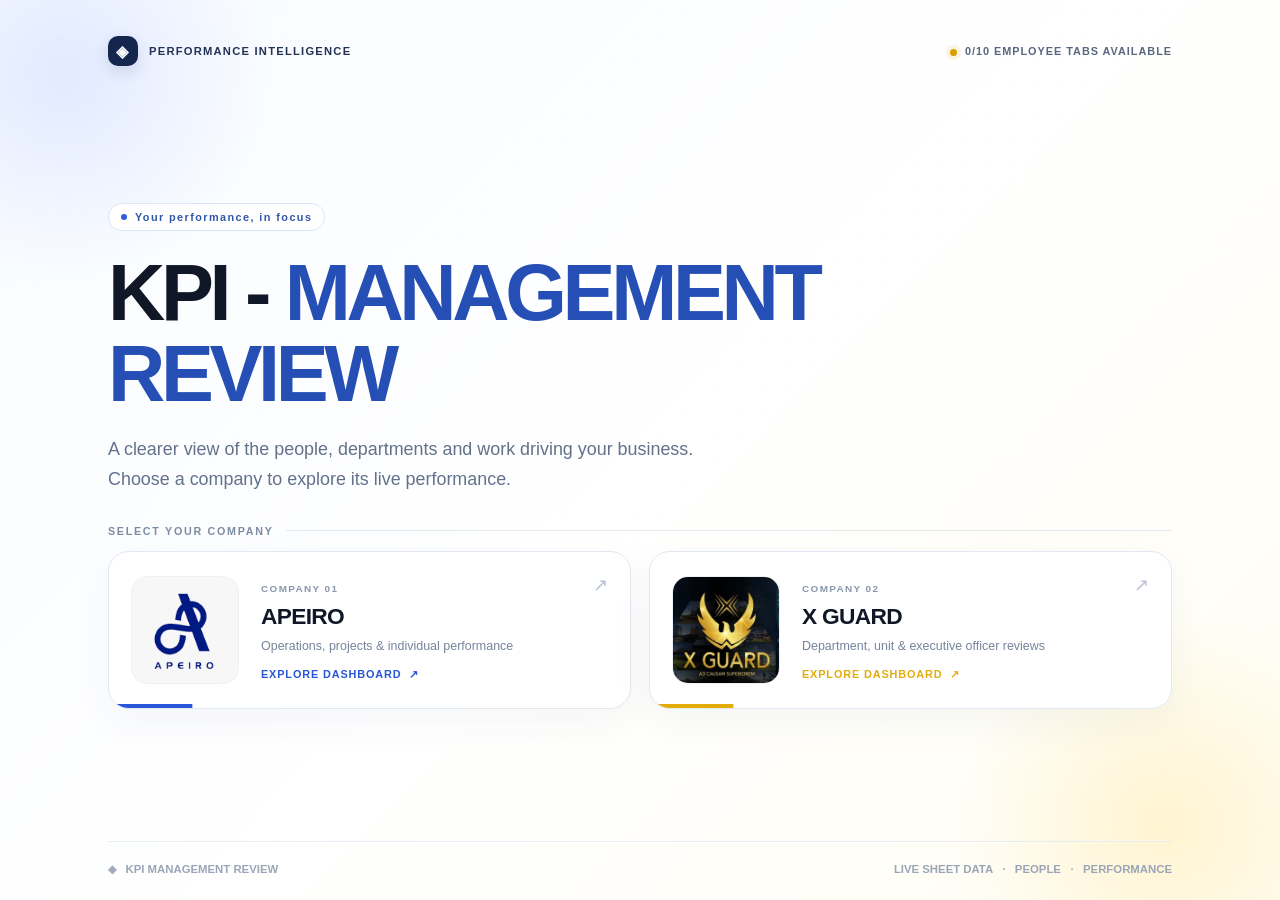
==== kpi-bi/index.html @ 3d6dc122 "Add files via upload" ====
<!DOCTYPE html>
<html lang="en">
<head>
<meta charset="utf-8">
<meta name="viewport" content="width=device-width, initial-scale=1">
<title>KPI - Management Review | Performance Intelligence</title>
<style>
:root{--ink:#111827;--muted:#667085;--soft:#f5f7fb;--line:#e7ebf2;--blue:#2155d6;--amber:#e2ad09;--red:#d74c4c;--green:#168765;--radius:18px;--shadow:0 12px 35px rgba(21,32,57,.045);--accent:#2357d8;--accent-soft:#eaf0ff;--accent-dark:#204ab4;--accent-rgb:35,87,216}
*{box-sizing:border-box}html{scroll-behavior:smooth}body{margin:0;background:#f6f8fc;color:var(--ink);font-family:Inter,-apple-system,BlinkMacSystemFont,"Segoe UI",Arial,sans-serif;-webkit-font-smoothing:antialiased}button,select,input{font:inherit}button{cursor:pointer}button:focus-visible,select:focus-visible,input:focus-visible{outline:3px solid #8bb0ff;outline-offset:3px}.page{display:none}.page.active{display:block}body[data-company=xguard]{--accent:#d6a000;--accent-dark:#8c6a00;--accent-soft:#fff6d5;--accent-rgb:214,160,0}h1,h2,h3,h4,p{margin:0}h1,h2,h3,h4{color:#101828}p{line-height:1.55}.eyebrow{font-size:.66rem;font-weight:800;letter-spacing:.16em;color:#7c8aa2;text-transform:uppercase}.muted{color:var(--muted)}.visually-hidden{position:absolute!important;clip:rect(0,0,0,0)!important;width:1px!important;height:1px!important;overflow:hidden!important;white-space:nowrap!important}
/* Landing */
.landing{position:relative;min-height:100vh;overflow:hidden;background:linear-gradient(135deg,#f8fbff 0%,#fff 51%,#fffdf2 100%);isolation:isolate}.landing:before{content:"";position:absolute;inset:0;background-image:radial-gradient(#bec9dd 0.8px,transparent .8px);background-size:25px 25px;opacity:.26;mask-image:linear-gradient(to bottom,#000,transparent 88%);pointer-events:none}.landing-orb{position:absolute;width:430px;height:430px;border-radius:50%;filter:blur(5px);opacity:.55;pointer-events:none;animation:floatOrb 11s ease-in-out infinite alternate}.orb-blue{top:-140px;left:-150px;background:radial-gradient(circle,#cfdbff 0,transparent 68%)}.orb-gold{bottom:-140px;right:-100px;background:radial-gradient(circle,#ffedb5 0,transparent 68%);animation-delay:-5s}@keyframes floatOrb{to{transform:translate(50px,38px) scale(1.08)}}
.landing-inner{position:relative;max-width:1120px;margin:auto;padding:36px 28px 24px;min-height:100vh;display:flex;flex-direction:column}.landing-top{display:flex;align-items:center;justify-content:space-between;gap:16px}.brand-line{display:flex;align-items:center;gap:11px;font-weight:900;letter-spacing:.11em;font-size:.7rem;color:#233354}.brand-glyph{width:30px;height:30px;border-radius:10px;background:#14264e;color:#fff;display:inline-grid;place-items:center;font-weight:900;font-size:1rem;box-shadow:0 6px 16px #1f3c6b24}.landing-status{font-size:.68rem;font-weight:800;letter-spacing:.09em;color:#58677f;text-transform:uppercase}.status-dot{display:inline-block;width:7px;height:7px;border-radius:50%;background:#27aa75;box-shadow:0 0 0 4px #27aa751c;margin-right:8px;vertical-align:middle;animation:pulse 2.5s infinite}@keyframes pulse{50%{box-shadow:0 0 0 7px #27aa750d}}
.landing-content{width:100%;margin:auto 0;padding:65px 0 60px}.landing-kicker{display:inline-flex;align-items:center;gap:8px;border:1px solid #dce6f9;background:#fff;border-radius:99px;padding:7px 12px;font-size:.68rem;letter-spacing:.13em;font-weight:900;color:#3157a9;margin-bottom:22px}.landing-kicker:before{content:"";width:6px;height:6px;background:#305ae0;border-radius:50%}.landing h1{font-size:clamp(2.5rem,6.2vw,5.4rem);letter-spacing:-.055em;line-height:1.02;max-width:970px;font-weight:850}.landing h1 span{color:#264fb5}.landing-copy{font-size:clamp(.98rem,1.5vw,1.12rem);max-width:620px;color:#63718a;margin:19px 0 30px;line-height:1.7}.choice-heading{display:flex;align-items:center;gap:12px;margin-bottom:14px;font-size:.67rem;font-weight:900;letter-spacing:.16em;color:#7e8ca3;text-transform:uppercase}.choice-heading:after{content:"";height:1px;background:#e4eaf3;flex:1}.choices{display:grid;grid-template-columns:repeat(2,minmax(0,1fr));gap:18px}.choice-card{position:relative;text-align:left;display:flex;align-items:center;gap:22px;min-height:158px;background:#fff;border:1px solid #e1e8f2;border-radius:21px;padding:22px;box-shadow:0 14px 40px #2238600c;transition:transform .25s,box-shadow .25s,border-color .25s;overflow:hidden}.choice-card:before{content:"";position:absolute;inset:auto 0 0;height:4px;transform:scaleX(.16);transform-origin:left;transition:transform .3s;background:var(--choice-color)}.choice-card:hover{transform:translateY(-6px);box-shadow:0 20px 48px #2238601a;border-color:var(--choice-color)}.choice-card:hover:before{transform:scaleX(1)}.choice-card.apeiro{--choice-color:#2756d8}.choice-card.xguard{--choice-color:#e3ac08}.choice-logo{width:108px;height:108px;flex:none;border-radius:16px;display:grid;place-items:center;overflow:hidden;background:#f7f8fb;border:1px solid #edf0f5}.choice-logo img{width:100%;height:100%;object-fit:contain}.choice-logo.dark{background:#091323}.choice-logo.dark img{object-fit:cover}.choice-body{flex:1;min-width:0}.choice-overline{font-size:.62rem;font-weight:900;letter-spacing:.14em;color:#8a97ac;text-transform:uppercase}.choice-body strong{display:block;font-size:1.42rem;letter-spacing:-.03em;margin:7px 0;color:#101828}.choice-body p{font-size:.78rem;color:#76849b;line-height:1.45}.choice-link{display:inline-flex;align-items:center;gap:8px;margin-top:13px;font-size:.68rem;font-weight:900;letter-spacing:.08em;color:var(--choice-color);text-transform:uppercase}.choice-arrow{align-self:flex-start;margin-left:auto;font-size:1.15rem;color:#b7c2d2}.landing-foot{display:flex;align-items:center;justify-content:space-between;gap:18px;flex-wrap:wrap;padding-top:20px;border-top:1px solid #e7edf5;font-size:.71rem;font-weight:700;color:#9aa6b8}.landing-foot span{display:flex;gap:10px;align-items:center}
/* Application shell */
.app-page{background:#f6f8fc;min-height:100vh}.topbar{background:#fff;border-bottom:1px solid #e6ebf3}.topbar-inner{max-width:1600px;margin:auto;padding:13px 28px;display:flex;align-items:center;gap:16px}.home-btn,.icon-btn,.ghost-btn,.primary-btn,.filter-reset,.small-action{border:1px solid #e0e6ef;background:#fff;color:#34445d;font-weight:800;border-radius:10px;transition:background .2s,border-color .2s,transform .2s}.home-btn{width:39px;height:39px;font-size:1rem;flex:none}.home-btn:hover,.icon-btn:hover,.ghost-btn:hover,.small-action:hover{background:#f5f8ff;border-color:#b7c7e1;transform:translateY(-1px)}.company-lockup{display:flex;gap:11px;align-items:center;min-width:0}.company-logo{width:44px;height:44px;object-fit:contain;border:1px solid #edf0f5;border-radius:10px;background:#f8f9fc;flex:none}.company-logo.xguard{object-fit:cover;background:#081222}.lockup-copy strong{font-size:.91rem;display:block;letter-spacing:.02em;white-space:nowrap}.lockup-copy small{color:#6b7b91;font-size:.59rem;letter-spacing:.12em;font-weight:800;text-transform:uppercase}.topbar-spacer{flex:1}.topbar-indicator{font-size:.7rem;color:#6d7b91;font-weight:750;white-space:nowrap}.icon-btn,.ghost-btn{padding:10px 13px;font-size:.72rem;white-space:nowrap}.icon-btn .rotate{display:inline-block;font-size:.95rem;margin-right:4px}.icon-btn:disabled{opacity:.55;cursor:wait}.icon-btn:disabled .rotate{animation:spin 1s linear infinite}@keyframes spin{to{transform:rotate(360deg)}}.app-shell{max-width:1600px;padding:29px 28px 55px;margin:auto}.title-row{display:flex;align-items:end;justify-content:space-between;gap:18px;margin-bottom:20px}.title-row h1{font-size:clamp(1.8rem,3.5vw,2.85rem);font-weight:850;letter-spacing:-.05em;line-height:1.06;margin:7px 0}.title-row h1 span{color:var(--accent-dark)}.title-row p{color:#78869b;font-size:.84rem}.title-meta{text-align:right;font-size:.72rem;color:#6b7b91;font-weight:750;line-height:1.7}.title-meta strong{color:#425269}.source-banner{display:flex;align-items:center;justify-content:space-between;gap:14px;padding:12px 15px;border-radius:12px;background:#edf9f5;border:1px solid #c6eade;margin-bottom:16px;font-size:.76rem;color:#17684d;font-weight:800}.source-banner.warning{background:#fff8e8;border-color:#f7dda0;color:#8a6300}.source-banner .source-copy{display:flex;align-items:center;gap:9px}.source-lamp{width:8px;height:8px;border-radius:50%;background:#1fad7a;box-shadow:0 0 0 4px #1fad7a19;flex:none}.source-banner.warning .source-lamp{background:#db9c00;box-shadow:0 0 0 4px #db9c0019}.source-banner button{color:inherit;background:transparent;border:0;font-size:.7rem;font-weight:900;text-decoration:underline;text-underline-offset:3px;white-space:nowrap}.filter-bar{background:#fff;border:1px solid var(--line);box-shadow:var(--shadow);padding:14px 16px;border-radius:15px;display:flex;align-items:end;gap:13px;flex-wrap:wrap}.filter-field{display:flex;flex-direction:column;gap:6px;flex:1;min-width:155px}.filter-field label,.table-field label{font-size:.61rem;letter-spacing:.12em;font-weight:900;color:#6b7b91;text-transform:uppercase}.filter-field select,.table-field select,.table-field input,.unit-select{height:39px;border:1px solid #e0e7f0;border-radius:9px;background:#fff;color:#344054;padding:0 12px;font-size:.76rem;font-weight:750;min-width:0}.filter-field select{width:100%}.filter-reset{height:39px;padding:0 14px;font-size:.7rem;color:#6c7b90}.filter-reset:hover{background:#f6f8fc}.filter-meta{font-size:.68rem;color:#9aa6b5;font-weight:650;margin:10px 2px 3px}.quality-strip{display:none;background:#fff9e9;color:#835e09;border:1px solid #f5e1ae;border-radius:10px;margin-top:12px;padding:11px 13px;font-size:.72rem;line-height:1.5;font-weight:700}.quality-strip button{background:none;border:0;color:#916800;text-decoration:underline;font-weight:900;font-size:inherit}.tabs{display:flex;gap:3px;overflow-x:auto;margin:22px 0 24px;border-bottom:1px solid #dfe6f0;scrollbar-width:thin}.tab{display:inline-flex;align-items:center;gap:7px;padding:12px 15px;background:transparent;border:0;border-bottom:2px solid transparent;color:#8491a5;font-size:.76rem;font-weight:850;white-space:nowrap;transition:color .2s,border-color .2s}.tab:hover{color:#344054}.tab.active{color:var(--accent-dark);border-bottom-color:var(--accent)}.tab[hidden]{display:none}.tab-icon{font-size:.88rem}.view{display:none}.view.active{display:block;animation:reveal .35s ease both}@keyframes reveal{from{opacity:0;transform:translateY(6px)}to{opacity:1;transform:translateY(0)}}.view-header{display:flex;align-items:end;justify-content:space-between;gap:16px;margin-bottom:17px}.view-header h2{font-size:1.12rem;letter-spacing:-.025em;margin:5px 0 4px}.view-header p{font-size:.74rem;color:#8a97aa}.view-tools{display:flex;gap:7px;flex-wrap:wrap}.small-action{font-size:.7rem;padding:9px 11px}.small-action:disabled{opacity:.45;cursor:not-allowed;transform:none}.section-gap{margin-top:24px}.section-head{display:flex;justify-content:space-between;align-items:end;gap:10px;margin:0 0 13px}.section-head h3{font-size:.92rem;letter-spacing:-.02em}.section-head p{font-size:.7rem;color:#9aa6b5}.section-meta{color:#9aa6b5;font-size:.67rem;font-weight:750;text-align:right}
/* KPI cards and charts */
.stats-grid{display:grid;grid-template-columns:repeat(5,minmax(0,1fr));gap:12px}.stat-card{background:#fff;border:1px solid var(--line);border-radius:var(--radius);padding:17px 17px 16px;min-width:0;box-shadow:var(--shadow);position:relative;overflow:hidden;transition:transform .2s,box-shadow .2s}.stat-card:hover{transform:translateY(-3px);box-shadow:0 16px 35px #1c315a0f}.stat-top{display:flex;justify-content:space-between;gap:7px;align-items:start}.stat-label{font-size:.64rem;font-weight:850;letter-spacing:.10em;text-transform:uppercase;color:#92a0b4;line-height:1.4}.stat-icon{width:27px;height:27px;border-radius:9px;background:var(--accent-soft);color:var(--accent-dark);display:grid;place-items:center;font-size:.88rem;font-weight:900;flex:none}.stat-value{font-size:clamp(1.6rem,2.6vw,2.15rem);letter-spacing:-.055em;font-weight:900;color:#0f172a;line-height:1.1;margin:13px 0 5px}.stat-sub{font-size:.68rem;color:#8b98aa;font-weight:650;line-height:1.45}.mini-pill{display:inline-block;padding:3px 7px;border-radius:99px;font-size:.62rem;font-weight:850;line-height:1.3}.pill-good{background:#e7f8f0;color:#157954}.pill-warn{background:#fff5d9;color:#946800}.pill-bad{background:#ffeded;color:#b92e33}.pill-neutral{background:#f0f3f8;color:#67778d}.analytics-grid{display:grid;grid-template-columns:repeat(12,minmax(0,1fr));gap:13px}.span-4{grid-column:span 4}.span-5{grid-column:span 5}.span-6{grid-column:span 6}.span-7{grid-column:span 7}.span-8{grid-column:span 8}.span-12{grid-column:span 12}.card{background:#fff;border:1px solid var(--line);border-radius:var(--radius);box-shadow:var(--shadow);padding:19px;min-width:0}.card-top{display:flex;align-items:start;justify-content:space-between;gap:12px;margin-bottom:15px}.card-top h3{font-size:.84rem;letter-spacing:-.01em;line-height:1.35}.card-top p{font-size:.68rem;color:#9aa6b5;margin-top:4px;line-height:1.45}.card-badge{background:#f3f6fa;color:#7a899e;border-radius:7px;padding:5px 8px;font-weight:850;font-size:.60rem;text-transform:uppercase;letter-spacing:.06em;white-space:nowrap}.chart-box{min-height:165px}.trend-svg{width:100%;height:220px;overflow:visible;display:block}.trend-axis{font-size:10px;fill:#6b7b91;font-weight:700}.trend-value{font-size:10px;fill:#48576d;font-weight:800}.trend-line{fill:none;stroke-width:2.8;stroke-linecap:round;stroke-linejoin:round;stroke-dasharray:1300;stroke-dashoffset:1300;animation:lineDraw 1.2s ease forwards}@keyframes lineDraw{to{stroke-dashoffset:0}}.chart-legend{display:flex;flex-wrap:wrap;gap:14px;margin-top:12px;font-size:.67rem;color:#8794a6;font-weight:750}.legend-dot{display:inline-block;width:8px;height:8px;border-radius:50%;vertical-align:middle;margin-right:6px}.chart-note,.fine-note{font-size:.68rem;color:#99a6b6;line-height:1.55;margin-top:11px;font-weight:650}.bars{display:flex;flex-direction:column;gap:12px}.bar-row{display:grid;grid-template-columns:minmax(80px,145px) minmax(30px,1fr) minmax(38px,58px);gap:11px;align-items:center}.bar-label{overflow:hidden;text-overflow:ellipsis;white-space:nowrap;color:#526176;font-size:.72rem;font-weight:800}.bar-track{height:8px;background:#edf1f6;border-radius:99px;overflow:hidden}.bar-fill{height:100%;background:var(--accent);border-radius:99px;transform-origin:left;animation:barGrow .75s cubic-bezier(.2,.7,.3,1) both}@keyframes barGrow{from{transform:scaleX(0)}to{transform:scaleX(1)}}.bar-value{font-size:.71rem;color:#26364d;font-weight:850;text-align:right;white-space:nowrap}.empty-chart{min-height:120px;display:grid;place-items:center;color:#6b7b91;font-size:.75rem;text-align:center;font-weight:700}.donut-wrap{display:flex;align-items:center;justify-content:center;gap:26px;flex-wrap:wrap;min-height:195px}.donut{width:150px;height:150px;border-radius:50%;display:grid;place-items:center;position:relative;flex:none;transition:background .5s}.donut:after{content:"";position:absolute;inset:18px;background:#fff;border-radius:50%}.donut-center{position:relative;z-index:1;text-align:center}.donut-center strong{display:block;font-size:1.6rem;letter-spacing:-.05em}.donut-center span{font-size:.62rem;color:#6b7b91;font-weight:800}.donut-legend{min-width:125px;display:flex;flex-direction:column;gap:11px}.legend-row{display:flex;justify-content:space-between;gap:12px;font-size:.69rem;color:#7e8ca0;font-weight:750}.legend-row strong{color:#23334a}.stack-list{display:flex;flex-direction:column;gap:12px}.stack-row .stack-head{display:flex;justify-content:space-between;gap:8px;font-size:.7rem;font-weight:800;color:#5b6b82;margin-bottom:5px}.stack-row .stack-head small{font-size:.62rem;color:#6b7b91;font-weight:750;white-space:nowrap}.stack-track{display:flex;width:100%;height:9px;background:#eef2f7;border-radius:99px;overflow:hidden}.stack-track span{height:100%;transition:width .6s ease}.seg-met{background:#28a77e}.seg-miss{background:#ee7c6f}.seg-unknown{background:#dce3ed}.insight-list{display:flex;flex-direction:column}.insight-item{border-top:1px solid #f0f3f7;display:flex;align-items:start;gap:10px;padding:11px 0}.insight-item:first-child{border-top:0;padding-top:1px}.insight-mark{width:26px;height:26px;border-radius:9px;display:grid;place-items:center;background:#fff1ef;color:#c64949;font-size:.8rem;flex:none;font-weight:900}.insight-main{min-width:0;flex:1}.insight-main strong{display:block;color:#35445b;font-size:.71rem;line-height:1.4}.insight-main span{display:block;color:#a0abbb;font-size:.65rem;margin-top:3px;line-height:1.4}.insight-val{font-size:.67rem;font-weight:900;color:#bf4d4d;white-space:nowrap}.insight-button{background:none;border:0;padding:0;text-align:left;cursor:pointer}.insight-button:hover strong{text-decoration:underline}.forecast-grid{display:grid;grid-template-columns:repeat(4,1fr);gap:12px}.forecast-cell{background:#f8fafd;border:1px solid #edf1f6;padding:14px;border-radius:12px}.forecast-cell span{display:block;font-size:.6rem;font-weight:850;letter-spacing:.09em;color:#6b7b91;text-transform:uppercase}.forecast-cell strong{display:block;font-size:1.15rem;letter-spacing:-.04em;margin-top:7px}.forecast-cell small{display:block;color:#a0aabb;font-size:.63rem;font-weight:700;margin-top:4px}
/* People, departments and units */
.people-grid,.review-grid{display:grid;grid-template-columns:repeat(auto-fit,minmax(210px,1fr));gap:12px}.person-card,.review-card{background:#fff;border:1px solid var(--line);border-radius:16px;padding:15px;text-align:left;transition:transform .2s,border-color .2s,box-shadow .2s;min-width:0}.person-card{cursor:pointer}.person-card:hover,.review-card:hover{transform:translateY(-3px);box-shadow:var(--shadow);border-color:rgba(var(--accent-rgb),.45)}.person-card.selected,.review-card.selected{border-color:var(--accent);box-shadow:0 0 0 2px rgba(var(--accent-rgb),.12)}.person-head{display:flex;gap:10px;align-items:center}.avatar{width:36px;height:36px;display:grid;place-items:center;border-radius:12px;background:var(--accent-soft);color:var(--accent-dark);font-size:.7rem;font-weight:950;flex:none}.person-name{font-size:.77rem;font-weight:900;color:#26364d;line-height:1.25}.person-role{font-size:.62rem;color:#6b7b91;line-height:1.35;margin-top:3px;font-weight:700}.person-metrics{display:flex;gap:14px;margin-top:15px}.person-metrics strong{display:block;color:#18263c;font-size:.95rem;letter-spacing:-.02em}.person-metrics small{font-size:.58rem;font-weight:800;color:#6b7b91;text-transform:uppercase;letter-spacing:.05em}.person-note{border-top:1px solid #f0f3f7;margin-top:12px;padding-top:9px;color:#6b7b91;font-size:.64rem;font-weight:650;line-height:1.4}.review-card{display:flex;flex-direction:column;gap:8px}.review-card.clickable{cursor:pointer}.review-card .review-kicker{color:var(--accent-dark);font-size:.6rem;letter-spacing:.11em;font-weight:900;text-transform:uppercase}.review-card h4{font-size:.86rem;letter-spacing:-.01em}.review-card .review-line{font-size:.68rem;color:#8997a9;line-height:1.5}.review-card .review-value{font-size:1.3rem;font-weight:900;letter-spacing:-.04em;color:#23334a}.review-card .review-foot{font-size:.63rem;font-weight:750;color:#6b7b91}.review-card .review-arrow{margin-left:auto;color:var(--accent-dark);font-size:.85rem}.callout{border-radius:12px;padding:13px 15px;background:#f3f7ff;border:1px solid #e3ebfc;color:#667b9d;font-size:.71rem;font-weight:700;line-height:1.55}.callout.gold{background:#fffaf0;border-color:#f8e8bd;color:#8b7336}.unit-toolbar{display:flex;align-items:center;gap:9px;flex-wrap:wrap}.unit-select{min-width:190px}.matrix-wrap,.table-wrap{overflow-x:auto;border:1px solid #edf1f6;border-radius:12px}table{width:100%;border-collapse:collapse;font-size:.7rem}th{text-align:left;padding:12px 11px;color:#6b7b91;background:#f8fafc;font-size:.59rem;font-weight:900;text-transform:uppercase;letter-spacing:.08em;white-space:nowrap;border-bottom:1px solid #eaf0f6}td{padding:11px;color:#526176;border-bottom:1px solid #f0f3f7;vertical-align:top;line-height:1.45;overflow-wrap:anywhere}tr:last-child td{border-bottom:0}tbody tr:hover td{background:#fbfcfe}td strong{color:#344054}td.kpi-text{min-width:230px;max-width:450px}td.target-cell{min-width:100px}td.notes-cell{min-width:90px;max-width:240px}.table-meta{font-size:.62rem;color:#6b7b91;margin-top:5px;line-height:1.45}.table-review{font-size:.62rem;color:#a87200;font-weight:800;margin-top:4px}.status-badge{display:inline-flex;border-radius:6px;padding:4px 7px;font-size:.62rem;font-weight:900;white-space:nowrap}.status-met{background:#e7f8ef;color:#177755}.status-miss{background:#fff0ee;color:#ba4642}.status-unknown{background:#f0f3f8;color:#8996a8}.status-review{background:#fff5dc;color:#a06c00}details summary{color:var(--accent-dark);cursor:pointer;font-weight:850;white-space:nowrap}details .note-content{white-space:pre-wrap;margin-top:7px;font-size:.66rem;color:#78879a}.table-controls{display:flex;align-items:end;gap:10px;flex-wrap:wrap;margin-bottom:14px}.table-field{display:flex;flex-direction:column;gap:6px;min-width:150px}.table-field.search{flex:1;min-width:230px}.table-field input{width:100%}.table-field select{min-width:150px}.table-count{margin-left:auto;color:#6b7b91;font-size:.65rem;font-weight:800;padding-bottom:11px}.matrix-table{text-align:center}.matrix-table th,.matrix-table td{text-align:center;min-width:95px}.matrix-table th:first-child,.matrix-table td:first-child{text-align:left;min-width:160px}.heat{display:inline-block;min-width:55px;padding:5px 7px;border-radius:7px;background:var(--accent-soft);color:var(--accent-dark);font-weight:900}.heat.empty{background:#f6f8fb;color:#c3cbd6}.compare-logo{width:42px;height:42px;object-fit:contain;border-radius:10px;background:#f7f8fb;border:1px solid #edf0f5}.compare-logo.xguard{object-fit:cover;background:#0b1420}.compare-card-head{display:flex;align-items:center;gap:11px}.compare-card-head strong{font-size:.84rem}.compare-card-head small{display:block;color:#6b7b91;font-size:.63rem;margin-top:3px}.compare-values{display:flex;flex-wrap:wrap;gap:22px;margin-top:18px}.compare-values strong{display:block;font-size:1.45rem;font-weight:900;letter-spacing:-.045em}.compare-values small{font-size:.6rem;color:#6b7b91;letter-spacing:.06em;font-weight:800;text-transform:uppercase}.source-grid{display:grid;grid-template-columns:repeat(auto-fit,minmax(220px,1fr));gap:9px}.source-item{display:flex;justify-content:space-between;align-items:center;gap:8px;padding:12px;background:#fafbfd;border:1px solid #edf1f5;border-radius:10px;font-size:.69rem;font-weight:800;color:#526176}.source-item small{display:block;color:#6b7b91;font-size:.61rem;font-weight:650;margin-top:3px}.footer{color:#6b7b91;font-weight:650;font-size:.66rem;line-height:1.6;padding-top:25px;margin-top:26px;border-top:1px solid #e6ebf3}.footer strong{color:#8d9aac}
@media(max-width:1050px){.stats-grid{grid-template-columns:repeat(3,minmax(0,1fr))}.span-4{grid-column:span 6}.span-5,.span-7{grid-column:span 6}.span-8{grid-column:span 12}.topbar-indicator{display:none}}
@media(max-width:680px){.landing-inner{padding:23px 18px}.landing-content{padding:48px 0}.landing-status{display:none}.landing h1{font-size:clamp(2.3rem,11vw,3.8rem)}.choices{grid-template-columns:1fr;gap:11px}.choice-card{min-height:120px;padding:15px;gap:15px}.choice-logo{width:78px;height:78px;border-radius:12px}.choice-body strong{font-size:1.1rem}.choice-body p{font-size:.7rem}.landing-foot{font-size:.62rem}.topbar-inner{padding:10px 14px;gap:9px}.topbar .ghost-btn{display:none}.app-shell{padding:24px 14px 40px}.title-meta{display:none}.source-banner{align-items:start}.source-banner button{white-space:normal;text-align:right}.filter-bar{padding:12px;gap:9px}.filter-field{min-width:calc(50% - 10px)}.filter-field:first-child{min-width:100%}.filter-reset{flex:1}.tabs{margin-top:18px}.tab{padding:11px 12px}.stats-grid{grid-template-columns:repeat(2,minmax(0,1fr));gap:9px}.stat-card{padding:14px}.stat-card:last-child{grid-column:span 2}.analytics-grid{gap:10px}.span-4,.span-5,.span-6,.span-7,.span-8{grid-column:span 12}.card{padding:15px}.view-header{align-items:start;flex-direction:column}.forecast-grid{grid-template-columns:repeat(2,1fr)}.bar-row{grid-template-columns:minmax(75px,115px) minmax(20px,1fr) 48px;gap:7px}.trend-svg{height:190px}.source-banner{font-size:.69rem}.people-grid,.review-grid{grid-template-columns:repeat(auto-fit,minmax(155px,1fr))}.table-count{margin-left:0}.title-row h1{font-size:1.8rem}}
@media(prefers-reduced-motion:reduce){*,*:before,*:after{animation-duration:.001ms!important;animation-iteration-count:1!important;transition-duration:.001ms!important;scroll-behavior:auto!important}}
@media print{body,.app-page{background:#fff!important}.topbar,.filter-bar,.filter-meta,.tabs,.source-banner,.quality-strip,.view-tools,.small-action,.footer,.landing{display:none!important}.app-shell{max-width:none;padding:0}.card,.stat-card{box-shadow:none;break-inside:avoid}.view:not(.active){display:none!important}.view.active{display:block!important}.stats-grid{grid-template-columns:repeat(5,1fr)}.analytics-grid{display:block}.analytics-grid>.card{margin:10px 0}.trend-svg{height:160px}.table-wrap,.matrix-wrap{overflow:visible}table{font-size:8px}}
.filter-field[hidden]{display:none!important}

.status-dot.warn{background:#d99d00;box-shadow:0 0 0 4px #d99d001c}.scroll-hint{display:none}@media(max-width:680px){.scroll-hint{display:block;margin:-15px 0 17px;text-align:right;color:#6b7b91;font-size:.6rem;font-weight:800}}
/* Reporting center */
.report-launch{display:inline-flex;align-items:center;gap:6px;border:1px solid rgba(var(--accent-rgb),.22);background:var(--accent-soft);color:var(--accent-dark);padding:10px 12px;font-size:.72rem;font-weight:900;white-space:nowrap;border-radius:10px;transition:transform .2s,filter .2s}.report-launch:hover{filter:brightness(.97);transform:translateY(-1px)}.report-overview-link{color:var(--accent-dark);background:var(--accent-soft);border-color:rgba(var(--accent-rgb),.2)}
.report-studio{background:linear-gradient(120deg,#12213f 0%,#233968 100%);border-radius:20px;padding:26px;color:#fff;box-shadow:0 16px 38px rgba(20,35,69,.12);overflow:hidden;position:relative}.report-studio:before{content:"";position:absolute;right:-80px;top:-220px;width:440px;height:440px;border:1px solid #ffffff18;border-radius:50%;box-shadow:0 0 0 54px #ffffff05,0 0 0 108px #ffffff04;pointer-events:none}.report-studio-top{position:relative;display:flex;align-items:center;justify-content:space-between;gap:28px}.report-studio-copy{max-width:610px}.report-live-tag{display:inline-flex;align-items:center;gap:7px;color:#b8ceff;font-size:.61rem;letter-spacing:.14em;font-weight:900}.report-live-tag i{height:7px;width:7px;border-radius:50%;background:#7ce5ae;box-shadow:0 0 0 4px #71e9ad18}.report-studio h3{color:white;font-size:clamp(1.4rem,2.7vw,2.05rem);line-height:1.12;letter-spacing:-.04em;margin:13px 0 9px}.report-studio h3 span{color:#b6caff}.report-studio-copy p{font-size:.76rem;color:#c7d2e8;max-width:540px;line-height:1.6}.report-downloads{width:240px;flex:none;display:flex;flex-direction:column;gap:8px}.report-primary,.report-secondary{border-radius:10px;padding:11px 12px;font-size:.73rem;font-weight:900;transition:transform .2s,filter .2s}.report-primary{background:#fff;color:#1b2c50;border:1px solid #fff;text-align:left}.report-primary span{font-size:1rem;margin-right:5px}.report-primary small{display:block;margin:3px 0 0 20px;font-size:.59rem;color:#7585a0;letter-spacing:.02em}.report-secondary{background:#ffffff0e;color:#fff;border:1px solid #ffffff55}.report-primary:hover,.report-secondary:hover{transform:translateY(-2px);filter:brightness(.97)}.report-primary:disabled,.report-secondary:disabled{opacity:.5;cursor:wait;transform:none}.report-download-note{color:#b0bfd8;font-size:.61rem;line-height:1.4}.report-controls{position:relative;display:grid;grid-template-columns:1fr 1fr 1.4fr;align-items:end;gap:12px;margin-top:25px;border-top:1px solid #ffffff22;padding-top:18px}.report-controls label{display:flex;flex-direction:column;gap:7px}.report-controls label>span,.report-scope-current>span{font-size:.58rem;letter-spacing:.13em;font-weight:900;color:#aebfe0;text-transform:uppercase}.report-controls select{width:100%;height:40px;padding:0 10px;background:#fff;border:1px solid #fff;border-radius:9px;color:#263752;font-size:.72rem;font-weight:800}.report-scope-current{min-width:0;padding:1px 0 0 7px}.report-scope-current strong{display:block;color:#fff;font-size:.72rem;line-height:1.4;margin-top:6px;overflow-wrap:anywhere}.report-scope-current small{display:block;color:#b3c1da;font-size:.61rem;line-height:1.4;margin-top:3px}.report-status{margin-top:13px;border:1px solid #d5e5dc;background:#f1fbf6;border-radius:11px;color:#28684d;padding:11px 13px;font-size:.7rem;font-weight:700;line-height:1.55}.report-status.warning{background:#fff9e9;border-color:#f1dea4;color:#896400}.report-metrics{display:grid;grid-template-columns:repeat(4,minmax(0,1fr));gap:10px;margin-top:13px}.report-metric{border:1px solid var(--line);border-radius:13px;background:#fff;padding:14px 15px}.report-metric small{display:block;color:#76859a;font-size:.59rem;font-weight:900;letter-spacing:.1em;text-transform:uppercase}.report-metric strong{display:block;color:#202f48;font-size:1.35rem;letter-spacing:-.04em;margin:4px 0}.report-metric span{display:block;color:#8290a2;font-size:.62rem;line-height:1.4}.report-section-head{display:flex;justify-content:space-between;align-items:end;gap:14px;margin:28px 0 13px}.report-section-head h3{font-size:1rem;letter-spacing:-.02em;margin:5px 0}.report-section-head p{font-size:.71rem;color:#718097}.report-count{font-size:.64rem;font-weight:900;color:#61728b;background:#eaf0f8;border-radius:8px;padding:6px 9px;white-space:nowrap}.report-grid{display:grid;grid-template-columns:repeat(4,minmax(0,1fr));gap:10px}.report-card{display:flex;flex-direction:column;gap:8px;position:relative;min-width:0;text-align:left;padding:16px;border-radius:14px;background:#fff;border:1px solid var(--line);transition:transform .2s,border-color .2s,box-shadow .2s;color:inherit}.report-card:hover{transform:translateY(-3px);border-color:rgba(var(--accent-rgb),.5);box-shadow:var(--shadow)}.report-card.selected{border-color:var(--accent);box-shadow:0 0 0 2px rgba(var(--accent-rgb),.12)}.report-card-top{display:flex;align-items:center;justify-content:space-between;gap:10px}.report-card-icon{display:grid;place-items:center;width:31px;height:31px;border-radius:9px;background:var(--accent-soft);color:var(--accent-dark);font-size:.85rem;font-weight:900}.report-card-count{font-size:.6rem;color:#6c7c91;font-weight:850}.report-card strong{font-size:.77rem;color:#26364e;line-height:1.25}.report-card p{font-size:.64rem;color:#728198;line-height:1.45;flex:1}.report-card-link{font-size:.62rem;font-weight:900;color:var(--accent-dark);margin-top:3px}.report-preview{scroll-margin-top:15px}.report-preview-top{align-items:start}.report-preview-top .eyebrow{margin-bottom:7px}.report-preview-top .view-tools{justify-content:flex-end}.report-preview-meta{font-size:.67rem;color:#64748c;line-height:1.5;margin:3px 0 12px}.report-table-wrap{max-height:600px;overflow:auto}.report-table-wrap th{position:sticky;top:0;z-index:1}.report-table-wrap td{min-width:100px;max-width:300px;white-space:pre-wrap;overflow-wrap:anywhere}.report-table-wrap td:first-child{min-width:120px}.report-print-sheet{display:none}
@media(max-width:1050px){.report-grid{grid-template-columns:repeat(3,minmax(0,1fr))}.report-controls{grid-template-columns:1fr 1fr}.report-scope-current{grid-column:1/-1;padding:0}}
@media(max-width:680px){.report-launch{font-size:.66rem;padding:9px}.report-studio{padding:18px}.report-studio-top{align-items:stretch;flex-direction:column;gap:17px}.report-studio h3{font-size:1.5rem}.report-downloads{width:100%}.report-controls{grid-template-columns:1fr;margin-top:18px}.report-scope-current{grid-column:auto}.report-metrics{grid-template-columns:repeat(2,minmax(0,1fr))}.report-grid{grid-template-columns:repeat(2,minmax(0,1fr));gap:8px}.report-card{padding:13px}.report-section-head{align-items:start}.report-preview-top{flex-direction:column;gap:11px}.report-preview-top .view-tools{justify-content:flex-start}.report-table-wrap{max-height:480px}}
@media(max-width:380px){.report-launch span{display:none}.report-launch{font-size:.86rem;min-width:37px;justify-content:center}.report-grid{grid-template-columns:1fr 1fr}}
@media print{body.report-printing .page{display:none!important}body.report-printing .report-print-sheet{display:block!important;font-family:Arial,sans-serif;color:#17233c}body.report-printing .report-print-sheet h1{font-size:19pt;margin:0 0 5pt}body.report-printing .report-print-sheet h2{font-size:14pt;margin:0 0 10pt}body.report-printing .report-print-meta{font-size:8pt;line-height:1.5;padding:8pt;background:#f2f4f8;margin-bottom:12pt}body.report-printing .report-print-caveat{font-size:8pt;line-height:1.4;margin:8pt 0}body.report-printing .report-print-record{break-inside:avoid;border:1px solid #d5dce6;padding:7pt;margin-bottom:7pt}body.report-printing .report-print-record h3{font-size:9pt;margin:0 0 5pt}body.report-printing .report-print-fields{display:grid;grid-template-columns:repeat(3,minmax(0,1fr));gap:5pt 10pt}body.report-printing .report-print-field{font-size:8pt;line-height:1.35;overflow-wrap:anywhere;white-space:pre-wrap}body.report-printing .report-print-field b{display:block;font-size:7pt;color:#506078;text-transform:uppercase;margin-bottom:2pt}}
@media(max-width:380px){.company-lockup{gap:7px}.lockup-copy small{display:none}.lockup-copy strong{font-size:.75rem;max-width:67px;overflow:hidden;text-overflow:ellipsis}}
@media(max-width:380px){.home-btn{width:36px;height:36px}.company-logo{width:38px;height:38px}.topbar .icon-btn{padding:9px 10px}}

</style>
</head>
<body>
<div class="page landing active" id="landing">
  <div class="landing-orb orb-blue"></div><div class="landing-orb orb-gold"></div>
  <div class="landing-inner">
    <div class="landing-top">
      <div class="brand-line"><span class="brand-glyph">◈</span> PERFORMANCE INTELLIGENCE</div>
      <div class="landing-status" id="landing-status"><span class="status-dot"></span>Connecting to Google Sheet</div>
    </div>
    <main class="landing-content">
      <div class="landing-kicker">Your performance, in focus</div>
      <h1>KPI - <span>MANAGEMENT REVIEW</span></h1>
      <p class="landing-copy">A clearer view of the people, departments and work driving your business. Choose a company to explore its live performance.</p>
      <div class="choice-heading">Select your company</div>
      <div class="choices">
        <button class="choice-card apeiro" aria-label="APEIRO" onclick="openCompany('apeiro')">
          <span class="choice-logo"><img data-logo="apeiro" alt="APEIRO logo"></span>
          <span class="choice-body"><span class="choice-overline">Company 01</span><strong>APEIRO</strong><p>Operations, projects &amp; individual performance</p><span class="choice-link">Explore dashboard <span aria-hidden="true">↗</span></span></span><span class="choice-arrow" aria-hidden="true">↗</span>
        </button>
        <button class="choice-card xguard" aria-label="X GUARD" onclick="openCompany('xguard')">
          <span class="choice-logo dark"><img data-logo="xguard" alt="X GUARD logo"></span>
          <span class="choice-body"><span class="choice-overline">Company 02</span><strong>X GUARD</strong><p>Department, unit &amp; executive officer reviews</p><span class="choice-link">Explore dashboard <span aria-hidden="true">↗</span></span></span><span class="choice-arrow" aria-hidden="true">↗</span>
        </button>
      </div>
    </main>
    <div class="landing-foot"><span>◈ &nbsp; KPI MANAGEMENT REVIEW</span><span>LIVE SHEET DATA &nbsp; · &nbsp; PEOPLE &nbsp; · &nbsp; PERFORMANCE</span></div>
  </div>
</div>

<div class="page app-page" id="company-page">
  <header class="topbar"><div class="topbar-inner">
    <button class="home-btn" onclick="goHome()" aria-label="Back to company selection">←</button>
    <div class="company-lockup"><img id="company-logo" class="company-logo" alt="Company logo"><div class="lockup-copy"><small>Management review</small><strong id="top-company">X GUARD</strong></div></div>
    <div class="topbar-spacer"></div><div class="topbar-indicator" id="topbar-status">Checking sheet…</div>
    <button class="ghost-btn" id="switch-company" onclick="switchCompany()">Switch company ↗</button>
    <button class="report-launch" onclick="showTab('reports')" aria-label="Open report center">▤ <span>Reports</span></button>
    <button class="icon-btn" id="refresh-btn" onclick="refreshSheet()"><span class="rotate">↻</span> Refresh</button>
  </div></header>
  <main class="app-shell">
    <div class="title-row"><div><div class="eyebrow">Company performance / management intelligence</div><h1><span id="heading-company">X GUARD</span> performance<span>.</span></h1><p id="company-subtitle">A live view of your teams, targets and trends.</p></div><div class="title-meta"><strong>MANAGEMENT REVIEW</strong><br><span id="title-period">Reporting period</span></div></div>
    <div class="source-banner" id="source-banner" role="status" aria-live="polite"><div class="source-copy"><span class="source-lamp"></span><span id="source-text">Connecting to Google Sheet…</span></div><button onclick="showTab('quality')">Data health ↗</button></div>
    <div class="filter-bar">
      <div class="filter-field"><label for="period-select">Reporting period</label><select id="period-select" onchange="changePeriod(this.value)"><option>Loading…</option></select></div>
      <div class="filter-field" id="dept-filter-field"><label for="dept-select">Department / ownership</label><select id="dept-select" onchange="changeDepartment(this.value)"></select></div>
      <div class="filter-field"><label for="person-select">Employee</label><select id="person-select" onchange="changePerson(this.value)"></select></div>
      <button class="filter-reset" onclick="resetFilters()">Clear filters</button>
    </div>
    <div class="filter-meta" id="scope-label">Showing all available records for the selected period.</div>
    <div class="quality-strip" id="quality-strip"></div>
    <nav class="tabs" aria-label="Dashboard sections">
      <button class="tab active" data-tab="overview" onclick="showTab('overview')"><span class="tab-icon">◫</span> Overview</button>
      <button class="tab" data-tab="people" onclick="showTab('people')"><span class="tab-icon">◉</span> People</button>
      <button class="tab" data-tab="departments" id="department-tab" onclick="showTab('departments')"><span class="tab-icon">▦</span> Departments</button>
      <button class="tab" data-tab="units" onclick="showTab('units')"><span class="tab-icon">⬡</span> Units &amp; workstreams</button>
      <button class="tab" data-tab="subsidiaries" onclick="showTab('subsidiaries')"><span class="tab-icon">◈</span> Subsidiaries</button>
      <button class="tab" data-tab="reports" onclick="showTab('reports')"><span class="tab-icon">▤</span> Reports</button>
      <button class="tab" data-tab="quality" onclick="showTab('quality')"><span class="tab-icon">◇</span> Data health</button>
    </nav>
    <div class="scroll-hint" aria-hidden="true">Swipe to explore more views →</div>

    <section class="view active" id="view-overview">
      <div class="view-header"><div><div class="eyebrow">01 / Executive overview</div><h2>Performance at a glance</h2><p>Live reporting for the current selection.</p></div><div class="view-tools"><button class="small-action" onclick="showTab('people')">Explore KPI records ↗</button><button class="small-action report-overview-link" onclick="showTab('reports')">▤ All reports &amp; downloads</button><button class="small-action" onclick="window.print()">Print / save PDF</button></div></div>
      <div class="stats-grid" id="executive-cards"></div>
      <div class="analytics-grid section-gap">
        <article class="card span-8"><div class="card-top"><div><h3>Performance over time</h3><p>Unweighted average of available reported percentages and calculated ratios.</p></div><span class="card-badge">Monthly trend</span></div><div class="chart-box" id="overview-trend"></div><p class="chart-note">The people and KPIs represented can change between months. Missing values are not plotted as zero.</p></article>
        <article class="card span-4"><div class="card-top"><div><h3>KPI assessment</h3><p>Met vs not met, among assessable records.</p></div><span class="card-badge">Status</span></div><div id="overview-donut"></div></article>
        <article class="card span-6"><div class="card-top"><div><h3>Recorded % by employee</h3><p>Available numeric results only; status-only records do not create a percentage.</p></div><span class="card-badge">People</span></div><div class="chart-box" id="overview-person-bars"></div></article>
        <article class="card span-6"><div class="card-top"><div><h3>Assessment coverage</h3><p>How many KPI records can be assessed for each person.</p></div><span class="card-badge">Coverage</span></div><div class="chart-box" id="overview-coverage"></div></article>
      </div>
      <div class="analytics-grid section-gap">
        <article class="card span-6"><div class="card-top"><div><h3>Attention required</h3><p>Not-met records reported or calculated from comparable values.</p></div><span class="card-badge">Action list</span></div><div id="overview-attention"></div></article>
        <article class="card span-6"><div class="card-top"><div><h3>Period movement</h3><p>Changes for the same employee and KPI only.</p></div><span class="card-badge">Matched KPIs</span></div><div id="overview-movement"></div></article>
        <article class="card span-12"><div class="card-top"><div><h3>Indicative next-period projection</h3><p>A simple extrapolation based only on matched KPI pairs.</p></div><span class="card-badge">Illustrative</span></div><div class="forecast-grid" id="overview-forecast"></div><p class="fine-note">This is not a prediction or confidence estimate. At least three comparable KPIs across consecutive months are required.</p></article>
      </div>
      <p class="fine-note">Recorded % combines available source percentages and comparable actual/target ratios. The underlying KPIs have different meanings, so company and group averages are indicative rather than like-for-like rankings.</p>
    </section>

    <section class="view" id="view-people">
      <div class="view-header"><div><div class="eyebrow">02 / Individual review</div><h2>People &amp; KPI detail</h2><p>Choose an employee to review their measures and history.</p></div><div class="view-tools"><button class="small-action" id="csv-button" onclick="exportCsv()">↓ Export shown records (CSV)</button><button class="small-action" onclick="window.print()">Print / save PDF</button></div></div>
      <div class="people-grid" id="people-cards"></div>
      <div class="analytics-grid section-gap">
        <article class="card span-7"><div class="card-top"><div><h3>Performance history</h3><p id="people-trend-subtitle">Use the employee filter to review one person.</p></div><span class="card-badge">Recorded %</span></div><div id="people-trend"></div></article>
        <article class="card span-5"><div class="card-top"><div><h3>Result mix</h3><p>Reported % values across this selection.</p></div><span class="card-badge">Distribution</span></div><div id="people-distribution"></div><p class="chart-note">Distribution is based on numeric values only, not on status-only records.</p></article>
      </div>
      <div class="card section-gap"><div class="card-top"><div><h3>Individual KPI records</h3><p>Target, result, source status and notes for the selected month.</p></div><span class="card-badge">Detailed review</span></div>
        <div class="table-controls"><div class="table-field search"><label for="kpi-search">Search records</label><input id="kpi-search" type="search" placeholder="Search KPI, person or notes" oninput="changeSearch(this.value)"></div><div class="table-field"><label for="status-select">KPI status</label><select id="status-select" onchange="changeTableStatus(this.value)"><option value="all">All statuses</option><option value="met">Met</option><option value="not-met">Not met</option><option value="unknown">Not assessed</option><option value="review">Needs review</option></select></div><div class="table-count" id="table-count"></div></div>
        <div class="table-wrap"><table><thead><tr><th>Employee / unit</th><th>KPI area</th><th>Target</th><th>Actual / result</th><th>Recorded %</th><th>Vs previous</th><th>Status</th><th>Notes</th></tr></thead><tbody id="kpi-table-body"></tbody></table></div>
        <p class="fine-note">“Calculated” status assumes higher numeric actual is better. A dash means there is not enough information. Duplicate month sections and conflicting results are marked for review.</p>
      </div>
    </section>

    <section class="view" id="view-departments">
      <div class="view-header"><div><div class="eyebrow">03 / Departmental review</div><h2>Departments</h2><p>Department performance, ownership, coverage and history.</p></div><div class="view-tools"><button class="small-action" onclick="window.print()">Print / save PDF</button></div></div>
      <div class="callout gold">The department KPI view uses single ownership to avoid double counting: Uthpala’s recruitment KPIs are assigned to HR &amp; Recruitment; Nimmi’s cross-department leadership KPIs are shown separately. Department rosters may overlap. A dash means no usable numeric percentage, not zero; status-only results still appear in the status chart.</div>
      <div class="review-grid section-gap" id="department-cards"></div>
      <div class="analytics-grid section-gap">
        <article class="card span-6"><div class="card-top"><div><h3>Department recorded %</h3><p>Average of available numeric KPI results.</p></div><span class="card-badge">Comparison</span></div><div id="department-bars"></div></article>
        <article class="card span-6"><div class="card-top"><div><h3>Department status mix</h3><p>Met, not met and unassessed KPI records.</p></div><span class="card-badge">Status</span></div><div id="department-status"></div></article>
        <article class="card span-12"><div class="card-top"><div><h3>Department performance by month</h3><p>Average recorded % by KPI ownership; “—” indicates no usable numeric results.</p></div><span class="card-badge">Heatmap</span></div><div class="matrix-wrap" id="department-heatmap"></div><p class="chart-note">Month labels may lack a year. The team and KPI mix can differ by month.</p></article>
      </div>
      <div class="card section-gap"><div class="card-top"><div><h3>Department review table</h3><p>Roster membership is separate from KPI ownership.</p></div><span class="card-badge">Summary</span></div><div class="table-wrap"><table><thead><tr><th>Department</th><th>Department head</th><th>Team members</th><th>KPI records</th><th>Recorded %</th><th>Met / assessed</th><th>Unassessed</th></tr></thead><tbody id="department-table"></tbody></table></div></div>
    </section>

    <section class="view" id="view-units">
      <div class="view-header"><div><div class="eyebrow">04 / Unit performance</div><h2>Units &amp; workstreams</h2><p>Explore role-based groups, trends and the themes in their KPIs.</p></div><div class="unit-toolbar"><label for="unit-select" class="eyebrow">Review group</label><select class="unit-select" id="unit-select" onchange="changeUnit(this.value)"></select></div></div>
      <div class="callout" id="unit-note">These review groups are based on the roles and department structure provided, not on a unit column in the Sheet. Work themes are inferred from KPI titles and should be verified. Selecting a group updates its history, assessment, themes and table; the comparison bars show all groups in the current filters.</div>
      <div class="review-grid section-gap" id="unit-cards"></div>
      <div class="analytics-grid section-gap">
        <article class="card span-7"><div class="card-top"><div><h3>Unit performance history</h3><p id="unit-trend-subtitle">Choose a group to explore its trend.</p></div><span class="card-badge">Trend</span></div><div id="unit-trend"></div></article>
        <article class="card span-5"><div class="card-top"><div><h3>Unit assessment</h3><p>Results for the selected review group.</p></div><span class="card-badge">Coverage</span></div><div id="unit-donut"></div></article>
        <article class="card span-6"><div class="card-top"><div><h3>Group recorded %</h3><p>Compare role-based review groups.</p></div><span class="card-badge">Groups</span></div><div id="unit-bars"></div></article>
        <article class="card span-6"><div class="card-top"><div><h3>Work themes</h3><p>Keyword groups inferred from KPI titles. Not official unit allocations.</p></div><span class="card-badge">KPI themes</span></div><div id="unit-themes"></div></article>
      </div>
      <div class="card section-gap"><div class="card-top"><div><h3>Unit review table</h3><p>Each KPI belongs to one role-based group.</p></div><span class="card-badge">Summary</span></div><div class="table-wrap"><table><thead><tr><th>Review group</th><th>Department</th><th>People</th><th>KPI records</th><th>Recorded %</th><th>Met / assessed</th><th>Unassessed</th></tr></thead><tbody id="unit-table"></tbody></table></div></div>
    </section>

    <section class="view" id="view-subsidiaries">
      <div class="view-header"><div><div class="eyebrow">05 / Group perspective</div><h2>Subsidiary comparison</h2><p>X GUARD → APEIRO · same selected period.</p></div><div class="view-tools"><button class="small-action" onclick="window.print()">Print / save PDF</button></div></div>
      <div class="callout">This view compares whole companies and ignores the department and employee filters. KPI definitions, coverage and sample sizes differ; the averages are not a like-for-like ranking.</div>
      <div class="analytics-grid section-gap"><article class="card span-6" id="compare-apeiro"></article><article class="card span-6" id="compare-xguard"></article>
        <article class="card span-8"><div class="card-top"><div><h3>Company trends</h3><p>Historical averages for available numeric results.</p></div><span class="card-badge">Monthly</span></div><div id="compare-trend"></div><p class="chart-note">If a period has no usable numeric values it is not plotted. People and KPIs represented may vary.</p></article>
        <article class="card span-4"><div class="card-top"><div><h3>Assessment rates</h3><p>Met among assessable KPI records.</p></div><span class="card-badge">Selected period</span></div><div id="compare-status"></div></article>
      </div>
      <div class="card section-gap"><div class="card-top"><div><h3>Company review table</h3><p>Coverage is shown alongside the metrics.</p></div><span class="card-badge">Group summary</span></div><div class="table-wrap"><table><thead><tr><th>Company</th><th>Employees with records</th><th>KPI records</th><th>Numeric results</th><th>Recorded %</th><th>Met / assessed</th><th>Unassessed</th></tr></thead><tbody id="compare-table"></tbody></table></div></div>
    </section>

    <section class="view" id="view-reports">
      <div class="view-header"><div><div class="eyebrow">06 / Reporting center</div><h2>Reports &amp; downloads</h2><p>Turn the available Sheet data into useful reviews, ready to share.</p></div><div class="view-tools"><button class="small-action" onclick="showTab('quality')">Review data health ↗</button></div></div>
      <div class="report-studio">
        <div class="report-studio-top">
          <div class="report-studio-copy"><span class="report-live-tag"><i></i> SHEET-POWERED REPORTS</span><h3>Every perspective.<br><span>One report pack.</span></h3><p>Choose your scope and period, preview any report, or download the complete collection with an Excel workbook and individual CSVs.</p></div>
          <div class="report-downloads"><button class="report-primary" id="report-zip-button" onclick="downloadReportPack()"><span aria-hidden="true">↓</span> Download all reports <small>ZIP · Excel + CSV</small></button><button class="report-secondary" id="report-xlsx-button" onclick="downloadReportWorkbook()">Download Excel workbook</button><span class="report-download-note">Generated in your browser from the latest available data.</span></div>
        </div>
        <div class="report-controls">
          <label for="report-scope"><span>01 &nbsp; Report coverage</span><select id="report-scope" onchange="setReportScope(this.value)"><option value="current">Current company &amp; filters</option><option value="group">Both companies · whole group</option></select></label>
          <label for="report-range"><span>02 &nbsp; Reporting period</span><select id="report-range" onchange="setReportRange(this.value)"><option value="selected">Selected reporting period</option><option value="all">All available months</option></select></label>
          <div class="report-scope-current"><span>YOUR REPORT SELECTION</span><strong id="report-scope-line">—</strong><small id="report-scope-detail">—</small></div>
        </div>
      </div>
      <div class="report-status" id="report-status" role="status" aria-live="polite"></div>
      <div class="report-metrics" id="report-metrics"></div>
      <div class="report-section-head"><div><div class="eyebrow">REPORT LIBRARY</div><h3>Select a report to preview</h3><p>Every report is included in the ZIP and Excel workbook. Single-report CSVs are available below.</p></div><span class="report-count" id="report-count">—</span></div>
      <div class="report-grid" id="report-grid"></div>
      <div class="card section-gap report-preview" id="report-preview">
        <div class="card-top report-preview-top"><div><div class="eyebrow">SELECTED REPORT</div><h3 id="report-preview-title">Executive summary</h3><p id="report-preview-description"></p></div><div class="view-tools"><button class="small-action" id="report-csv-button" onclick="downloadSelectedReport()">↓ Download CSV</button><button class="small-action" id="report-print-button" onclick="printSelectedReport()">Print full report / PDF</button></div></div>
        <div class="report-preview-meta" id="report-preview-meta"></div>
        <div class="table-wrap report-table-wrap"><table id="report-preview-table"><thead id="report-table-head"></thead><tbody id="report-table-body"></tbody></table></div>
        <p class="fine-note" id="report-preview-note"></p>
      </div>
    </section>

    <section class="view" id="view-quality">
      <div class="view-header"><div><div class="eyebrow">07 / Source &amp; quality</div><h2>Data health</h2><p>Connection status and important checks before interpreting the charts.</p></div><div class="view-tools"><button class="small-action" onclick="refreshSheet()">↻ Refresh Google Sheet</button></div></div>
      <div class="analytics-grid"><article class="card span-12"><div class="card-top"><div><h3>Employee tab connections</h3><p>Each tab is checked on open, on refresh and every five minutes while the page is visible.</p></div><span class="card-badge" id="health-time">Not checked yet</span></div><div class="source-grid" id="health-sources"></div></article>
        <article class="card span-6"><div class="card-top"><div><h3>Review flags</h3><p>Problems found in the currently selected period and filters.</p></div><span class="card-badge">Quality</span></div><div id="health-issues"></div></article>
        <article class="card span-6"><div class="card-top"><div><h3>How to read this dashboard</h3><p>Definitions and limits for your management review.</p></div><span class="card-badge">Methodology</span></div><div id="health-method"></div></article>
      </div>
    </section>
    <footer class="footer"><strong>Source:</strong> publicly published Google Sheet. No password or access token is stored in this app. The Sheet and any public hosting can expose employee and financial data; use authenticated hosting and a private data source for confidential reporting.</footer>
  </main>
</div>

<div class="report-print-sheet" id="report-print-sheet" aria-hidden="true"></div>

<script>
/* Single-file BI dashboard: public Google Sheet data is fetched at runtime.
   No passwords, access tokens, or personnel records are embedded in this file. */
const SHEET_BASE='https://docs.google.com/spreadsheets/d/e/2PACX-1vRM1HUPM1oAFn8z4omtD_OSPqYIAThpZypwjh32h1t0eqIdaX_XgsUmUEGj-wTcbWvaRsujAWBjXuyS/pub';
const LOGOS={apeiro:'[data-uri]',xguard:'[data-uri]'};
const MONTHS=['January','February','March','April','May','June','July','August','September','October','November','December'];
const EMPLOYEES=[
 {id:'sumudu',name:'Sumudu',avatar:'SU',company:'apeiro',dept:'Operations',role:'Operations',gid:'2075064548',layout:'sumudu'},
 {id:'heshani',name:'Heshani',avatar:'HE',company:'apeiro',dept:'Operations',role:'Operations',gid:'524146754',layout:'heshani'},
 {id:'steve',name:'Steve',avatar:'ST',company:'apeiro',dept:'Operations',role:'Operations',gid:'0',layout:'steve'},
 {id:'dewapriya',name:'Dewapriya',avatar:'DW',company:'xguard',dept:'Operations',role:'Executive Officer',gid:'2041234844',layout:'operations',kpiDept:'Operations'},
 {id:'malintha',name:'Malintha',avatar:'ML',company:'xguard',dept:'Operations',role:'Executive Officer',gid:'1698747401',layout:'operations',kpiDept:'Operations'},
 {id:'geeth',name:'Geeth',avatar:'GE',company:'xguard',dept:'Admin',role:'Admin',gid:'1700505898',layout:'admin',kpiDept:'Admin'},
 {id:'uthpala',name:'Uthpala Chandrasekara',avatar:'UC',company:'xguard',dept:'Admin / HR & Recruitment',role:'Admin / HR & Recruitment',gid:'1364928466',layout:'recruitment',kpiDept:'HR & Recruitment'},
 {id:'ramal',name:'Ramal',avatar:'RA',company:'xguard',dept:'HR & Recruitment',role:'HR & Recruitment',gid:'1523144763',layout:'ramal',kpiDept:'HR & Recruitment'},
 {id:'ravira',name:'Ravira',avatar:'RV',company:'xguard',dept:'Finance',role:'Finance',gid:'446762719',layout:'finance',kpiDept:'Finance'},
 {id:'nimmi',name:'Nimmi',avatar:'NI',company:'xguard',dept:'Leadership / cross-department',role:'Head of Admin, HR & Recruitment and Finance',gid:'441945496',layout:'head',kpiDept:null}
];
const COMPANIES={
 apeiro:{name:'APEIRO',color:'#2758dc',subtitle:'Operations, project workstreams and individual performance.'},
 xguard:{name:'X GUARD',color:'#d7a30a',subtitle:'Operations, Admin, HR & Recruitment, Finance and leadership.'}
};
const DEPARTMENTS=[
 {name:'Operations',head:'—',memberIds:['dewapriya','malintha']},
 {name:'Admin',head:'Nimmi',memberIds:['geeth','uthpala']},
 {name:'HR & Recruitment',head:'Nimmi',memberIds:['uthpala','ramal']},
 {name:'Finance',head:'Nimmi',memberIds:['ravira']},
 {name:'Leadership & shared',head:'Nimmi',memberIds:['nimmi'],shared:true}
];
// Review groups use the role structure supplied by the user. They are not
// claims about a separate "unit" field in the source spreadsheet.
const UNITS={
 apeiro:[{id:'apeiro-ops',name:'Operations team',dept:'Operations',members:['sumudu','heshani','steve']}],
 xguard:[
  {id:'executive-officers',name:'Executive officers',dept:'Operations',members:['dewapriya','malintha']},
  {id:'admin-team',name:'Administration',dept:'Admin',members:['geeth']},
  {id:'recruitment-team',name:'Recruitment',dept:'HR & Recruitment',members:['uthpala','ramal']},
  {id:'finance-team',name:'Finance',dept:'Finance',members:['ravira']},
  {id:'leadership-team',name:'Cross-department leadership',dept:'Leadership & shared',members:['nimmi']}
 ]
};
const state={currentCompany:null,periodByCompany:{apeiro:null,xguard:null},selectedDepartment:'all',selectedEmployee:'all',selectedUnit:'all',tableSearch:'',tableStatus:'all',activeTab:'overview',records:Object.fromEntries(EMPLOYEES.map(e=>[e.id,[]])),source:Object.fromEntries(EMPLOYEES.map(e=>[e.id,{status:'loading',lastSuccess:null}])),refreshing:false,lastChecked:null};
const $=id=>document.getElementById(id);
const esc=value=>String(value??'').replace(/[&<>"']/g,ch=>({'&':'&amp;','<':'&lt;','>':'&gt;','"':'&quot;',"'":'&#39;'}[ch]));
const text=value=>String(value??'').trim();
const byId=id=>EMPLOYEES.find(e=>e.id===id);
const peopleFor=company=>EMPLOYEES.filter(e=>e.company===company);
const mean=values=>values.length?values.reduce((a,b)=>a+b,0)/values.length:null;
function numberText(value,digits=1){return Number.isFinite(value)?Number(value.toFixed(digits)).toLocaleString(): '—';}
function pctText(value,digits=1){return Number.isFinite(value)?`${numberText(value,digits)}%`:'—';}

// RFC 4180-style CSV parser: quoted commas, doubled quotes, and multiline cells.
function parseCsv(input) {
    const s=String(input).replace(/^\uFEFF/, '');
    const rows=[]; let row=[], cell='', quoted=false;
    for(let i=0;i<s.length;i++){
        const ch=s[i];
        if(quoted){
            if(ch==='"'){
                if(s[i+1]==='"'){cell+='"';i++;} else quoted=false;
            } else cell+=ch;
        } else if(ch==='"' && cell==='') quoted=true;
        else if(ch===','){row.push(cell);cell='';}
        else if(ch==='\n' || ch==='\r'){
            row.push(cell); rows.push(row); row=[]; cell='';
            if(ch==='\r' && s[i+1]==='\n')i++;
        } else cell+=ch;
    }
    if(quoted)throw new Error('The CSV contains an unfinished quoted cell.');
    if(cell!=='' || row.length){row.push(cell);rows.push(row);}
    return rows;
}
function periodFrom(raw){
    const original=text(raw); if(!original)return null;
    const iso=original.match(/^(20\d{2})[-/](0?[1-9]|1[0-2])$/);
    if(iso){const year=Number(iso[1]),month=Number(iso[2]);return {year,month,key:`${year}-${String(month).padStart(2,'0')}`};}
    const normalized=original.toLowerCase().replace(/[’']/g,'').trim();
    const first=(normalized.match(/^[a-z]+/)||[])[0]; if(!first)return null;
    const index=['jan','feb','mar','apr','may','jun','jul','aug','sep','oct','nov','dec'].findIndex(m=>first.startsWith(m));
    if(index<0)return null;
    const foundYear=normalized.match(/\b(20\d{2})\b/);
    const year=foundYear?Number(foundYear[1]):null,month=index+1;
    return {year,month,key:`${year===null?'unknown':year}-${String(month).padStart(2,'0')}`};
}
function periodByKey(key){
    if(!key)return null;
    const [y,m]=key.split('-'),month=Number(m); if(!month || month>12)return null;
    return {key,month,year:y==='unknown'?null:Number(y)};
}
function periodLabel(key,short=false){
    const p=periodByKey(key); if(!p)return 'No month available';
    const month=short?MONTHS[p.month-1].slice(0,3):MONTHS[p.month-1];
    return p.year===null ? `${month} · year not specified` : `${month} ${p.year}`;
}
function periodOrder(key){const p=periodByKey(key);return p ? (p.year||0)*12+p.month : -1;}
function previousKey(key){
    const p=periodByKey(key); if(!p)return null;
    // An unlabelled January/December boundary cannot be assigned to a year safely.
    if(p.month===1 && p.year===null)return null;
    const month=p.month===1?12:p.month-1,year=p.month===1?p.year-1:p.year;
    return `${year===null?'unknown':year}-${String(month).padStart(2,'0')}`;
}
function numeric(raw){
    const s=text(raw).replace(/,/g,'');
    const m=s.match(/^([+-]?(?:\d+(?:\.\d*)?|\.\d+))\s*(%+)?$/);
    return m?{value:Number(m[1]),unit:m[2]?'percent':'number'}:null;
}
function percent(raw){const n=numeric(raw);return n&&n.unit==='percent'?n.value:null;}
function comparison(target,actual){
    const t=numeric(target),a=numeric(actual);
    if(!t||!a||t.unit!==a.unit||t.value<=0)return null;
    return {ratio:(a.value/t.value)*100,met:a.value>=t.value};
}
function statusFrom(raw,allowYesNo=false){
    const s=text(raw).toLowerCase().replace(/\s+/g,' ');
    if(s==='not met'||s==='not achieved'||(allowYesNo&&s==='no'))return 'not-met';
    if(s==='met'||s==='achieved'||(allowYesNo&&s==='yes'))return 'met';
    return null;
}
function noteText(parts){
    return parts.map(([label,value])=>[label,text(value)])
        .filter(([,v])=>v && !/^(?:-|n\/?a|none)$/i.test(v))
        .map(([label,v])=>label?`${label}: ${v}`:v).join('\n');
}
function makeRecord(employee,period,section,r){
    const c=i=>text(r[i]);
    let kpi=c(1),description='',target='',actual='',reported=null,explicitStatus=null,notes='',reportedIsRatio=false;
    switch(employee.layout){
      case 'heshani':
        target=c(2); actual=c(3); reported=percent(c(4)); reportedIsRatio=reported!==null;
        notes=noteText([['',reported===null?c(4):''],['Reason',c(5)],['Notes',c(6)]]); break;
      case 'steve':
        target=c(2); actual=c(3); reported=percent(c(4)); reportedIsRatio=reported!==null;
        notes=noteText([['Reason',c(5)],['Notes',c(6)]]); break;
      case 'sumudu':
        target=c(3); actual=c(4); reported=percent(c(2)); reportedIsRatio=reported!==null;
        explicitStatus=statusFrom(c(2),true);
        notes=noteText([['Reason',c(5)],['Notes',c(6)]]); break;
      case 'recruitment':
        description=c(2); target=c(3); actual=c(4); reported=percent(c(5)); reportedIsRatio=reported!==null;
        explicitStatus=statusFrom(c(5)); break;
      case 'ramal':
        description=c(2); target=c(4); if(c(3))target+=target?` (${c(3)})`:c(3); actual=c(5);
        notes=noteText([['Reason',c(6)]]); break;
      case 'head':
        description=c(2); target=c(3); actual=c(4); explicitStatus=statusFrom(actual);
        notes=noteText([['Reason',c(5)],['Strategy',c(6)]]); break;
      case 'finance':
        target=c(2); actual=c(3); explicitStatus=statusFrom(actual);
        notes=noteText([['Reason',c(4)],['Strategy',c(5)]]); break;
      case 'admin':
        description=c(2); target=c(3); actual=c(4);
        notes=noteText([['',c(5)]]); break;
      case 'operations':
        description=c(2); target=c(3); actual=c(5);
        notes=noteText([['',c(6)]]); break;
      default: throw new Error('Unknown sheet layout.');
    }
    const cmp=comparison(target,actual);
    // Percentages in a named status/result column are taken as reported. If none
    // is provided, comparable target/actual values yield a ratio; otherwise an
    // explicitly %-labelled actual is displayed as the source's metric value.
    let score=reported,scoreKind=reported!==null?'reported':null;
    if(score===null && cmp){score=cmp.ratio;scoreKind='ratio';}
    if(score===null && !['head','finance'].includes(employee.layout)){
        const p=percent(actual); if(p!==null){score=p;scoreKind='reported-value';}
    }
    const scoreConflict=reportedIsRatio && reported!==null && cmp && Math.abs(reported-cmp.ratio)>1.1;
    let status=explicitStatus,statusBasis=explicitStatus?'reported':null,statusConflict=false;
    if(cmp){
        const calculated=cmp.met?'met':'not-met';
        if(explicitStatus && explicitStatus!==calculated)statusConflict=true;
        if(!status){status=calculated;statusBasis='calculated';}
    }
    return {employeeId:employee.id,period:period.key,section,kpi,description,target,actual,notes,
            score,scoreKind,scoreConflict:Boolean(scoreConflict),status,statusBasis,statusConflict,duplicate:false,sectionCount:1};
}
// The source uses several layouts. Reject changed column headings rather than
// silently reading a target, status, or remark from the wrong column.
function validateHeader(employee,row){
    const h=i=>text(row[i]).toLowerCase();
    const tests={
      heshani:[[1,/^kpi\b/],[2,/^target/],[3,/achievement|achieved/]],
      steve:[[1,/^kpi\b/],[2,/^target/],[3,/achievement|achieved/],[4,/remarks|%/]],
      sumudu:[[1,/^kpi\b/],[2,/^target/],[3,/achievement|achieved/],[4,/remarks|%/]],
      recruitment:[[1,/^kpi\b/],[2,/description/],[3,/^target/],[4,/achieved/],[5,/achievement|status/]],
      ramal:[[0,/^month/],[1,/^kpi\b/],[2,/description/],[3,/^target/],[4,/^target/],[5,/achieved/]],
      head:[[1,/^kpi\b/],[2,/description/],[3,/^target/],[4,/achievement.*status/],[5,/reason/],[6,/strategy/]],
      finance:[[1,/^kpi\b/],[2,/^target/],[3,/achievement.*status/],[4,/reason/],[5,/strategy/]],
      admin:[[1,/^kpi\b/],[2,/description/],[3,/^target/],[4,/achieved/],[5,/remarks/]],
      operations:[[1,/^kpi\b/],[2,/description/],[3,/^target/],[4,/frequency/],[5,/achievement|achieved/],[6,/remarks/]]
    };
    if(!(tests[employee.layout]||[]).every(([i,re])=>re.test(h(i))))throw new Error('Column headings changed; review this employee tab before using its results.');
}
function parseEmployeeCsv(raw,employee){
    const csv=parseCsv(raw);
    if(!csv.some(row=>row.some(cell=>/^kpi(?:\s|$)/i.test(text(cell)))))throw new Error('Expected KPI headings were not found.');
    const found=[],counts={}; let current=null,section=0,headers=0;
    if(employee.layout==='ramal'){
        validateHeader(employee,csv[0]||[]);
        for(const r of csv){
            const p=periodFrom(r[0]);
            if(p && text(r[1]) && !/^kpi\b/i.test(text(r[1])))found.push(makeRecord(employee,p,1,r));
        }
        // Ramal's layout is one month per row rather than separate header blocks.
        return found;
    }
    for(const r of csv){
        const p=periodFrom(r[0]);
        if(p && /^kpi(?:\s*area)?$/i.test(text(r[1]))){
            validateHeader(employee,r);
            current=p;counts[p.key]=(counts[p.key]||0)+1;section=counts[p.key];headers++;continue;
        }
        if(!current || !/^\d+[.)]?$/.test(text(r[0])) || !text(r[1]))continue;
        found.push(makeRecord(employee,current,section,r));
    }
    if(headers===0)throw new Error('The sheet has no recognisable month headers.');
    for(const rec of found){rec.sectionCount=counts[rec.period]||1;rec.duplicate=rec.sectionCount>1;}
    return found;
}

function allRecords(company){return peopleFor(company).flatMap(e=>state.records[e.id]||[]);}
function recordsFor(company,period){return allRecords(company).filter(r=>r.period===period);}
function availablePeriods(company){return [...new Set(allRecords(company).map(r=>r.period))].sort((a,b)=>periodOrder(b)-periodOrder(a));}
function ownership(employee){return employee.company==='apeiro'?'Operations':employee.kpiDept||'Leadership & shared';}
function periodShort(key){const p=periodByKey(key);return p?`${MONTHS[p.month-1].slice(0,3)}${p.year?` '${String(p.year).slice(-2)}`:''}`:'—';}
function monthList(company){return availablePeriods(company).slice(0,6).reverse();}
function selectedPeriod(){return state.currentCompany?state.periodByCompany[state.currentCompany]:null;}
function eligiblePeople(company,includePerson=true){return peopleFor(company).filter(e=>(state.selectedDepartment==='all'||ownership(e)===state.selectedDepartment)&&(!includePerson||state.selectedEmployee==='all'||e.id===state.selectedEmployee));}
function scopedRows(company,period){
 const ids=new Set(eligiblePeople(company,true).map(e=>e.id));
 return recordsFor(company,period).filter(r=>ids.has(r.employeeId));
}
function validRows(rows){return rows.filter(r=>!r.duplicate);}
function summarize(rows){
 const valid=validRows(rows),scored=valid.filter(r=>Number.isFinite(r.score)&&!r.scoreConflict),assessed=valid.filter(r=>r.status&&!r.statusConflict),met=assessed.filter(r=>r.status==='met').length;
 return {rows:valid.length,scored:scored.length,avg:mean(scored.map(r=>r.score)),assessed:assessed.length,met,miss:assessed.length-met,metRate:assessed.length?100*met/assessed.length:null,unassessed:valid.length-assessed.length,duplicates:rows.filter(r=>r.duplicate).length,conflicts:rows.filter(r=>r.scoreConflict||r.statusConflict).length};
}
function matchName(r){return `${r.employeeId}|${r.kpi.toLocaleLowerCase().replace(/\s+/g,' ').trim()}`;}
function uniqueScoreMap(rows){
 const groups=new Map();for(const r of rows.filter(x=>!x.duplicate&&!x.scoreConflict&&Number.isFinite(x.score))){const k=matchName(r);if(!groups.has(k))groups.set(k,[]);groups.get(k).push(r);}
 return new Map([...groups].filter(([,v])=>v.length===1).map(([k,v])=>[k,v[0]]));
}
function matchedPairs(company,period,scoped=true){
 const previous=previousKey(period);if(!previous)return [];
 const curr=uniqueScoreMap(scoped?scopedRows(company,period):recordsFor(company,period));
 const prev=uniqueScoreMap(scoped?scopedRows(company,previous):recordsFor(company,previous));
 const result=[];for(const [key,current] of curr){const old=prev.get(key);if(old&&old.scoreKind===current.scoreKind)result.push({current,old,delta:current.score-old.score});}
 return result;
}
function forecastFor(company,period){
 const pairs=matchedPairs(company,period,true);if(pairs.length<3)return null;
 const oldAvg=mean(pairs.map(p=>p.old.score)),newAvg=mean(pairs.map(p=>p.current.score));
 return {count:pairs.length,oldAvg,newAvg,forecast:Math.max(0,2*newAvg-oldAvg),previous:previousKey(period)};
}
function priorDelta(r){
 if(r.duplicate||r.scoreConflict||!Number.isFinite(r.score))return null;
 const prev=previousKey(r.period);if(!prev)return null;
 const matches=recordsFor(byId(r.employeeId).company,prev).filter(x=>matchName(x)===matchName(r)&&!x.duplicate&&!x.scoreConflict&&x.scoreKind===r.scoreKind&&Number.isFinite(x.score));
 return matches.length===1?r.score-matches[0].score:null;
}
function unitOf(employeeId){const e=byId(employeeId);return e?(UNITS[e.company]||[]).find(u=>u.members.includes(employeeId)):null;}
function unitRows(unit,rows){return rows.filter(r=>unit.members.includes(r.employeeId));}
function workTheme(r){
 const e=byId(r.employeeId),s=(r.kpi+' '+r.description).toLowerCase();
 if(e.company==='apeiro'){
  const tags=[['Cargoserv',/cargoserv/],['Mr Mathu',/mr\s+mathu/],['Ventura',/ventura|\briv\b/],['Vending Machine',/vending machine/],['Informatics',/informatics/],['Packpop',/packpop/],['Elsevier',/elsevier/]];
  return (tags.find(([,re])=>re.test(s))||['Other / unspecified'])[0];
 }
 const rules=[['Recruitment & staffing',/vacanc|candidate|recruit|manpower|staffing|joining|pipeline/],['Sites & operations',/\bsite\b|inspection|housekeeping|\b5s\b|maintenance|inventory|vendor|stock/],['Compliance & records',/compliance|statutory|legal|documentation|documents|employee files|payroll|\bpolicy\b/],['Finance & reporting',/invoice|bank|budgets|budgeting|forecasts|payments|balances|financial|reconciliation/],['Client & communication',/client|relationship|communicat|complain/],['People & development',/training|welfare|engagement|attendance|disciplin|participation/]];
 return (rules.find(([,re])=>re.test(s))||['Other / unspecified'])[0];
}
function displayEmpty(msg){return `<div class="empty-chart">${esc(msg)}</div>`;}
function renderBars(items,opts={}){
 if(!items.length)return displayEmpty('No data for this selection.');
 const percentMode=opts.percent!==false,values=items.map(x=>x.value).filter(Number.isFinite),max=Math.max(percentMode?100:1,...values),color=opts.color||'var(--accent)';
 return `<div class="bars">${items.map((item,i)=>{
  const ok=Number.isFinite(item.value),width=ok?Math.max(0,Math.min(100,item.value/max*100)):0,val=ok?(percentMode?pctText(item.value):numberText(item.value,0)):'—';
  return `<div class="bar-row"><span class="bar-label" title="${esc(item.label)}">${esc(item.label)}</span><div class="bar-track"><div class="bar-fill" style="width:${width}%;background:${esc(item.color||color)};animation-delay:${Math.min(i*.04,.3)}s"></div></div><span class="bar-value">${esc(val)}</span></div>`;
 }).join('')}</div>`;
}
function renderStacks(items){
 if(!items.length)return displayEmpty('No data for this selection.');
 return `<div class="stack-list">${items.map(({label,s})=>{
  const total=s.rows,met=total?s.met/total*100:0,miss=total?s.miss/total*100:0,unknown=total?s.unassessed/total*100:0;
  const summary=total?`${s.met} met · ${s.miss} not met · ${s.unassessed} unassessed`:'No records';
  return `<div class="stack-row"><div class="stack-head"><span>${esc(label)}</span><small>${esc(summary)}</small></div><div class="stack-track" role="img" aria-label="${esc(label+': '+summary)}"><span class="seg-met" style="width:${met}%"></span><span class="seg-miss" style="width:${miss}%"></span><span class="seg-unknown" style="width:${unknown}%"></span></div></div>`;
 }).join('')}</div><div class="chart-legend"><span><i class="legend-dot" style="background:#28a77e"></i>Met</span><span><i class="legend-dot" style="background:#ee7c6f"></i>Not met</span><span><i class="legend-dot" style="background:#dce3ed"></i>Unassessed</span></div>`;
}
function renderDonut(s){
 const deg=Number.isFinite(s.metRate)?Math.max(0,Math.min(360,s.metRate*3.6)):0;
 const bg=s.assessed?`conic-gradient(#28a77e 0deg ${deg}deg,#ee7c6f ${deg}deg 360deg)`:'#e8edf4';
 return `<div class="donut-wrap"><div class="donut" style="background:${bg}" role="img" aria-label="${esc(`${pctText(s.metRate)} met of ${s.assessed} assessed KPIs`)}"><div class="donut-center"><strong>${pctText(s.metRate)}</strong><span>met of assessed</span></div></div><div class="donut-legend"><div class="legend-row"><span><i class="legend-dot" style="background:#28a77e"></i>Met</span><strong>${s.met}</strong></div><div class="legend-row"><span><i class="legend-dot" style="background:#ee7c6f"></i>Not met</span><strong>${s.miss}</strong></div><div class="legend-row"><span><i class="legend-dot" style="background:#dce3ed"></i>Unassessed</span><strong>${s.unassessed}</strong></div><div class="legend-row"><span>Records</span><strong>${s.rows}</strong></div></div></div>`;
}
// SVG trend charts use gaps for unavailable values; all numbers are derived
// from parsed rows and each point shows its sample count in a tooltip.
function renderTrend(periods,series){
 const values=series.flatMap(s=>s.points.map(p=>p.value)).filter(Number.isFinite);
 if(!periods.length||!values.length)return displayEmpty('No usable numeric history for this selection.');
 const W=600,H=225,L=48,R=19,T=19,B=38,plotW=W-L-R,plotH=H-T-B;
 const low=Math.min(0,Math.floor(Math.min(...values)/50)*50),high=Math.max(100,Math.ceil(Math.max(...values)/50)*50),range=Math.max(1,high-low);
 const x=i=>L+(periods.length===1?plotW/2:i*plotW/(periods.length-1));
 const y=v=>T+(high-v)/range*plotH;
 let svg=`<svg class="trend-svg" viewBox="0 0 ${W} ${H}" role="img" aria-label="Monthly trend chart">`;
 for(let k=0;k<=4;k++){const val=low+range*k/4,py=y(val);svg+=`<line x1="${L}" x2="${W-R}" y1="${py}" y2="${py}" stroke="#eaf0f6" stroke-dasharray="3 4"/><text class="trend-axis" x="${L-8}" y="${py+3}" text-anchor="end">${esc(numberText(val,0))}%</text>`;}
 periods.forEach((p,i)=>{svg+=`<text class="trend-axis" x="${x(i)}" y="${H-9}" text-anchor="middle">${esc(periodShort(p))}</text>`;});
 for(const s of series){
  let path='',drawing=false;
  s.points.forEach((p,i)=>{if(Number.isFinite(p.value)){path+=`${drawing?'L':'M'}${x(i).toFixed(1)},${y(p.value).toFixed(1)} `;drawing=true;}else drawing=false;});
  svg+=`<path class="trend-line" d="${path}" stroke="${esc(s.color)}"/>`;
  s.points.forEach((p,i)=>{if(!Number.isFinite(p.value))return;const tip=`${s.label} · ${periodLabel(periods[i])}: ${pctText(p.value)} (${p.count} numeric results)`;svg+=`<circle cx="${x(i)}" cy="${y(p.value)}" r="4.4" fill="${esc(s.color)}" stroke="white" stroke-width="2"><title>${esc(tip)}</title></circle>`;if(series.length===1)svg+=`<text class="trend-value" x="${x(i)}" y="${Math.max(12,y(p.value)-9)}" text-anchor="middle">${pctText(p.value)}</text>`;});
 }
 svg+='</svg>';const legend=`<div class="chart-legend">${series.map(s=>`<span><i class="legend-dot" style="background:${esc(s.color)}"></i>${esc(s.label)}</span>`).join('')}</div>`;
 return svg+legend;
}
function periodSeries(company,periods,rowsGetter,label,color){return {label,color,points:periods.map(p=>{const s=summarize(rowsGetter(p));return {value:s.avg,count:s.scored};})};}
function differenceText(value){return Number.isFinite(value)?`${value>0?'+':''}${numberText(value)} pp`:'—';}

function initializeLogos(){document.querySelectorAll('img[data-logo]').forEach(img=>{img.src=LOGOS[img.dataset.logo];});}
function goHome(){state.currentCompany=null;document.body.removeAttribute('data-company');$('company-page').classList.remove('active');$('landing').classList.add('active');window.scrollTo(0,0);renderLandingStatus();}
function openCompany(company){
 state.currentCompany=company;state.selectedDepartment='all';state.selectedEmployee='all';state.selectedUnit='all';state.tableSearch='';state.tableStatus='all';state.activeTab='overview';
 document.body.dataset.company=company;$('landing').classList.remove('active');$('company-page').classList.add('active');
 $('company-logo').src=LOGOS[company];$('company-logo').alt=COMPANIES[company].name+' logo';$('company-logo').classList.toggle('xguard',company==='xguard');
 $('top-company').textContent=COMPANIES[company].name;$('heading-company').textContent=COMPANIES[company].name;$('company-subtitle').textContent=COMPANIES[company].subtitle;
 $('switch-company').textContent=company==='apeiro'?'Switch to X GUARD ↗':'Switch to APEIRO ↗';$('department-tab').hidden=company==='apeiro';
 $('kpi-search').value='';$('status-select').value='all';renderAll();window.scrollTo(0,0);
}
function switchCompany(){openCompany(state.currentCompany==='apeiro'?'xguard':'apeiro');}
function showTab(tab){
 if(tab==='departments'&&state.currentCompany==='apeiro')tab='overview';state.activeTab=tab;
 document.querySelectorAll('.tab').forEach(el=>el.classList.toggle('active',el.dataset.tab===tab));
 document.querySelectorAll('.view').forEach(el=>el.classList.toggle('active',el.id==='view-'+tab));
 if(tab==='reports')renderReports();
}
function changePeriod(period){state.periodByCompany[state.currentCompany]=period;renderAll();}
function changeDepartment(department){state.selectedDepartment=department;state.selectedEmployee='all';state.selectedUnit='all';renderAll();}
function changePerson(person){state.selectedEmployee=person;state.selectedUnit='all';renderAll();}
function resetFilters(){state.selectedDepartment='all';state.selectedEmployee='all';state.selectedUnit='all';state.tableSearch='';state.tableStatus='all';$('kpi-search').value='';$('status-select').value='all';renderAll();}
function changeUnit(unit){state.selectedUnit=unit;renderUnits();}
function selectUnit(unit){state.selectedUnit=state.selectedUnit===unit?'all':unit;renderUnits();}
function focusPerson(id){state.selectedEmployee=id;state.tableSearch='';state.tableStatus='all';$('kpi-search').value='';$('status-select').value='all';renderAll();showTab('people');}
function focusDepartment(name){state.selectedDepartment=name;state.selectedEmployee='all';state.selectedUnit='all';renderAll();showTab('people');}
function changeSearch(value){state.tableSearch=value;renderKpiTable();}
function changeTableStatus(value){state.tableStatus=value;renderKpiTable();}
function renderLandingStatus(){
 const statuses=EMPLOYEES.map(e=>state.source[e.id]),live=statuses.filter(s=>s.status==='live').length;
 let label=state.refreshing?'Refreshing Google Sheet':live===EMPLOYEES.length?'Google Sheet connected':`${live}/${EMPLOYEES.length} employee tabs available`;
 $('landing-status').innerHTML=`<span class="status-dot ${!state.refreshing&&live!==EMPLOYEES.length?'warn':''}"></span>${esc(label)}`;
}
function updateControls(){
 const company=state.currentCompany,periods=availablePeriods(company),periodSelect=$('period-select');
 if(!periods.length){periodSelect.disabled=true;periodSelect.innerHTML=`<option value="">${state.refreshing?'Loading available months…':'No months loaded'}</option>`;state.periodByCompany[company]=null;}
 else{periodSelect.disabled=false;if(!periods.includes(state.periodByCompany[company]))state.periodByCompany[company]=periods[0];periodSelect.innerHTML=periods.map(p=>`<option value="${esc(p)}">${esc(periodLabel(p))}</option>`).join('');periodSelect.value=state.periodByCompany[company];}
 const deptField=$('dept-filter-field'),deptSelect=$('dept-select');deptField.hidden=company==='apeiro';
 if(company==='apeiro')state.selectedDepartment='all';
 const depts=company==='xguard'?DEPARTMENTS:[];
 if(state.selectedDepartment!=='all'&&!depts.some(d=>d.name===state.selectedDepartment))state.selectedDepartment='all';
 deptSelect.innerHTML='<option value="all">All departments</option>'+depts.map(d=>`<option value="${esc(d.name)}">${esc(d.name)}</option>`).join('');deptSelect.value=state.selectedDepartment;
 const people=eligiblePeople(company,false);if(state.selectedEmployee!=='all'&&!people.some(e=>e.id===state.selectedEmployee))state.selectedEmployee='all';
 $('person-select').innerHTML='<option value="all">All employees</option>'+people.map(e=>`<option value="${esc(e.id)}">${esc(e.name)}</option>`).join('');$('person-select').value=state.selectedEmployee;
 const parts=[periodSelect.value?periodLabel(periodSelect.value):'No reporting period'];if(state.selectedDepartment!=='all')parts.push(state.selectedDepartment+' KPI ownership');if(state.selectedEmployee!=='all')parts.push(byId(state.selectedEmployee)?.name||'');
 $('scope-label').textContent='Current selection: '+parts.join('  ·  ')+'.';$('title-period').textContent=periodSelect.value?periodLabel(periodSelect.value):'Waiting for sheet data';
 return periodSelect.value||null;
}
function renderSourceStatus(){
 const company=state.currentCompany,people=peopleFor(company),live=people.filter(e=>state.source[e.id].status==='live').length,failed=people.filter(e=>['unavailable','stale'].includes(state.source[e.id].status)),stale=people.some(e=>state.source[e.id].status==='stale');
 let message;
 if(state.refreshing)message='Checking the published Google Sheet…';
 else if(live===people.length)message=`Connected to Google Sheet · ${live}/${people.length} employee tabs loaded.`;
 else if(stale){const cached=people.filter(e=>state.source[e.id].status==='stale').map(e=>e.name),unavailable=people.filter(e=>state.source[e.id].status==='unavailable').map(e=>e.name);message=`${live}/${people.length} tabs loaded on the latest check. Last successful in-session data: ${cached.join(', ')}.${unavailable.length?' Unavailable: '+unavailable.join(', ')+'.':''}`;}
 else if(live===0)message='Could not reach the published Sheet. File previews and files opened directly may block connections; use the live preview or an HTTPS-hosted site, and check that the Sheet is published.';
 else message=`${live}/${people.length} employee tabs loaded. Could not load: ${failed.map(e=>e.name).join(', ')}.`;
 $('source-text').textContent=message;$('source-banner').classList.toggle('warning',!state.refreshing&&live!==people.length);
 $('topbar-status').textContent=state.lastChecked?`Checked ${state.lastChecked.toLocaleTimeString([],{hour:'2-digit',minute:'2-digit'})}`:'Checking sheet…';
 $('refresh-btn').disabled=state.refreshing;$('refresh-btn').innerHTML=`<span class="rotate">↻</span> ${state.refreshing?'Refreshing':'Refresh'}`;
}
function qualityMessages(rows,period){
 const msg=[];
 if(rows.some(r=>periodByKey(r.period)?.year===null))msg.push('The Sheet does not specify a year for these months; they are sorted by calendar month, not confirmed chronology.');
 const dup=[...new Set(rows.filter(r=>r.duplicate).map(r=>byId(r.employeeId)?.name).filter(Boolean))];
 if(dup.length)msg.push(`${dup.join(', ')}: more than one section has the same month. Those rows are visible in People but excluded from totals until the labels are corrected.`);
 const conflicts=rows.filter(r=>r.scoreConflict||r.statusConflict).length;if(conflicts)msg.push(`${conflicts} record(s) have reported results that conflict with target / actual values. Conflicting percentages are excluded from averages.`);
 if(!period&&!state.refreshing)msg.push('No reporting periods are loaded. Check the employee tab connections and published Sheet.');
 return msg;
}
function renderQualityStrip(period){
 const rows=scopedRows(state.currentCompany,period),messages=qualityMessages(rows,period),strip=$('quality-strip');strip.style.display=messages.length?'block':'none';
 strip.innerHTML=messages.length?`${esc(messages[0])}${messages.length>1?` <strong>+${messages.length-1} more check${messages.length>2?'s':''}.</strong>`:''} <button onclick="showTab('quality')">Review data health ↗</button>`:'';
}
function counter(value,percent=false){
 if(!Number.isFinite(value))return '—';const label=percent?pctText(value):numberText(value,0);
 return `<span class="count-up" data-value="${value}" data-percent="${percent?'1':'0'}" aria-label="${esc(label)}">${esc(label)}</span>`;
}
function animateCounters(){
 if(window.matchMedia&&window.matchMedia('(prefers-reduced-motion: reduce)').matches)return;
 document.querySelectorAll('.count-up').forEach(el=>{const target=Number(el.dataset.value),pct=el.dataset.percent==='1',start=performance.now(),duration=650;
  function frame(now){if(!el.isConnected)return;const t=Math.min(1,(now-start)/duration),ease=1-Math.pow(1-t,3),v=target*ease;el.textContent=pct?pctText(v):numberText(v,0);if(t<1)requestAnimationFrame(frame);}
  requestAnimationFrame(frame);
 });
}
function renderStats(period,rows){
 const company=state.currentCompany,people=eligiblePeople(company,true),summary=summarize(rows),reporting=people.filter(e=>rows.some(r=>r.employeeId===e.id)).length,forecast=forecastFor(company,period);
 const cards=[
  {label:'People in scope',icon:'◉',value:people.length,sub:period?`${reporting} with records this period`:'Waiting for a period'},
  {label:'KPI records',icon:'▦',value:period?summary.rows:null,sub:`${summary.duplicates} duplicate rows excluded`},
  {label:'Average recorded %',icon:'◔',value:summary.avg,percent:true,sub:`${summary.scored} usable numeric results`},
  {label:'KPIs met rate',icon:'✓',value:summary.metRate,percent:true,sub:`${summary.met} of ${summary.assessed} assessed`},
  {label:'Indicative next period',icon:'↗',value:forecast?forecast.forecast:null,percent:true,sub:forecast?`${forecast.count} matched KPIs · illustrative`:'Not enough comparable data'}
 ];
 $('executive-cards').innerHTML=cards.map(c=>`<div class="stat-card"><div class="stat-top"><span class="stat-label">${esc(c.label)}</span><span class="stat-icon" aria-hidden="true">${esc(c.icon)}</span></div><div class="stat-value">${counter(c.value,c.percent)}</div><div class="stat-sub">${esc(c.sub)}</div></div>`).join('');
}
function renderAttention(rows){
 const flagged=validRows(rows).filter(r=>r.status==='not-met'&&!r.statusConflict);
 if(!flagged.length)return displayEmpty('No assessed not-met records in this selection.');
 const sorted=flagged.slice().sort((a,b)=>(Number.isFinite(a.score)?a.score:1e9)-(Number.isFinite(b.score)?b.score:1e9)).slice(0,5);
 return `<div class="insight-list">${sorted.map(r=>`<div class="insight-item"><div class="insight-mark">!</div><button class="insight-main insight-button" onclick="focusPerson('${esc(r.employeeId)}')"><strong>${esc(r.kpi)}</strong><span>${esc(byId(r.employeeId).name)} · ${r.statusBasis==='reported'?'Source status':'Calculated status'}</span></button><span class="insight-val">${Number.isFinite(r.score)&&!r.scoreConflict?pctText(r.score):'Not met'}</span></div>`).join('')}</div><p class="chart-note">Showing ${sorted.length} of ${flagged.length} assessed not-met records. Select a person to investigate.</p>`;
}
function renderMovement(company,period){
 const pairs=matchedPairs(company,period,true),moved=pairs.filter(p=>Math.abs(p.delta)>.05).sort((a,b)=>Math.abs(b.delta)-Math.abs(a.delta)).slice(0,5);
 if(!moved.length)return displayEmpty(pairs.length?`No recorded percentage-point change among ${pairs.length} matched KPIs.`:'No comparable KPI pairs in the previous period.');
 return `<div class="insight-list">${moved.map(p=>`<div class="insight-item"><div class="insight-mark" style="background:${p.delta>=0?'#eaf8f0':'#fff1ef'};color:${p.delta>=0?'#168765':'#c64949'}">${p.delta>=0?'↑':'↓'}</div><button class="insight-main insight-button" onclick="focusPerson('${esc(p.current.employeeId)}')"><strong>${esc(p.current.kpi)}</strong><span>${esc(byId(p.current.employeeId).name)} · ${pctText(p.old.score)} → ${pctText(p.current.score)}</span></button><span class="insight-val" style="color:${p.delta>=0?'#168765':'#c64949'}">${differenceText(p.delta)}</span></div>`).join('')}</div><p class="chart-note">${pairs.length} comparable pairs across consecutive periods; differences are percentage points, not percent change.</p>`;
}
function renderForecast(company,period){
 const f=forecastFor(company,period),cells=f?[
  ['Matched KPIs',numberText(f.count,0),'Same person & KPI'],['Previous matched avg',pctText(f.oldAvg),periodShort(f.previous)],['Selected matched avg',pctText(f.newAvg),periodShort(period)],['Indicative next period',pctText(f.forecast),'Simple extrapolation']
 ]:[['Matched KPIs','—','At least three needed'],['Previous matched avg','—','Not enough data'],['Selected matched avg','—','Not enough data'],['Indicative next period','—','Not enough data']];
 $('overview-forecast').innerHTML=cells.map(([l,v,sub])=>`<div class="forecast-cell"><span>${esc(l)}</span><strong>${esc(v)}</strong><small>${esc(sub)}</small></div>`).join('');
}
function renderOverview(period){
 const company=state.currentCompany,rows=scopedRows(company,period),summary=summarize(rows),periods=monthList(company),people=eligiblePeople(company,true);
 renderStats(period,rows);
 $('overview-trend').innerHTML=renderTrend(periods,[periodSeries(company,periods,p=>scopedRows(company,p),COMPANIES[company].name,COMPANIES[company].color)]);
 $('overview-donut').innerHTML=renderDonut(summary);
 $('overview-person-bars').innerHTML=renderBars(people.map(e=>({label:e.name,value:summarize(rows.filter(r=>r.employeeId===e.id)).avg})));
 $('overview-coverage').innerHTML=renderStacks(people.map(e=>({label:e.name,s:summarize(rows.filter(r=>r.employeeId===e.id))})));
 $('overview-attention').innerHTML=renderAttention(rows);$('overview-movement').innerHTML=renderMovement(company,period);renderForecast(company,period);
}

function statusHtml(r){
 if(r.statusConflict)return '<span class="status-badge status-review">Review status</span><div class="table-review">Source conflicts</div>';
 if(!r.status)return '<span class="status-badge status-unknown">Not assessed</span>';
 const ok=r.status==='met';return `<span class="status-badge ${ok?'status-met':'status-miss'}">${ok?'Met':'Not met'}</span>${r.statusBasis==='calculated'?'<div class="table-meta">Calculated</div>':''}`;
}
function scoreHtml(r){
 if(!Number.isFinite(r.score))return '—';
 const title=r.scoreKind==='ratio'?'Calculated as actual divided by target.':r.scoreKind==='reported-value'?'Percentage value recorded in the Sheet; not necessarily a target-attainment ratio.':'Percentage reported in the Sheet.';
 return `<strong title="${esc(title)}">${pctText(r.score,2)}</strong>${r.scoreConflict?'<div class="table-review">Conflicts · excluded from avg</div>':r.scoreKind==='ratio'?'<div class="table-meta">Calculated</div>':''}`;
}
function renderPeople(period){
 const company=state.currentCompany,roster=eligiblePeople(company,false),allForPeriod=recordsFor(company,period);
 $('people-cards').innerHTML=roster.map(e=>{
  const own=allForPeriod.filter(r=>r.employeeId===e.id),s=summarize(own),has=own.length>0,selected=state.selectedEmployee===e.id,latest=[...new Set((state.records[e.id]||[]).map(r=>r.period))].sort((a,b)=>periodOrder(b)-periodOrder(a))[0];
  const note=state.source[e.id].status==='unavailable'?'Sheet tab could not be loaded':!period?(state.refreshing?'Loading employee tab…':'No data loaded'):own.some(r=>r.duplicate)?'Duplicate month sections require review':has?`${s.assessed} of ${s.rows} records assessed`:latest?`No rows this month · other section: ${periodShort(latest)}`:'No records for this month';
  return `<button class="person-card ${selected?'selected':''}" onclick="changePerson('${selected?'all':esc(e.id)}')" aria-pressed="${selected}"><div class="person-head"><span class="avatar">${esc(e.avatar)}</span><div><div class="person-name">${esc(e.name)}</div><div class="person-role">${esc(e.role)}</div></div></div><div class="person-metrics"><div><strong>${pctText(s.avg)}</strong><small>Recorded</small></div><div><strong>${s.assessed?`${s.met}/${s.assessed}`:'—'}</strong><small>Met / assessed</small></div><div><strong>${has?s.rows:'—'}</strong><small>Records</small></div></div><div class="person-note">${esc(note)}</div></button>`;
 }).join('')||displayEmpty('No employees in this selection.');
 const periods=monthList(company),label=state.selectedEmployee==='all'?'All people in current filters':byId(state.selectedEmployee).name;
 $('people-trend-subtitle').textContent=state.selectedEmployee==='all'?'Cards show people in the selected department; select one for individual history.':`Showing ${label} across available months.`;
 $('people-trend').innerHTML=renderTrend(periods,[periodSeries(company,periods,p=>scopedRows(company,p),label,COMPANIES[company].color)]);
 const scores=validRows(scopedRows(company,period)).filter(r=>Number.isFinite(r.score)&&!r.scoreConflict).map(r=>r.score);
 const buckets=[{label:'Below 70%',value:scores.filter(x=>x<70).length},{label:'70% to <100%',value:scores.filter(x=>x>=70&&x<100).length},{label:'100% or more',value:scores.filter(x=>x>=100).length}];
 $('people-distribution').innerHTML=scores.length?renderBars(buckets,{percent:false}):displayEmpty('No usable numeric results for this selection.');
 renderKpiTable();
}
function tableRows(){
 const q=state.tableSearch.toLocaleLowerCase().trim(),status=state.tableStatus;
 return scopedRows(state.currentCompany,selectedPeriod()).filter(r=>{
  const e=byId(r.employeeId),hay=[e.name,e.dept,r.kpi,r.description,r.target,r.actual,r.notes].join(' ').toLocaleLowerCase();
  if(q&&!hay.includes(q))return false;
  if(status==='review')return r.duplicate||r.scoreConflict||r.statusConflict;
  if(status==='unknown')return !r.status||r.statusConflict;
  if(status==='met'||status==='not-met')return r.status===status&&!r.statusConflict;
  return true;
 });
}
function renderKpiTable(){
 const rows=tableRows(),body=$('kpi-table-body');$('table-count').textContent=`${rows.length} shown`;$('csv-button').disabled=!rows.length;
 if(!rows.length){body.innerHTML=`<tr><td colspan="8" style="text-align:center;padding:28px;color:#9aa6b6;">${state.refreshing?'Loading KPI data…':'No records match this selection.'}</td></tr>`;return;}
 body.innerHTML=rows.map(r=>{
  const e=byId(r.employeeId),unit=unitOf(e.id),desc=r.description?`<div class="table-meta">${esc(r.description)}</div>`:'',duplicate=r.duplicate?`<div class="table-review">Duplicate month · source section ${r.section}/${r.sectionCount} · excluded from totals</div>`:'',notes=r.notes?`<details><summary>View notes</summary><div class="note-content">${esc(r.notes)}</div></details>`:'—';
  return `<tr><td><strong>${esc(e.name)}</strong><div class="table-meta">${esc(unit?unit.name:ownership(e))}</div></td><td class="kpi-text"><strong>${esc(r.kpi)}</strong>${desc}${duplicate}</td><td class="target-cell">${esc(r.target||'—')}</td><td>${esc(r.actual||'—')}</td><td>${scoreHtml(r)}</td><td>${esc(differenceText(priorDelta(r)))}</td><td>${statusHtml(r)}</td><td class="notes-cell">${notes}</td></tr>`;
 }).join('');
}
function csvCell(value){let s=String(value??'');if(/^[\s]*[=+\-@\t\r]/.test(s))s="'"+s;return '"'+s.replace(/"/g,'""')+'"';}
function exportCsv(){
 const rows=tableRows();if(!rows.length)return;
 const head=['Company','Period','Employee','KPI ownership','Role-based review group','KPI area','Description','Target','Actual / source result','Recorded %','Score basis','Status','Status basis','Notes','Data-quality flags'];
 const data=rows.map(r=>{const e=byId(r.employeeId),u=unitOf(e.id),flags=[r.duplicate?'Duplicate month section':'',r.scoreConflict?'Reported % conflicts with target / actual':'',r.statusConflict?'Status conflicts with target / actual':''].filter(Boolean).join('; ');
  return [COMPANIES[e.company].name,periodLabel(r.period),e.name,ownership(e),u?.name||'',r.kpi,r.description,r.target,r.actual,Number.isFinite(r.score)?pctText(r.score,2):'',r.scoreKind||'',r.status==='met'?'Met':r.status==='not-met'?'Not met':'Not assessed',r.statusBasis||'',r.notes,flags];});
 const output='\uFEFF'+[head,...data].map(row=>row.map(csvCell).join(',')).join('\r\n');
 const blob=new Blob([output],{type:'text/csv;charset=utf-8'}),url=URL.createObjectURL(blob),a=document.createElement('a');a.href=url;a.download=`${state.currentCompany}-kpi-${selectedPeriod()||'records'}.csv`;document.body.appendChild(a);a.click();a.remove();setTimeout(()=>URL.revokeObjectURL(url),1000);
}
function visibleDepartments(){
 if(state.currentCompany!=='xguard')return [];
 const person=state.selectedEmployee==='all'?null:byId(state.selectedEmployee);
 return DEPARTMENTS.filter(d=>(state.selectedDepartment==='all'||d.name===state.selectedDepartment)&&(!person||ownership(person)===d.name));
}
function departmentRows(name,period){return scopedRows('xguard',period).filter(r=>ownership(byId(r.employeeId))===name);}
function renderDepartments(period){
 if(state.currentCompany!=='xguard')return;
 const depts=visibleDepartments(),stats=depts.map(d=>({d,s:summarize(departmentRows(d.name,period))}));
 $('department-cards').innerHTML=stats.map(({d,s})=>`<button class="review-card clickable" onclick="focusDepartment('${esc(d.name)}')"><div class="review-kicker">${d.shared?'Cross-department':'Department'}</div><h4>${esc(d.name)}</h4><div class="review-line">Head: ${esc(d.head)}<br>Roster: ${esc(d.memberIds.map(id=>byId(id)?.name).filter(Boolean).join(', '))}</div><div class="review-value">${pctText(s.avg)}</div><div class="review-foot">${s.rows} records · ${s.met}/${s.assessed} assessed met</div><div class="review-arrow">View records ↗</div></button>`).join('')||displayEmpty('No department matches this selection.');
 $('department-bars').innerHTML=renderBars(stats.map(({d,s})=>({label:d.name,value:s.avg})));
 $('department-status').innerHTML=renderStacks(stats.map(({d,s})=>({label:d.name,s})));
 const periods=monthList('xguard');
 $('department-heatmap').innerHTML=periods.length&&depts.length?`<table class="matrix-table"><thead><tr><th>KPI ownership</th>${periods.map(p=>`<th>${esc(periodShort(p))}</th>`).join('')}</tr></thead><tbody>${depts.map(d=>`<tr><td><strong>${esc(d.name)}</strong></td>${periods.map(p=>{const s=summarize(departmentRows(d.name,p));return `<td><span class="heat ${s.avg===null?'empty':''}" title="${esc(`${periodLabel(p)} · ${s.scored} usable numeric results`)}">${pctText(s.avg)}</span></td>`;}).join('')}</tr>`).join('')}</tbody></table>`:displayEmpty('No history is available.');
 $('department-table').innerHTML=stats.length?stats.map(({d,s})=>`<tr><td><strong>${esc(d.name)}</strong>${d.shared?'<div class="table-meta">Cross-department leadership</div>':''}</td><td>${esc(d.head)}</td><td>${d.memberIds.length}<div class="table-meta">${esc(d.memberIds.map(id=>byId(id)?.name).filter(Boolean).join(', '))}</div></td><td>${s.rows}</td><td>${pctText(s.avg)}</td><td>${s.met} / ${s.assessed}</td><td>${s.unassessed}</td></tr>`).join(''):'<tr><td colspan="7">No departments in scope.</td></tr>';
}
function visibleUnits(){
 const ids=new Set(eligiblePeople(state.currentCompany,true).map(e=>e.id));return UNITS[state.currentCompany].filter(u=>u.members.some(id=>ids.has(id)));
}
function renderUnits(){
 const company=state.currentCompany,period=selectedPeriod(),units=visibleUnits(),rows=scopedRows(company,period);
 if(state.selectedUnit!=='all'&&!units.some(u=>u.id===state.selectedUnit))state.selectedUnit='all';
 $('unit-select').innerHTML='<option value="all">All review groups</option>'+units.map(u=>`<option value="${esc(u.id)}">${esc(u.name)}</option>`).join('');$('unit-select').value=state.selectedUnit;
 const selected=units.find(u=>u.id===state.selectedUnit)||null,selectedRows=selected?unitRows(selected,rows):rows;
 $('unit-cards').innerHTML=units.map(u=>{const s=summarize(unitRows(u,rows)),active=state.selectedUnit===u.id;return `<button class="review-card clickable ${active?'selected':''}" onclick="selectUnit('${esc(u.id)}')" aria-pressed="${active}"><div class="review-kicker">${esc(u.dept)}</div><h4>${esc(u.name)}</h4><div class="review-line">${esc(u.members.map(id=>byId(id)?.name).filter(Boolean).join(', '))}</div><div class="review-value">${pctText(s.avg)}</div><div class="review-foot">${s.rows} records · ${s.met}/${s.assessed} assessed met</div><div class="review-arrow">${active?'Selected ✓':'Review group ↗'}</div></button>`;}).join('')||displayEmpty('No review groups in this selection.');
 const periods=monthList(company),label=selected?selected.name:'All review groups';$('unit-trend-subtitle').textContent=`${label} · available numeric results across months.`;
 $('unit-trend').innerHTML=renderTrend(periods,[periodSeries(company,periods,p=>{const base=scopedRows(company,p);return selected?unitRows(selected,base):base;},label,COMPANIES[company].color)]);
 $('unit-donut').innerHTML=renderDonut(summarize(selectedRows));
 $('unit-bars').innerHTML=renderBars(units.map(u=>({label:u.name,value:summarize(unitRows(u,rows)).avg})));
 const counts=new Map();validRows(selectedRows).forEach(r=>{const key=workTheme(r);counts.set(key,(counts.get(key)||0)+1);});
 $('unit-themes').innerHTML=counts.size?renderBars([...counts].sort((a,b)=>b[1]-a[1]).slice(0,7).map(([label,value])=>({label,value})),{percent:false}):displayEmpty('No KPI themes for this selection.');
 const tableUnits=selected?[selected]:units;
 $('unit-table').innerHTML=tableUnits.length?tableUnits.map(u=>{const s=summarize(unitRows(u,rows));return `<tr><td><strong>${esc(u.name)}</strong></td><td>${esc(u.dept)}</td><td>${esc(u.members.map(id=>byId(id)?.name).filter(Boolean).join(', '))}</td><td>${s.rows}</td><td>${pctText(s.avg)}</td><td>${s.met} / ${s.assessed}</td><td>${s.unassessed}</td></tr>`;}).join(''):'<tr><td colspan="7">No review groups in scope.</td></tr>';
}
function renderSubsidiaries(period){
 const items=['apeiro','xguard'].map(key=>{const rows=recordsFor(key,period),s=summarize(rows),people=peopleFor(key),withRows=people.filter(e=>rows.some(r=>r.employeeId===e.id)).length;return {key,s,people,withRows};});
 for(const {key,s,people,withRows} of items){
  $(`compare-${key}`).innerHTML=`<div class="compare-card-head"><img class="compare-logo ${key==='xguard'?'xguard':''}" src="${LOGOS[key]}" alt="${esc(COMPANIES[key].name)} logo"><div><strong>${esc(COMPANIES[key].name)}</strong><small>${esc(period?periodLabel(period):'No reporting period')}</small></div></div><div class="compare-values"><div><strong>${pctText(s.avg)}</strong><small>Average recorded</small></div><div><strong>${pctText(s.metRate)}</strong><small>Met of assessed</small></div><div><strong>${withRows}/${people.length}</strong><small>People reporting</small></div></div><p class="chart-note">${s.rows} records · ${s.scored} numeric results · ${s.unassessed} unassessed</p>`;
 }
 const periods=[...new Set([...availablePeriods('apeiro'),...availablePeriods('xguard')])].sort((a,b)=>periodOrder(b)-periodOrder(a)).slice(0,6).reverse();
 $('compare-trend').innerHTML=renderTrend(periods,items.map(({key})=>periodSeries(key,periods,p=>recordsFor(key,p),COMPANIES[key].name,COMPANIES[key].color)));
 $('compare-status').innerHTML=renderBars(items.map(({key,s})=>({label:COMPANIES[key].name,value:s.metRate,color:COMPANIES[key].color})));
 $('compare-table').innerHTML=items.map(({key,s,people,withRows})=>`<tr><td><strong>${esc(COMPANIES[key].name)}</strong></td><td>${withRows} / ${people.length}</td><td>${s.rows}</td><td>${s.scored}</td><td>${pctText(s.avg)}</td><td>${s.met} / ${s.assessed}</td><td>${s.unassessed}</td></tr>`).join('');
}
function renderHealth(period){
 const company=state.currentCompany,rows=scopedRows(company,period),people=peopleFor(company),messages=qualityMessages(rows,period);
 const missing=eligiblePeople(company,true).filter(e=>state.source[e.id].status==='live'&&!rows.some(r=>r.employeeId===e.id));
 if(period&&missing.length)messages.push(`No ${periodShort(period)} rows found for: ${missing.map(e=>e.name).join(', ')}. A missing report is not counted as zero.`);
 $('health-time').textContent=state.lastChecked?'Checked '+state.lastChecked.toLocaleTimeString([],{hour:'2-digit',minute:'2-digit'}):'Not checked yet';
 $('health-sources').innerHTML=people.map(e=>{const s=state.source[e.id],map={live:['Connected','pill-good'],stale:['Earlier data','pill-warn'],unavailable:['Unavailable','pill-bad'],loading:['Loading','pill-neutral']},v=map[s.status]||map.loading;return `<div class="source-item"><span>${esc(e.name)}<small>${(state.records[e.id]||[]).length} rows across all periods</small></span><span class="mini-pill ${v[1]}">${v[0]}</span></div>`;}).join('');
 $('health-issues').innerHTML=messages.length?`<div class="insight-list">${messages.map(m=>`<div class="insight-item"><span class="insight-mark" style="background:#fff8e8;color:#a06c00">!</span><div class="insight-main"><strong>${esc(m)}</strong></div></div>`).join('')}</div>`:displayEmpty('No checks triggered for this selection.');
 const methods=[['Recorded percentage','An unweighted average of available source percentages and compatible actual/target ratios. KPI meanings differ, so averages are indicative.'],['Met / assessed','Uses a stated Met/Not met result or a calculation when target and actual are comparable numbers. Calculated status assumes higher is better.'],['Not assessed','A missing or non-comparable status stays unassessed, not zero or not met.'],['Duplicate & conflicting rows','Duplicate month sections are excluded from totals. A conflicting percentage is shown but excluded from the average.'],['Forecast','Simple linear extrapolation of at least three matched employee/KPI pairs; illustrative only, not a confidence estimate.'],['Units & themes','Units are role-based groups based on the supplied structure. Work themes use keyword matching against KPI titles and are not official unit designations.']];
 $('health-method').innerHTML=`<div class="insight-list">${methods.map(([title,description])=>`<div class="insight-item"><span class="insight-mark" style="background:var(--accent-soft);color:var(--accent-dark)">i</span><div class="insight-main"><strong>${esc(title)}</strong><span>${esc(description)}</span></div></div>`).join('')}</div>`;
}
function renderAll(){
 renderLandingStatus();if(!state.currentCompany)return;
 const period=updateControls();renderSourceStatus();renderQualityStrip(period);renderOverview(period);renderPeople(period);renderDepartments(period);renderUnits();renderSubsidiaries(period);renderHealth(period);showTab(state.activeTab);animateCounters();
}

/* The report center uses the same parser, exclusions and definitions as the
   dashboard. Reports are snapshots of the available in-memory Sheet data. */
const reportState={scope:'current',range:'selected',selected:'executive'};
const REPORTS=[
 {id:'executive',icon:'◫',name:'Executive summary',sheet:'Executive summary',file:'01_executive_summary.csv',description:'Company-level performance, status and source coverage for each month.'},
 {id:'people',icon:'◉',name:'People performance',sheet:'People performance',file:'02_people_performance.csv',description:'An individual review for every person and period, including missing reports.'},
 {id:'departments',icon:'▦',name:'Department performance',sheet:'Departments',file:'03_department_performance.csv',description:'X GUARD KPI ownership, department heads, coverage and results.'},
 {id:'units',icon:'⬡',name:'Units & review groups',sheet:'Units and groups',file:'04_units_and_groups.csv',description:'Role-based team reviews; these are not official Sheet unit fields.'},
 {id:'comparison',icon:'◈',name:'Subsidiary comparison',sheet:'Company comparison',file:'05_subsidiary_comparison.csv',description:'Side-by-side APEIRO and X GUARD monthly results. Select both companies.'},
 {id:'details',icon:'☷',name:'Complete KPI records',sheet:'KPI detail',file:'06_complete_kpi_records.csv',description:'All source-derived records, targets, results, notes and exclusion flags.'},
 {id:'followup',icon:'!',name:'Attention & follow-up',sheet:'Follow up',file:'07_attention_and_follow_up.csv',description:'Not-met, unassessed, duplicate and conflicting records with source notes.'},
 {id:'movement',icon:'↗',name:'KPI movement',sheet:'KPI movement',file:'08_kpi_movement.csv',description:'Previous-period changes for uniquely matched employee and KPI pairs.'},
 {id:'themes',icon:'◇',name:'Work themes',sheet:'Work themes',file:'09_work_themes.csv',description:'Keyword-inferred workstream categories and their available KPI results.'},
 {id:'coverage',icon:'◔',name:'Reporting coverage',sheet:'Reporting coverage',file:'10_reporting_coverage.csv',description:'People and periods with rows, missing rows, duplicates or unavailable tabs.'},
 {id:'issues',icon:'⚑',name:'Data-quality checks',sheet:'Data quality',file:'11_data_quality_checks.csv',description:'Year, duplicate, conflict, missing-row and connection issues.'},
 {id:'sources',icon:'⌁',name:'Source connections',sheet:'Source connections',file:'12_source_connections.csv',description:'Employee tab status, last successful load and period coverage.'},
 {id:'roster',icon:'♧',name:'Roster & ownership',sheet:'Roster and ownership',file:'13_roster_and_ownership.csv',description:'People, roles, roster departments and the single KPI ownership used in reports.'},
 {id:'projection',icon:'↗',name:'Illustrative projection',sheet:'Illustrative projection',file:'14_illustrative_projection.csv',description:'A simple next-period extrapolation using at least three matched KPIs.'}
];
const REPORT_METRIC_HEADERS=['Valid KPI records','Usable numeric results','Average recorded (%)','Assessed records','Met records','Not met records','Unassessed records','Met rate (%)','Duplicate rows excluded','Conflicting records'];
function reportNumber(n,digits=2){return Number.isFinite(n)?Number(n.toFixed(digits)):null;}
function reportSourceLabel(status){return {live:'Live',stale:'Stale - last successful in-session data',unavailable:'Unavailable',loading:'Loading'}[status]||'Unknown';}
function reportSourceTime(source){return source?.lastSuccess?source.lastSuccess.toISOString():'';}
function reportMetrics(summary,available=true){return available?[summary.rows,summary.scored,reportNumber(summary.avg),summary.assessed,summary.met,summary.miss,summary.unassessed,reportNumber(summary.metRate),summary.duplicates,summary.conflicts]:REPORT_METRIC_HEADERS.map(()=>null);}
function reportContext(){
 const group=reportState.scope==='group',companies=group?['apeiro','xguard']:[state.currentCompany];
 const people=group?EMPLOYEES.slice():eligiblePeople(state.currentCompany,true);
 const ids=new Set(people.map(e=>e.id)),allScoped=people.flatMap(e=>(state.records[e.id]||[]));
 const selected=selectedPeriod(),allPeriods=[...new Set(companies.flatMap(c=>availablePeriods(c)))].sort((a,b)=>periodOrder(a)-periodOrder(b));
 const periods=reportState.range==='all'?allPeriods:(selected?[selected]:[]),periodSet=new Set(periods);
 const rows=allScoped.filter(r=>periodSet.has(r.period));
 const source=Object.fromEntries(people.map(e=>[e.id,{...state.source[e.id]}]));
 const scopeText=group?'Both companies · whole group':`${COMPANIES[state.currentCompany].name}${state.selectedDepartment!=='all'?' · '+state.selectedDepartment+' ownership':''}${state.selectedEmployee!=='all'?' · '+(byId(state.selectedEmployee)?.name||''):''}`;
 const rangeText=reportState.range==='all'?'All available months (union of months in scope)':selected?periodLabel(selected):'No selected reporting period';
 const scopeDetail=group?'Includes all departments and employees; company, department and employee filters are ignored.':'Uses company, department ownership and employee filters. People-table search/status and unit selection are not applied.';
 const live=people.filter(e=>source[e.id].status==='live').length,stale=people.filter(e=>source[e.id].status==='stale').length,unavailable=people.filter(e=>source[e.id].status==='unavailable').length,loading=people.filter(e=>source[e.id].status==='loading').length;
 return {group,companies,people,ids,allScoped,periods,rows,source,scopeText,scopeDetail,rangeText,selected,live,stale,unavailable,loading,generated:new Date(),checked:state.lastChecked};
}
function reportRows(ctx,company,period){return ctx.allScoped.filter(r=>byId(r.employeeId)?.company===company&&r.period===period);}
function reportPeople(ctx,company){return ctx.people.filter(e=>e.company===company);}
function reportAvailability(ctx,employee,period,rows){
 const status=ctx.source[employee.id]?.status;
 if(status==='unavailable'||status==='loading')return 'Source unavailable - data unknown';
 const prefix=status==='stale'?'Stale source; ':'';
 if(!rows.length)return prefix+'No rows found for this month';
 if(rows.every(r=>r.duplicate))return prefix+'Duplicate month sections - excluded';
 if(rows.some(r=>r.duplicate))return prefix+'Contains duplicate sections';
 return prefix+'Rows available';
}
function reportFlags(r){
 return [r.duplicate?`Duplicate month section ${r.section}/${r.sectionCount}; excluded from totals`:'',r.scoreConflict?'Recorded percentage conflicts with target / actual; excluded from average':'',r.statusConflict?'Reported status conflicts with target / actual; excluded from assessment':''].filter(Boolean).join('; ');
}
function reportStatus(r){return r.statusConflict?'Needs review':r.status==='met'?'Met':r.status==='not-met'?'Not met':'Not assessed';}
function reportSourceCounts(ctx,people){
 const counts={live:0,stale:0,unavailable:0,loading:0};people.forEach(e=>{const s=ctx.source[e.id]?.status;if(s in counts)counts[s]++;});
 return `${counts.live} live; ${counts.stale} stale; ${counts.unavailable} unavailable; ${counts.loading} loading`;
}
function reportPairs(ctx,company,period){
 const previous=previousKey(period);if(!previous)return [];
 const current=uniqueScoreMap(reportRows(ctx,company,period)),prior=uniqueScoreMap(reportRows(ctx,company,previous)),out=[];
 for(const [key,r] of current){const old=prior.get(key);if(old&&old.scoreKind===r.scoreKind)out.push({current:r,old,delta:r.score-old.score,previous});}
 return out;
}
function buildReports(ctx){
 const result={};
 function add(id,headers,rows,note=''){result[id]={headers,rows,note};}
 const executive=[];
 for(const period of ctx.periods)for(const company of ctx.companies){
  const people=reportPeople(ctx,company),rows=reportRows(ctx,company,period),s=summarize(rows);
  executive.push([periodLabel(period),COMPANIES[company].name,people.length,people.filter(e=>rows.some(r=>r.employeeId===e.id)).length,reportSourceCounts(ctx,people),...reportMetrics(s)]);
 }
 add('executive',['Period','Company','People in scope','People with source rows','Source coverage',...REPORT_METRIC_HEADERS],executive,'Counts include only available live or marked-stale source data. An empty percentage is not zero performance.');
 const personRows=[],coverage=[];
 for(const period of ctx.periods)for(const company of ctx.companies)for(const e of reportPeople(ctx,company)){
  const rows=reportRows(ctx,company,period).filter(r=>r.employeeId===e.id),source=ctx.source[e.id],available=!['unavailable','loading'].includes(source.status),summary=summarize(rows),availability=reportAvailability(ctx,e,period,rows);
  personRows.push([periodLabel(period),COMPANIES[company].name,e.name,ownership(e),unitOf(e.id)?.name||'',availability,reportSourceLabel(source.status),available?rows.length:null,...reportMetrics(summary,available)]);
  coverage.push([periodLabel(period),COMPANIES[company].name,e.name,ownership(e),availability,reportSourceLabel(source.status),reportSourceTime(source),available?rows.length:null,available?summary.rows:null,available?summary.duplicates:null,available?summary.assessed:null,available?summary.unassessed:null]);
 }
 add('people',['Period','Company','Employee','KPI ownership','Role-based review group','Reporting availability','Source state','Source rows including duplicates',...REPORT_METRIC_HEADERS],personRows,'Unavailable tabs are unknown, not zero; rows found in duplicate sections are excluded from totals.');
 const departmentRowsOut=[];
 if(ctx.companies.includes('xguard'))for(const period of ctx.periods)for(const d of DEPARTMENTS){
  const members=reportPeople(ctx,'xguard').filter(e=>ownership(e)===d.name);if(!members.length)continue;
  const ids=new Set(members.map(e=>e.id)),rows=reportRows(ctx,'xguard',period).filter(r=>ids.has(r.employeeId));
  departmentRowsOut.push([periodLabel(period),'X GUARD',d.name,d.head,members.map(e=>e.name).join(', '),members.filter(e=>rows.some(r=>r.employeeId===e.id)).length,reportSourceCounts(ctx,members),...reportMetrics(summarize(rows))]);
 }
 add('departments',['Period','Company','KPI ownership','Department head','Employees in scope (KPI ownership)','People with source rows','Source coverage',...REPORT_METRIC_HEADERS],departmentRowsOut,'X GUARD only. Uthpala’s recruitment KPIs belong to HR & Recruitment; Nimmi’s leadership KPIs are separate. Roster membership can overlap.');
 const unitOutput=[];
 for(const period of ctx.periods)for(const company of ctx.companies)for(const u of UNITS[company]){
  const members=reportPeople(ctx,company).filter(e=>u.members.includes(e.id));if(!members.length)continue;
  const ids=new Set(members.map(e=>e.id)),rows=reportRows(ctx,company,period).filter(r=>ids.has(r.employeeId));
  unitOutput.push([periodLabel(period),COMPANIES[company].name,u.name,u.dept,members.map(e=>e.name).join(', '),members.filter(e=>rows.some(r=>r.employeeId===e.id)).length,reportSourceCounts(ctx,members),...reportMetrics(summarize(rows))]);
 }
 add('units',['Period','Company','Role-based review group','KPI ownership','Employees in scope','People with source rows','Source coverage',...REPORT_METRIC_HEADERS],unitOutput,'Role-based review groups are derived from the supplied structure, not an official unit column in the Sheet.');
 const comparison=[];
 if(ctx.group)for(const period of ctx.periods){
  const a=summarize(reportRows(ctx,'apeiro',period)),x=summarize(reportRows(ctx,'xguard',period));
  comparison.push([periodLabel(period),a.rows,a.scored,reportNumber(a.avg),a.assessed,a.met,reportNumber(a.metRate),reportSourceCounts(ctx,reportPeople(ctx,'apeiro')),x.rows,x.scored,reportNumber(x.avg),x.assessed,x.met,reportNumber(x.metRate),reportSourceCounts(ctx,reportPeople(ctx,'xguard'))]);
 }
 add('comparison',['Period','APEIRO valid KPI records','APEIRO usable numeric results','APEIRO average recorded (%)','APEIRO assessed','APEIRO met','APEIRO met rate (%)','APEIRO source coverage','X GUARD valid KPI records','X GUARD usable numeric results','X GUARD average recorded (%)','X GUARD assessed','X GUARD met','X GUARD met rate (%)','X GUARD source coverage'],comparison,ctx.group?'Company KPI definitions and sample sizes differ, so this is not a like-for-like ranking.':'Select “Both companies · whole group” above to enable this report.');
 const detail=[],followup=[];
 for(const period of ctx.periods)for(const company of ctx.companies)for(const r of reportRows(ctx,company,period)){
  const e=byId(r.employeeId),flags=reportFlags(r),src=reportSourceLabel(ctx.source[e.id].status);
  const scoreIn=!r.duplicate&&!r.scoreConflict&&Number.isFinite(r.score),statusIn=!r.duplicate&&!r.statusConflict&&!!r.status;
  detail.push([periodLabel(period),COMPANIES[company].name,e.name,ownership(e),unitOf(e.id)?.name||'',workTheme(r),r.kpi,r.description,r.target,r.actual,reportNumber(r.score),r.scoreKind||'',scoreIn?'Yes':'No',reportStatus(r),r.statusBasis||'',statusIn?'Yes':'No',r.notes,flags,src]);
  if(r.duplicate||r.scoreConflict||r.statusConflict||r.status==='not-met'||!r.status){
   const category=r.duplicate?'Duplicate - review':r.scoreConflict||r.statusConflict?'Conflict - review':r.status==='not-met'?'Not met':'Not assessed';
   followup.push([periodLabel(period),COMPANIES[company].name,e.name,ownership(e),r.kpi,category,r.target,r.actual,reportStatus(r),r.statusBasis||'',r.notes,flags,src]);
  }
 }
 add('details',['Period','Company','Employee','KPI ownership','Role-based review group','Inferred work theme','KPI area','Description','Target','Actual / source result','Recorded value (%)','Score basis','Included in average?','Status for review','Status basis','Included in assessment?','Source notes','Data-quality flags','Source state'],detail,'Includes duplicate and conflicting records for audit. See the two inclusion columns before using a record in aggregates.');
 add('followup',['Period','Company','Employee','KPI ownership','KPI area','Attention category','Target','Actual / source result','Status for review','Status basis','Source notes / reasons / strategy','Data-quality flags','Source state'],followup,'A follow-up item is not an assigned task. No due dates, owners or corrective actions are invented.');
 const movement=[];
 for(const period of ctx.periods)for(const company of ctx.companies)for(const pair of reportPairs(ctx,company,period)){
  const r=pair.current,e=byId(r.employeeId);movement.push([periodLabel(period),periodLabel(pair.previous),COMPANIES[company].name,e.name,ownership(e),r.kpi,r.scoreKind,reportNumber(pair.old.score),reportNumber(r.score),reportNumber(pair.delta),reportStatus(r),reportSourceLabel(ctx.source[e.id].status)]);
 }
 add('movement',['Selected period','Previous period','Company','Employee','KPI ownership','KPI area','Score basis (matched)','Previous recorded (%)','Current recorded (%)','Change (percentage points)','Current status','Source state'],movement,'Only one-to-one employee/KPI matches with the same score basis are compared. The previous period can lie outside the selected export range.');
 const projection=[];
 for(const period of ctx.periods)for(const company of ctx.companies){
  const pairs=reportPairs(ctx,company,period),enough=pairs.length>=3,previous=previousKey(period),oldAvg=enough?mean(pairs.map(pair=>pair.old.score)):null,newAvg=enough?mean(pairs.map(pair=>pair.current.score)):null;
  projection.push([periodLabel(period),COMPANIES[company].name,previous?periodLabel(previous):'',pairs.length,reportNumber(oldAvg),reportNumber(newAvg),enough?reportNumber(Math.max(0,2*newAvg-oldAvg)):null,enough?'Illustrative only':'Not enough matched KPIs (minimum 3)',reportSourceCounts(ctx,reportPeople(ctx,company))]);
 }
 add('projection',['Selected period','Company','Previous period','Matched KPI pairs','Previous matched average (%)','Current matched average (%)','Indicative next-period value (%)','Interpretation','Source coverage'],projection,'A simple extrapolation from at least three matched employee/KPI pairs, clipped at zero. It is illustrative, not a prediction or confidence estimate.');
 const themes=[];
 for(const period of ctx.periods)for(const company of ctx.companies){
  const groups=new Map();validRows(reportRows(ctx,company,period)).forEach(r=>{const key=workTheme(r);if(!groups.has(key))groups.set(key,[]);groups.get(key).push(r);});
  for(const [theme,rows] of [...groups].sort((a,b)=>a[0].localeCompare(b[0])))themes.push([periodLabel(period),COMPANIES[company].name,theme,...reportMetrics(summarize(rows))]);
 }
 add('themes',['Period','Company','Keyword-inferred work theme',...REPORT_METRIC_HEADERS],themes,'Themes are inferred by keywords and are not official business-unit allocations. Duplicates are excluded.');
 add('coverage',['Period','Company','Employee','KPI ownership','Reporting availability','Source state','Last successful load (UTC)','Source rows including duplicates','Valid KPI records','Duplicate rows excluded','Assessed records','Unassessed records'],coverage,'A missing row is shown explicitly. An unavailable tab is unknown; stale data is identified and may be incomplete.');
 const issues=[];
 for(const e of ctx.people){const source=ctx.source[e.id];if(source.status!=='live')issues.push(['',COMPANIES[e.company].name,e.name,'Source connection',reportSourceLabel(source.status),'','Results may be incomplete or based on an earlier in-session copy.',reportSourceTime(source)]);}
 for(const period of ctx.periods)for(const company of ctx.companies){
  const rows=reportRows(ctx,company,period);
  if(rows.length&&periodByKey(period)?.year===null)issues.push([periodLabel(period),COMPANIES[company].name,'','Year unspecified','The Sheet month header does not specify a year.','','Calendar order is not confirmed chronology.','']);
  for(const e of reportPeople(ctx,company)){
   const source=ctx.source[e.id],own=rows.filter(r=>r.employeeId===e.id);
   if(!own.length&&!['unavailable','loading'].includes(source.status))issues.push([periodLabel(period),COMPANIES[company].name,e.name,'No rows found',source.status==='stale'?'No rows in last successful in-session data.':'No source rows found for this month.','','Missing is not zero performance.',reportSourceTime(source)]);
  }
  for(const r of rows){const flags=reportFlags(r);if(flags)issues.push([periodLabel(period),COMPANIES[company].name,byId(r.employeeId).name,'Record requires review',flags,r.kpi,'See exclusion flags in the detailed KPI report.',reportSourceTime(ctx.source[r.employeeId])]);}
 }
 if(!ctx.periods.length)issues.push(['','','','No reporting period','No reporting period is available in this scope.','','Check the Sheet connection and report range.','']);
 add('issues',['Period','Company','Employee','Issue category','Issue details','KPI area','Interpretation / effect','Last successful load (UTC)'],issues,'Issues are based on the selected scope and period. A connection issue is listed once per affected person.');
 const sources=ctx.people.map(e=>{
  const source=ctx.source[e.id],loaded=state.records[e.id]||[],periods=[...new Set(loaded.map(r=>r.period))].sort((a,b)=>periodOrder(a)-periodOrder(b)),available=!['unavailable','loading'].includes(source.status);
  return [COMPANIES[e.company].name,e.name,ownership(e),e.gid,reportSourceLabel(source.status),reportSourceTime(source),available?loaded.length:null,available?ctx.rows.filter(r=>r.employeeId===e.id).length:null,periods.map(p=>periodLabel(p)).join(' | ')];
 });
 add('sources',['Company','Employee','KPI ownership','Published tab GID','Source state','Last successful load (UTC)','Loaded source rows (all periods)','Source rows in selected report range','Loaded period labels'],sources,'Connection and loaded-row totals describe the browser session. Last successful data may be stale, not live.');
 const roster=ctx.people.map(e=>[COMPANIES[e.company].name,e.name,e.role,e.dept,ownership(e),unitOf(e.id)?.name||'',e.id==='nimmi'?'Admin; HR & Recruitment; Finance':'',reportSourceLabel(ctx.source[e.id].status)]);
 add('roster',['Company','Employee','Role supplied','Roster department(s)','Single KPI ownership','Role-based review group','Departments headed','Source state'],roster,'The roster and role structure are based on supplied information. Roster department membership can overlap; KPI ownership is single-counted.');
 return result;
}
function setReportScope(value){reportState.scope=value==='group'?'group':'current';renderReports();}
function setReportRange(value){reportState.range=value==='all'?'all':'selected';renderReports();}
function selectReport(id){if(!REPORTS.some(r=>r.id===id))return;reportState.selected=id;renderReports();$('report-preview').scrollIntoView({behavior:'smooth',block:'start'});}
function reportValue(value){return value===null||value===undefined||value===''?'—':typeof value==='number'?numberText(value,2):String(value);}
function renderReports(){
 if(!state.currentCompany)return;
 const ctx=reportContext(),reports=buildReports(ctx),selected=REPORTS.find(r=>r.id===reportState.selected)||REPORTS[0],data=reports[selected.id];
 $('report-scope').value=reportState.scope;$('report-range').value=reportState.range;
 $('report-scope-line').textContent=ctx.scopeText+' · '+ctx.rangeText;$('report-scope-detail').textContent=ctx.scopeDetail;
 const status=state.refreshing?'Refreshing the Sheet. Downloads are available after the check completes.':`${ctx.live}/${ctx.people.length} tabs live${ctx.stale?` · ${ctx.stale} stale`:''}${ctx.unavailable?` · ${ctx.unavailable} unavailable`:''}${ctx.loading?` · ${ctx.loading} loading`:''}. Reports are point-in-time snapshots and may contain sensitive personnel or finance information. Keep downloads private.`;
 $('report-status').textContent=status;$('report-status').classList.toggle('warning',state.refreshing||ctx.live!==ctx.people.length);
 const metrics=[['Reports',REPORTS.length,'Included in the full pack'],['Available periods',ctx.periods.length,reportState.range==='all'?'Across selected company or group':'Selected period only'],['Valid KPI records',summarize(ctx.rows).rows,'Duplicates excluded'],['Live source tabs',`${ctx.live}/${ctx.people.length}`,'Stale and unavailable tabs flagged']];
 $('report-metrics').innerHTML=metrics.map(([label,value,sub])=>`<div class="report-metric"><small>${esc(label)}</small><strong>${esc(value)}</strong><span>${esc(sub)}</span></div>`).join('');
 $('report-count').textContent=`${REPORTS.length} REPORTS`;
 $('report-grid').innerHTML=REPORTS.map(r=>`<button type="button" class="report-card ${r.id===selected.id?'selected':''}" aria-pressed="${r.id===selected.id}" onclick="selectReport('${r.id}')"><span class="report-card-top"><span class="report-card-icon">${esc(r.icon)}</span><span class="report-card-count">${reports[r.id].rows.length} rows</span></span><strong>${esc(r.name)}</strong><p>${esc(r.description)}</p><span class="report-card-link">${r.id===selected.id?'Viewing report ✓':'Preview report ↗'}</span></button>`).join('');
 $('report-preview-title').textContent=selected.name;$('report-preview-description').textContent=selected.description;
 $('report-preview-meta').textContent=`${ctx.scopeText} · ${ctx.rangeText} · ${data.rows.length} ${data.rows.length===1?'row':'rows'}${data.rows.length>40?' · Preview shows the first 40; downloads and print include all rows.':''}`;
 $('report-table-head').innerHTML='<tr>'+data.headers.map(h=>`<th scope="col">${esc(h)}</th>`).join('')+'</tr>';
 $('report-table-body').innerHTML=data.rows.length?data.rows.slice(0,40).map(row=>'<tr>'+row.map(v=>`<td>${esc(reportValue(v))}</td>`).join('')+'</tr>').join(''):`<tr><td colspan="${data.headers.length}" style="text-align:center;padding:25px;color:#718097;">${esc(state.refreshing?'Refreshing report data…':'No rows available for this report and selection.')}</td></tr>`;
 $('report-preview-note').textContent=data.note+' Blank values mean unavailable or not applicable, not zero.';
 for(const id of ['report-zip-button','report-xlsx-button','report-csv-button','report-print-button'])$(id).disabled=state.refreshing;
}

/* Standards-based local ZIP and Excel export; no CDN, token or upload is used.
   XLSX strings are written as inline text, never as spreadsheet formulas. */
const REPORT_ENCODER=new TextEncoder();
const REPORT_CRC_TABLE=(()=>{const t=new Uint32Array(256);for(let n=0;n<256;n++){let c=n;for(let k=0;k<8;k++)c=(c&1)?0xEDB88320^(c>>>1):c>>>1;t[n]=c>>>0;}return t;})();
function reportCrc32(bytes){let c=0xFFFFFFFF;for(const b of bytes)c=REPORT_CRC_TABLE[(c^b)&255]^(c>>>8);return (c^0xFFFFFFFF)>>>0;}
function reportBytes(data){return typeof data==='string'?REPORT_ENCODER.encode(data):data instanceof Uint8Array?data:new Uint8Array(data);}
function reportZip(entries){
 const parts=[],central=[];let offset=0,centralSize=0;
 const now=new Date(),year=Math.max(1980,Math.min(2107,now.getFullYear()));
 const dosTime=(now.getHours()<<11)|(now.getMinutes()<<5)|Math.floor(now.getSeconds()/2),dosDate=((year-1980)<<9)|((now.getMonth()+1)<<5)|now.getDate();
 for(const entry of entries){
  const name=REPORT_ENCODER.encode(entry.name),data=reportBytes(entry.data),crc=reportCrc32(data);
  if(name.length>65535||data.length>0xFFFFFFFF||offset>0xFFFFFFFF)throw new Error('Report pack exceeds the ZIP size limit.');
  const local=new Uint8Array(30+name.length),l=new DataView(local.buffer);
  l.setUint32(0,0x04034b50,true);l.setUint16(4,20,true);l.setUint16(6,0x0800,true);l.setUint16(8,0,true);l.setUint16(10,dosTime,true);l.setUint16(12,dosDate,true);l.setUint32(14,crc,true);l.setUint32(18,data.length,true);l.setUint32(22,data.length,true);l.setUint16(26,name.length,true);l.setUint16(28,0,true);local.set(name,30);
  const cen=new Uint8Array(46+name.length),v=new DataView(cen.buffer);
  v.setUint32(0,0x02014b50,true);v.setUint16(4,20,true);v.setUint16(6,20,true);v.setUint16(8,0x0800,true);v.setUint16(10,0,true);v.setUint16(12,dosTime,true);v.setUint16(14,dosDate,true);v.setUint32(16,crc,true);v.setUint32(20,data.length,true);v.setUint32(24,data.length,true);v.setUint16(28,name.length,true);v.setUint16(30,0,true);v.setUint16(32,0,true);v.setUint16(34,0,true);v.setUint16(36,0,true);v.setUint32(38,0,true);v.setUint32(42,offset,true);cen.set(name,46);
  parts.push(local,data);central.push(cen);centralSize+=cen.length;offset+=local.length+data.length;
 }
 if(entries.length>65535||centralSize>0xFFFFFFFF||offset+centralSize>0xFFFFFFFF)throw new Error('Report pack exceeds the ZIP size limit.');
 const end=new Uint8Array(22),e=new DataView(end.buffer);e.setUint32(0,0x06054b50,true);e.setUint16(4,0,true);e.setUint16(6,0,true);e.setUint16(8,entries.length,true);e.setUint16(10,entries.length,true);e.setUint32(12,centralSize,true);e.setUint32(16,offset,true);e.setUint16(20,0,true);
 const out=new Uint8Array(offset+centralSize+end.length);let pos=0;for(const part of [...parts,...central,end]){out.set(part,pos);pos+=part.length;}return out;
}
function reportCsvCell(value){
 if(typeof value==='number'&&Number.isFinite(value))return String(value);
 let s=String(value??'');
 // Neutralize untrusted cells that spreadsheet programs could interpret as formulas.
 if(/^[\s]*[=+\-@\t\r]/.test(s))s="'"+s;
 return '"'+s.replace(/"/g,'""')+'"';
}
function reportCsv(report){return '\uFEFF'+[report.headers,...report.rows].map(row=>row.map(reportCsvCell).join(',')).join('\r\n')+'\r\n';}
function reportXml(value){
 // XML 1.0 disallows certain controls. Excel cells are capped at 32,767 characters.
 const safe=Array.from(String(value??'')).filter(ch=>{const c=ch.codePointAt(0);return c===9||c===10||c===13||(c>=32&&c<=0xD7FF)||(c>=0xE000&&c<=0xFFFD)||(c>=0x10000&&c<=0x10FFFF);}).slice(0,32767).join('');
 return safe.replace(/[&<>"']/g,ch=>({'&':'&amp;','<':'&lt;','>':'&gt;','"':'&quot;',"'":'&apos;'}[ch]));
}
function reportColumn(n){let s='';for(n++;n;n=Math.floor((n-1)/26))s=String.fromCharCode(65+(n-1)%26)+s;return s;}
function reportSheetXml(report){
 const rows=[report.headers,...report.rows],lastCol=reportColumn(report.headers.length-1),lastRow=Math.max(1,rows.length);
 const cols=report.headers.map((h,i)=>`<col min="${i+1}" max="${i+1}" width="${Math.max(14,Math.min(/notes|description|details|coverage/i.test(h)?42:30,h.length+5))}" customWidth="1"/>`).join('');
 const body=rows.map((row,ri)=>{
  const cells=row.map((value,ci)=>{
   if(value===null||value===undefined||value==='')return '';
   const ref=reportColumn(ci)+(ri+1),style=ri===0?' s="1"':'';
   if(typeof value==='number'&&Number.isFinite(value))return `<c r="${ref}"${style}><v>${value}</v></c>`;
   return `<c r="${ref}"${style} t="inlineStr"><is><t xml:space="preserve">${reportXml(value)}</t></is></c>`;
  }).join('');
  return `<row r="${ri+1}"${ri===0?' ht="28" customHeight="1"':''}>${cells}</row>`;
 }).join('');
 return `<?xml version="1.0" encoding="UTF-8" standalone="yes"?><worksheet xmlns="http://schemas.openxmlformats.org/spreadsheetml/2006/main"><dimension ref="A1:${lastCol}${lastRow}"/><sheetViews><sheetView workbookViewId="0"><pane ySplit="1" topLeftCell="A2" activePane="bottomLeft" state="frozen"/><selection pane="bottomLeft" activeCell="A2" sqref="A2"/></sheetView></sheetViews><sheetFormatPr defaultRowHeight="15"/><cols>${cols}</cols><sheetData>${body}</sheetData><autoFilter ref="A1:${lastCol}${lastRow}"/></worksheet>`;
}
function reportReadmeRows(ctx,reports){
 const items=[
  ['Generated at (UTC)',ctx.generated.toISOString()],['Last Sheet check (UTC)',ctx.checked?ctx.checked.toISOString():'Not checked'],['Scope',ctx.scopeText],['Period',ctx.rangeText],['Scope rules',ctx.scopeDetail],['Source status',reportSourceCounts(ctx,ctx.people)],
  ['Privacy','This file may contain employee and financial information. Keep it private. Do not upload report packs, workbooks or CSV files to a public GitHub repository.'],
  ['Snapshot','These reports are generated in the browser from the latest available in-session data. They do not update after download. Refresh the dashboard and export again for new data.'],
  ['Missing and unavailable','A missing row or unavailable tab is not zero performance. Source connection status and last successful load are included. A stale tab contains an earlier in-session copy.'],
  ['Year','Month headings without a year remain unspecified. Calendar order is not confirmed chronology.'],
  ['Performance','Recorded percentages are unweighted averages of usable reported percentages and compatible actual/target ratios. Different KPIs have different meanings; comparisons are indicative, not like-for-like rankings. Percent values are expressed as 85.1 for 85.1%.'],
  ['Assessment','Met rate is met divided by assessed records; unassessed rows are not counted as failures. Calculated status assumes higher numeric actual is better.'],
  ['Duplicate and conflict','Duplicate month sections are visible in detail but excluded from all totals. Conflicting percentages are excluded from averages; conflicting statuses are excluded from assessed totals.'],
  ['Movement','Movement requires unique matching employee/KPI names, consecutive month labels and the same score basis. The preceding month can be outside the report range; changes are in percentage points.'],
  ['Projection','A simple linear extrapolation of at least three matched KPI pairs, clipped at zero. It is illustrative only and is not a prediction or confidence estimate.'],
  ['Department ownership','X GUARD departments use single KPI ownership to prevent double counting. Uthpala is on both Admin and HR rosters but recruitment KPIs belong to HR & Recruitment; Nimmi heads Admin, HR and Finance and leadership KPIs are kept separate.'],
  ['Units and work themes','Review groups are based on supplied roles. Work themes are keyword inferred and should be confirmed; neither is an official unit field from the Sheet.'],
  ['Report coverage','All reports are based on data in the currently published employee tabs. Categories not present in the Sheet are not fabricated. Empty reports contain headers only.'],
  ['Excel cell limit','Excel supports a maximum of 32,767 characters per cell. Longer text is truncated in the workbook; individual CSVs retain full text.'],
  ['CSV safety','Text beginning with common spreadsheet formula prefixes is prefixed with an apostrophe for safety. Numeric values remain numeric.']
 ];
 for(const r of REPORTS)items.push([`Report: ${r.name}`,`${reports[r.id].rows.length} rows. ${reports[r.id].note}`]);
 for(const e of ctx.people){const source=ctx.source[e.id];items.push([`Tab: ${COMPANIES[e.company].name} / ${e.name}`,`${reportSourceLabel(source.status)}; last successful load (UTC): ${reportSourceTime(source)||'none'}`]);}
 return items;
}
function reportReadme(ctx,reports){return 'KPI MANAGEMENT REVIEW - REPORT PACK\r\n'+'='.repeat(45)+'\r\n\r\n'+reportReadmeRows(ctx,reports).map(([k,v])=>`${k}: ${v}`).join('\r\n\r\n')+'\r\n';}
function buildReportWorkbook(ctx,reports){
 const sheets=[{name:'Read me',data:{headers:['Topic','Information'],rows:reportReadmeRows(ctx,reports)}},...REPORTS.map(r=>({name:r.sheet,data:reports[r.id]}))];
 const types='<?xml version="1.0" encoding="UTF-8" standalone="yes"?><Types xmlns="http://schemas.openxmlformats.org/package/2006/content-types"><Default Extension="rels" ContentType="application/vnd.openxmlformats-package.relationships+xml"/><Default Extension="xml" ContentType="application/xml"/><Override PartName="/xl/workbook.xml" ContentType="application/vnd.openxmlformats-officedocument.spreadsheetml.sheet.main+xml"/><Override PartName="/xl/styles.xml" ContentType="application/vnd.openxmlformats-officedocument.spreadsheetml.styles+xml"/>'+sheets.map((_,i)=>`<Override PartName="/xl/worksheets/sheet${i+1}.xml" ContentType="application/vnd.openxmlformats-officedocument.spreadsheetml.worksheet+xml"/>`).join('')+'<Override PartName="/docProps/core.xml" ContentType="application/vnd.openxmlformats-package.core-properties+xml"/><Override PartName="/docProps/app.xml" ContentType="application/vnd.openxmlformats-officedocument.extended-properties+xml"/></Types>';
 const rels='<?xml version="1.0" encoding="UTF-8" standalone="yes"?><Relationships xmlns="http://schemas.openxmlformats.org/package/2006/relationships"><Relationship Id="rId1" Type="http://schemas.openxmlformats.org/officeDocument/2006/relationships/officeDocument" Target="xl/workbook.xml"/><Relationship Id="rId2" Type="http://schemas.openxmlformats.org/package/2006/relationships/metadata/core-properties" Target="docProps/core.xml"/><Relationship Id="rId3" Type="http://schemas.openxmlformats.org/officeDocument/2006/relationships/extended-properties" Target="docProps/app.xml"/></Relationships>';
 const workbook='<?xml version="1.0" encoding="UTF-8" standalone="yes"?><workbook xmlns="http://schemas.openxmlformats.org/spreadsheetml/2006/main" xmlns:r="http://schemas.openxmlformats.org/officeDocument/2006/relationships"><bookViews><workbookView/></bookViews><sheets>'+sheets.map((s,i)=>`<sheet name="${reportXml(s.name)}" sheetId="${i+1}" r:id="rId${i+1}"/>`).join('')+'</sheets></workbook>';
 const wbRels='<?xml version="1.0" encoding="UTF-8" standalone="yes"?><Relationships xmlns="http://schemas.openxmlformats.org/package/2006/relationships">'+sheets.map((_,i)=>`<Relationship Id="rId${i+1}" Type="http://schemas.openxmlformats.org/officeDocument/2006/relationships/worksheet" Target="worksheets/sheet${i+1}.xml"/>`).join('')+`<Relationship Id="rId${sheets.length+1}" Type="http://schemas.openxmlformats.org/officeDocument/2006/relationships/styles" Target="styles.xml"/></Relationships>`;
 const styles='<?xml version="1.0" encoding="UTF-8" standalone="yes"?><styleSheet xmlns="http://schemas.openxmlformats.org/spreadsheetml/2006/main"><fonts count="2"><font><sz val="11"/><name val="Calibri"/><family val="2"/></font><font><b/><sz val="11"/><color rgb="FFFFFFFF"/><name val="Calibri"/><family val="2"/></font></fonts><fills count="3"><fill><patternFill patternType="none"/></fill><fill><patternFill patternType="gray125"/></fill><fill><patternFill patternType="solid"><fgColor rgb="FF263F76"/><bgColor indexed="64"/></patternFill></fill></fills><borders count="1"><border><left/><right/><top/><bottom/><diagonal/></border></borders><cellStyleXfs count="1"><xf numFmtId="0" fontId="0" fillId="0" borderId="0"/></cellStyleXfs><cellXfs count="2"><xf numFmtId="0" fontId="0" fillId="0" borderId="0" xfId="0"/><xf numFmtId="0" fontId="1" fillId="2" borderId="0" xfId="0" applyFont="1" applyFill="1" applyAlignment="1"><alignment vertical="center" wrapText="1"/></xf></cellXfs><cellStyles count="1"><cellStyle name="Normal" xfId="0" builtinId="0"/></cellStyles></styleSheet>';
 const core=`<?xml version="1.0" encoding="UTF-8" standalone="yes"?><cp:coreProperties xmlns:cp="http://schemas.openxmlformats.org/package/2006/metadata/core-properties" xmlns:dc="http://purl.org/dc/elements/1.1/" xmlns:dcterms="http://purl.org/dc/terms/" xmlns:xsi="http://www.w3.org/2001/XMLSchema-instance"><dc:title>KPI Management Review Reports</dc:title><dc:creator>KPI Management Review</dc:creator><dcterms:created xsi:type="dcterms:W3CDTF">${ctx.generated.toISOString()}</dcterms:created></cp:coreProperties>`;
 const app='<?xml version="1.0" encoding="UTF-8" standalone="yes"?><Properties xmlns="http://schemas.openxmlformats.org/officeDocument/2006/extended-properties" xmlns:vt="http://schemas.openxmlformats.org/officeDocument/2006/docPropsVTypes"><Application>KPI Management Review</Application></Properties>';
 const files=[{name:'[Content_Types].xml',data:types},{name:'_rels/.rels',data:rels},{name:'docProps/core.xml',data:core},{name:'docProps/app.xml',data:app},{name:'xl/workbook.xml',data:workbook},{name:'xl/_rels/workbook.xml.rels',data:wbRels},{name:'xl/styles.xml',data:styles},...sheets.map((s,i)=>({name:`xl/worksheets/sheet${i+1}.xml`,data:reportSheetXml(s.data)}))];
 return reportZip(files);
}
function reportFilePrefix(ctx){return `kpi-${ctx.group?'both-companies':state.currentCompany}-${reportState.range==='all'?'all-months':ctx.selected||'no-period'}-${ctx.generated.toISOString().slice(0,10)}`;}
function reportDownload(bytes,name,type){const blob=new Blob([bytes],{type}),url=URL.createObjectURL(blob),a=document.createElement('a');a.href=url;a.download=name;document.body.appendChild(a);a.click();a.remove();setTimeout(()=>URL.revokeObjectURL(url),3000);}
function reportExportError(error){console.error(error);alert('Could not create the report file. Please retry, or export a single CSV. '+(error?.message||''));}
function downloadSelectedReport(){
 if(state.refreshing)return;
 try{const ctx=reportContext(),reports=buildReports(ctx),definition=REPORTS.find(r=>r.id===reportState.selected)||REPORTS[0];reportDownload(reportCsv(reports[definition.id]),`${reportFilePrefix(ctx)}-${definition.file}`,'text/csv;charset=utf-8');}catch(error){reportExportError(error);}
}
function downloadReportWorkbook(){
 if(state.refreshing)return;
 try{const ctx=reportContext(),reports=buildReports(ctx),xlsx=buildReportWorkbook(ctx,reports);reportDownload(xlsx,`${reportFilePrefix(ctx)}-reports.xlsx`,'application/vnd.openxmlformats-officedocument.spreadsheetml.sheet');}catch(error){reportExportError(error);}
}
function downloadReportPack(){
 if(state.refreshing)return;
 try{
  const ctx=reportContext(),reports=buildReports(ctx),xlsx=buildReportWorkbook(ctx,reports);
  const manifest={generatedAtUtc:ctx.generated.toISOString(),lastSheetCheckUtc:ctx.checked?ctx.checked.toISOString():null,scope:ctx.scopeText,scopeRules:ctx.scopeDetail,period:ctx.rangeText,reports:REPORTS.map(r=>({name:r.name,file:'CSV/'+r.file,rows:reports[r.id].rows.length,note:reports[r.id].note})),sources:ctx.people.map(e=>({company:COMPANIES[e.company].name,employee:e.name,status:reportSourceLabel(ctx.source[e.id].status),lastSuccessUtc:reportSourceTime(ctx.source[e.id])||null}))};
  const entries=[{name:'READ_ME.txt',data:reportReadme(ctx,reports)},{name:'REPORT_MANIFEST.json',data:JSON.stringify(manifest,null,2)},{name:'KPI_Management_Reports.xlsx',data:xlsx},...REPORTS.map(r=>({name:'CSV/'+r.file,data:reportCsv(reports[r.id])}))];
  reportDownload(reportZip(entries),`${reportFilePrefix(ctx)}-all-reports.zip`,'application/zip');
 }catch(error){reportExportError(error);}
}
function printSelectedReport(){
 if(state.refreshing)return;
 const ctx=reportContext(),reports=buildReports(ctx),definition=REPORTS.find(r=>r.id===reportState.selected)||REPORTS[0],data=reports[definition.id],sheet=$('report-print-sheet');
 const records=data.rows.length?data.rows.map((row,i)=>`<article class="report-print-record"><h3>Record ${i+1} of ${data.rows.length}</h3><div class="report-print-fields">${data.headers.map((h,j)=>`<div class="report-print-field"><b>${esc(h)}</b>${esc(reportValue(row[j]))}</div>`).join('')}</div></article>`).join(''):'<p>No rows are available for this report and selection.</p>';
 sheet.innerHTML=`<h1>KPI - MANAGEMENT REVIEW</h1><h2>${esc(definition.name)}</h2><div class="report-print-meta"><strong>Scope:</strong> ${esc(ctx.scopeText)}<br><strong>Period:</strong> ${esc(ctx.rangeText)}<br><strong>Source:</strong> ${esc(reportSourceCounts(ctx,ctx.people))}<br><strong>Generated (UTC):</strong> ${esc(ctx.generated.toISOString())}<br><strong>Filter rules:</strong> ${esc(ctx.scopeDetail)}</div><p class="report-print-caveat">${esc(data.note)} Blank values are not zero. This report is a snapshot and may contain sensitive information.</p>${records}`;
 document.body.classList.add('report-printing');window.print();
}
window.addEventListener('afterprint',()=>{document.body.classList.remove('report-printing');const sheet=$('report-print-sheet');if(sheet)sheet.innerHTML='';});

async function fetchEmployee(employee){
 const controller=new AbortController(),timer=setTimeout(()=>controller.abort(),18000);
 try{
  const url=`${SHEET_BASE}?gid=${encodeURIComponent(employee.gid)}&single=true&output=csv&v=${Date.now()}`;
  const response=await fetch(url,{mode:'cors',credentials:'omit',signal:controller.signal});
  if(!response.ok)throw new Error(`HTTP ${response.status}`);
  const raw=await response.text();if(raw.length>5_000_000)throw new Error('Sheet exceeds the 5 MB safety limit.');
  return parseEmployeeCsv(raw,employee);
 }finally{clearTimeout(timer);}
}
async function refreshSheet(){
 if(state.refreshing)return;state.refreshing=true;renderAll();
 const results=await Promise.allSettled(EMPLOYEES.map(e=>fetchEmployee(e)));
 results.forEach((result,i)=>{
  const e=EMPLOYEES[i],old=state.source[e.id];
  if(result.status==='fulfilled'){state.records[e.id]=result.value;state.source[e.id]={status:'live',lastSuccess:new Date()};}
  else{state.source[e.id]={status:old.lastSuccess?'stale':'unavailable',lastSuccess:old.lastSuccess||null};console.warn(`Could not load the published tab for ${e.name}.`,result.reason);}
 });
 state.refreshing=false;state.lastChecked=new Date();renderAll();
}
initializeLogos();
refreshSheet();
setInterval(()=>{if(!document.hidden)refreshSheet();},5*60*1000);

</script>
</body>
</html>
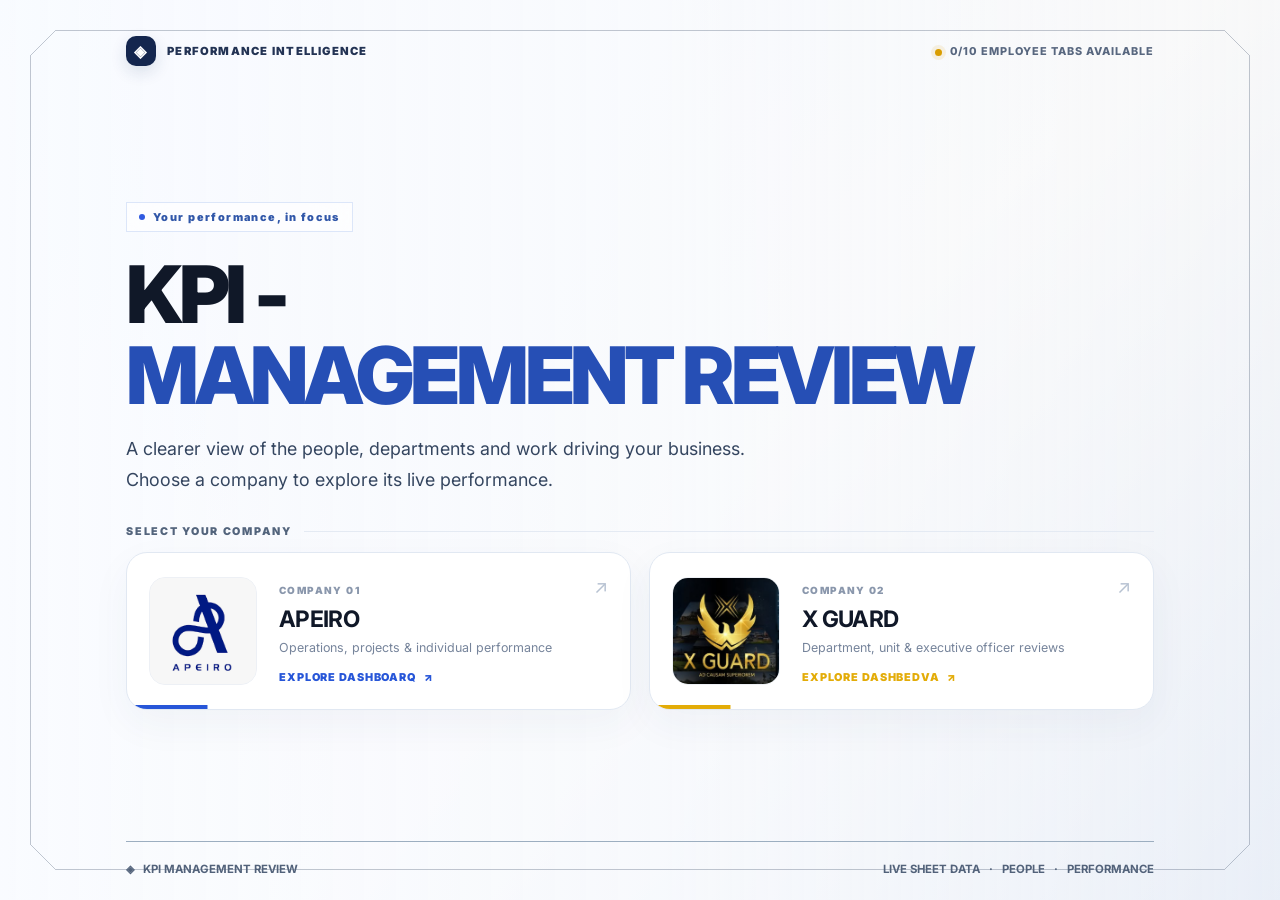
==== commit fe4f832d: "Enhance dashboard charts and landing animations Co-authored-by: arena-agent <297053741+arena-agent@u" ====
--- a/kpi-bi/index.html
+++ b/kpi-bi/index.html
@@ -4,6 +4,9 @@
 <meta charset="utf-8">
 <meta name="viewport" content="width=device-width, initial-scale=1">
 <title>KPI - Management Review | Performance Intelligence</title>
+<link rel="preconnect" href="https://fonts.googleapis.com">
+<link rel="preconnect" href="https://fonts.gstatic.com" crossorigin>
+<link href="https://fonts.googleapis.com/css2?family=Inter:wght@300;400;500;600;700&display=swap" rel="stylesheet">
 <style>
 :root{--ink:#111827;--muted:#667085;--soft:#f5f7fb;--line:#e7ebf2;--blue:#2155d6;--amber:#e2ad09;--red:#d74c4c;--green:#168765;--radius:18px;--shadow:0 12px 35px rgba(21,32,57,.045);--accent:#2357d8;--accent-soft:#eaf0ff;--accent-dark:#204ab4;--accent-rgb:35,87,216}
 *{box-sizing:border-box}html{scroll-behavior:smooth}body{margin:0;background:#f6f8fc;color:var(--ink);font-family:Inter,-apple-system,BlinkMacSystemFont,"Segoe UI",Arial,sans-serif;-webkit-font-smoothing:antialiased}button,select,input{font:inherit}button{cursor:pointer}button:focus-visible,select:focus-visible,input:focus-visible{outline:3px solid #8bb0ff;outline-offset:3px}.page{display:none}.page.active{display:block}body[data-company=xguard]{--accent:#d6a000;--accent-dark:#8c6a00;--accent-soft:#fff6d5;--accent-rgb:214,160,0}h1,h2,h3,h4,p{margin:0}h1,h2,h3,h4{color:#101828}p{line-height:1.55}.eyebrow{font-size:.66rem;font-weight:800;letter-spacing:.16em;color:#7c8aa2;text-transform:uppercase}.muted{color:var(--muted)}.visually-hidden{position:absolute!important;clip:rect(0,0,0,0)!important;width:1px!important;height:1px!important;overflow:hidden!important;white-space:nowrap!important}
@@ -34,11 +37,102 @@
 @media(max-width:380px){.company-lockup{gap:7px}.lockup-copy small{display:none}.lockup-copy strong{font-size:.75rem;max-width:67px;overflow:hidden;text-overflow:ellipsis}}
 @media(max-width:380px){.home-btn{width:36px;height:36px}.company-logo{width:38px;height:38px}.topbar .icon-btn{padding:9px 10px}}
 
+/* Department assessment colours supplement text labels, never replace them. */
+.department-legend{display:flex;flex-wrap:wrap;gap:8px 18px;margin-top:16px;color:#46566c;font-size:.7rem;font-weight:800}
+#department-cards .review-card{border-left:5px solid #718096}
+#department-cards .dept-card-met{border-left-color:#17805b;background:#f3fbf6}
+#department-cards .dept-card-miss{border-left-color:#bd3b37;background:#fff6f5}
+#department-cards .dept-card-review{border-left-color:#a86c00;background:#fffaee}
+.department-assessment{font-size:.65rem;font-weight:850;color:#536479}
+.dept-card-met .department-assessment{color:#126746}.dept-card-miss .department-assessment{color:#9e302d}.dept-card-review .department-assessment{color:#845300}
+#department-kpi-table tr td:first-child{border-left:4px solid #718096}
+#department-kpi-table tr.dept-row-met td:first-child{border-left-color:#17805b;background:#f3fbf6}
+#department-kpi-table tr.dept-row-miss td:first-child{border-left-color:#bd3b37;background:#fff6f5}
+#department-kpi-table tr.dept-row-review td:first-child{border-left-color:#a86c00;background:#fffaee}
+
+/* Cinematic landing motion: content and company actions remain unchanged. */
+.landing{background:#f5f8fc}
+.landing-motion{position:absolute;inset:0;z-index:-2;overflow:hidden;pointer-events:none;background:linear-gradient(135deg,#e8edf6,#f8f4ec 55%,#c8d4e7)}
+.landing-video{width:100%;height:100%;object-fit:cover;position:absolute;inset:0}
+.landing:before{z-index:-1;background:linear-gradient(90deg,rgba(249,251,255,.96) 0%,rgba(249,251,255,.88) 52%,rgba(249,251,255,.68) 100%);opacity:1;mask-image:none}
+.landing-kicker{border-radius:0;background:rgba(255,255,255,.65);backdrop-filter:blur(18px);animation:landing-wipe .7s cubic-bezier(.16,1,.3,1) .18s backwards}
+.landing h1 .landing-title-first{display:inline-block;color:inherit;animation:landing-rise .85s cubic-bezier(.16,1,.3,1) .26s backwards}
+.landing h1 .landing-title-accent{display:inline-block;position:relative;color:#6b7378;animation:landing-rise .85s cubic-bezier(.16,1,.3,1) .4s backwards}
+.landing-title-accent:before,.landing-title-accent:after{content:attr(data-text);position:absolute;inset:0;pointer-events:none;mask-image:linear-gradient(90deg,#000 0%,#000 calc(100% - 72px),transparent 100%);mask-size:0% 100%;mask-repeat:no-repeat;animation:landing-paint 1.05s cubic-bezier(.4,0,.2,1) forwards}
+.landing-title-accent:before{color:#7eb6ee;animation-delay:.7s}.landing-title-accent:after{color:#264fb5;animation-delay:1.08s}
+.landing-copy{color:#354660;animation:landing-rise .9s cubic-bezier(.16,1,.3,1) .48s backwards}
+.landing-top{animation:landing-slide .55s cubic-bezier(.16,1,.3,1) .02s backwards}
+.choice-heading{color:#53647c;animation:landing-wipe .7s cubic-bezier(.16,1,.3,1) .54s backwards}
+.choice-card{animation:landing-wipe .7s cubic-bezier(.16,1,.3,1) .62s backwards}
+.choice-card:nth-child(2){animation-delay:.74s}
+.landing-foot{color:#52627a;border-color:#9caec0;animation:landing-rise .9s cubic-bezier(.16,1,.3,1) .78s backwards}
+@keyframes landing-wipe{from{clip-path:inset(0 100% 0 0)}to{clip-path:inset(0)}}
+@keyframes landing-rise{from{opacity:0;transform:translate3d(0,25px,0)}to{opacity:1;transform:translate3d(0,0,0)}}
+@keyframes landing-slide{from{opacity:0;transform:translate3d(-16px,0,0)}to{opacity:1;transform:translate3d(0,0,0)}}
+@keyframes landing-paint{to{mask-size:calc(100% + 72px) 100%}}
+/* Chart movement is decorative; values, scales and status colours are unchanged. */
+.bar-fill{background-image:linear-gradient(90deg,transparent,rgba(255,255,255,.24));box-shadow:0 2px 7px #263a5b1c}
+.bar-track{height:10px}.stack-track{height:11px}.stack-track span{transform-origin:left;animation:chart-grow .8s cubic-bezier(.16,1,.3,1) both}
+.stack-track .seg-miss{animation-delay:.08s}.stack-track .seg-unknown{animation-delay:.16s}
+.trend-svg circle{transform-box:fill-box;transform-origin:center;animation:chart-point .55s cubic-bezier(.16,1,.3,1) .4s both}
+.donut{animation:chart-arrive .75s cubic-bezier(.16,1,.3,1) both;box-shadow:0 12px 24px #1f385b13}
+.analytics-grid>.card,.stats-grid>.stat-card{animation:chart-arrive .65s cubic-bezier(.16,1,.3,1) both}
+.analytics-grid>.card:nth-child(2),.stats-grid>.stat-card:nth-child(2){animation-delay:.06s}
+.analytics-grid>.card:nth-child(3),.stats-grid>.stat-card:nth-child(3){animation-delay:.12s}
+.analytics-grid>.card:nth-child(4),.stats-grid>.stat-card:nth-child(4){animation-delay:.18s}
+.stats-grid>.stat-card:nth-child(5){animation-delay:.24s}
+@keyframes chart-grow{from{transform:scaleX(0)}to{transform:scaleX(1)}}
+@keyframes chart-point{from{opacity:0;transform:scale(.2)}to{opacity:1;transform:scale(1)}}
+@keyframes chart-arrive{from{opacity:0;transform:translateY(9px)}to{opacity:1;transform:translateY(0)}}
+@media(prefers-reduced-motion:reduce){.landing-video{display:none}.landing h1 .landing-title-accent{color:#264fb5}.landing-title-accent:before,.landing-title-accent:after{content:none}.landing h1 .landing-title-first,.landing h1 .landing-title-accent,.landing-kicker,.landing-copy,.landing-top,.choice-heading,.choice-card,.landing-foot{animation:none;transform:none;clip-path:none;opacity:1}}
+@media print{.landing-motion{display:none}.analytics-grid>.card,.stats-grid>.stat-card,.trend-svg circle,.stack-track span,.donut{animation:none!important;opacity:1!important;transform:none!important}}
+
+/* Stratum-inspired landing sequence, applied only to the existing dashboard landing. */
+.landing-frame{position:absolute;inset:clamp(14px,2.35vw,30px);z-index:0;pointer-events:none;--frame-line:rgba(40,60,88,.28)}
+.landing-frame-line,.landing-frame-corner{position:absolute;background:var(--frame-line)}
+.landing-frame-line.top,.landing-frame-line.bottom{height:1px;left:26px;right:26px}
+.landing-frame-line.left,.landing-frame-line.right{width:1px;top:26px;bottom:26px}
+.landing-frame-line.top{top:0;transform-origin:left}.landing-frame-line.bottom{bottom:0;transform-origin:right}
+.landing-frame-line.left{left:0;transform-origin:top}.landing-frame-line.right{right:0;transform-origin:bottom}
+.landing-frame-corner{width:26px;height:26px;background:none}
+.landing-frame-corner.tl,.landing-frame-corner.br{background:linear-gradient(to bottom right,transparent calc(50% - .65px),var(--frame-line) calc(50% - .65px),var(--frame-line) calc(50% + .65px),transparent calc(50% + .65px))}
+.landing-frame-corner.tr,.landing-frame-corner.bl{background:linear-gradient(to bottom left,transparent calc(50% - .65px),var(--frame-line) calc(50% - .65px),var(--frame-line) calc(50% + .65px),transparent calc(50% + .65px))}
+.landing-frame-corner.tl{left:0;top:0}.landing-frame-corner.tr{right:0;top:0}.landing-frame-corner.bl{left:0;bottom:0}.landing-frame-corner.br{right:0;bottom:0}
+.landing-inner{z-index:1;padding-left:max(45px,3.6vw);padding-right:max(45px,3.6vw)}
+.landing-motion{will-change:transform;transform-origin:center;backface-visibility:hidden}
+/* Reset the prior paint/wipe sequence; the new animation runs once only. */
+.landing-kicker,.landing h1 .landing-title-first,.landing h1 .landing-title-accent,.landing-copy,.landing-top,.choice-heading,.choice-card,.landing-foot{animation:none}
+.landing h1 .landing-title-accent{color:#264fb5}.landing-title-accent:before,.landing-title-accent:after{content:none}
+.landing.anim .landing-frame-line.top{animation:frame-x .5s cubic-bezier(.65,0,.35,1) .04s both}
+.landing.anim .landing-frame-line.left{animation:frame-y .5s cubic-bezier(.65,0,.35,1) .04s both}
+.landing.anim .landing-frame-line.bottom{animation:frame-x .5s cubic-bezier(.65,0,.35,1) .2s both}
+.landing.anim .landing-frame-line.right{animation:frame-y .5s cubic-bezier(.65,0,.35,1) .2s both}
+.landing.anim .landing-frame-corner{animation:frame-fade .3s linear .55s both}
+.landing.anim .landing-top{animation:frame-settle .56s cubic-bezier(.22,.61,.36,1) .16s both}
+.landing.anim .landing-kicker{animation:frame-settle .56s cubic-bezier(.22,.61,.36,1) .3s both}
+.landing.anim .landing-title-first{animation:frame-mask .9s cubic-bezier(.16,1,.3,1) .42s both}
+.landing.anim .landing-title-accent{animation:frame-mask .9s cubic-bezier(.16,1,.3,1) .52s both}
+.landing.anim .landing-copy{animation:frame-settle .72s cubic-bezier(.22,.61,.36,1) .7s both}
+.landing.anim .choice-heading{animation:frame-fade .45s linear .6s both}
+.landing.anim .choice-card{animation:frame-settle .62s cubic-bezier(.22,.61,.36,1) .86s both}
+.landing.anim .choice-card:nth-child(2){animation-delay:.96s}
+.landing.anim .landing-foot{animation:frame-settle .52s cubic-bezier(.22,.61,.36,1) 1.08s both}
+.landing-decode{display:inline-block;white-space:pre}
+@keyframes frame-x{from{transform:scaleX(0)}to{transform:scaleX(1)}}
+@keyframes frame-y{from{transform:scaleY(0)}to{transform:scaleY(1)}}
+@keyframes frame-fade{from{opacity:0}to{opacity:1}}
+@keyframes frame-settle{from{opacity:0;transform:translateY(7px)}to{opacity:1;transform:translateY(0)}}
+@keyframes frame-mask{from{opacity:0;transform:translateY(45%)}to{opacity:1;transform:translateY(0)}}
+@media(max-width:680px){.landing-frame{inset:14px}.landing-inner{padding-left:30px;padding-right:30px}}
+@media(prefers-reduced-motion:reduce){.landing.anim .landing-frame-line,.landing.anim .landing-frame-corner,.landing.anim .landing-top,.landing.anim .landing-kicker,.landing.anim .landing-title-first,.landing.anim .landing-title-accent,.landing.anim .landing-copy,.landing.anim .choice-heading,.landing.anim .choice-card,.landing.anim .landing-foot{animation:none!important;opacity:1;transform:none}.landing-motion{transform:none!important}}
+@media print{.landing-frame{display:none}}
+
 </style>
 </head>
 <body>
 <div class="page landing active" id="landing">
-  <div class="landing-orb orb-blue"></div><div class="landing-orb orb-gold"></div>
+  <div class="landing-motion" aria-hidden="true"><video class="landing-video" autoplay muted loop playsinline><source src="https://d8j0ntlcm91z4.cloudfront.net/user_38xzZboKViGWJOttwIXH07lWA1P/hf_20260808_075824_7c8a2ef3-826c-43ca-81a1-162429faa306.mp4" type="video/mp4"></video></div>
+  <div class="landing-frame" aria-hidden="true"><span class="landing-frame-line top"></span><span class="landing-frame-line bottom"></span><span class="landing-frame-line left"></span><span class="landing-frame-line right"></span><span class="landing-frame-corner tl"></span><span class="landing-frame-corner tr"></span><span class="landing-frame-corner bl"></span><span class="landing-frame-corner br"></span></div>
   <div class="landing-inner">
     <div class="landing-top">
       <div class="brand-line"><span class="brand-glyph">◈</span> PERFORMANCE INTELLIGENCE</div>
@@ -46,17 +140,17 @@
     </div>
     <main class="landing-content">
       <div class="landing-kicker">Your performance, in focus</div>
-      <h1>KPI - <span>MANAGEMENT REVIEW</span></h1>
+      <h1><span class="landing-title-first">KPI -</span> <span class="landing-title-accent" data-text="MANAGEMENT REVIEW">MANAGEMENT REVIEW</span></h1>
       <p class="landing-copy">A clearer view of the people, departments and work driving your business. Choose a company to explore its live performance.</p>
       <div class="choice-heading">Select your company</div>
       <div class="choices">
         <button class="choice-card apeiro" aria-label="APEIRO" onclick="openCompany('apeiro')">
           <span class="choice-logo"><img data-logo="apeiro" alt="APEIRO logo"></span>
-          <span class="choice-body"><span class="choice-overline">Company 01</span><strong>APEIRO</strong><p>Operations, projects &amp; individual performance</p><span class="choice-link">Explore dashboard <span aria-hidden="true">↗</span></span></span><span class="choice-arrow" aria-hidden="true">↗</span>
+          <span class="choice-body"><span class="choice-overline">Company 01</span><strong>APEIRO</strong><p>Operations, projects &amp; individual performance</p><span class="choice-link"><span class="landing-decode" aria-hidden="true">Explore dashboard</span> <span aria-hidden="true">↗</span></span></span><span class="choice-arrow" aria-hidden="true">↗</span>
         </button>
         <button class="choice-card xguard" aria-label="X GUARD" onclick="openCompany('xguard')">
           <span class="choice-logo dark"><img data-logo="xguard" alt="X GUARD logo"></span>
-          <span class="choice-body"><span class="choice-overline">Company 02</span><strong>X GUARD</strong><p>Department, unit &amp; executive officer reviews</p><span class="choice-link">Explore dashboard <span aria-hidden="true">↗</span></span></span><span class="choice-arrow" aria-hidden="true">↗</span>
+          <span class="choice-body"><span class="choice-overline">Company 02</span><strong>X GUARD</strong><p>Department, unit &amp; executive officer reviews</p><span class="choice-link"><span class="landing-decode" aria-hidden="true">Explore dashboard</span> <span aria-hidden="true">↗</span></span></span><span class="choice-arrow" aria-hidden="true">↗</span>
         </button>
       </div>
     </main>
@@ -128,13 +222,15 @@
 
     <section class="view" id="view-departments">
       <div class="view-header"><div><div class="eyebrow">03 / Departmental review</div><h2>Departments</h2><p>Department performance, ownership, coverage and history.</p></div><div class="view-tools"><button class="small-action" onclick="window.print()">Print / save PDF</button></div></div>
-      <div class="callout gold">The department KPI view uses single ownership to avoid double counting: Uthpala’s recruitment KPIs are assigned to HR &amp; Recruitment; Nimmi’s cross-department leadership KPIs are shown separately. Department rosters may overlap. A dash means no usable numeric percentage, not zero; status-only results still appear in the status chart.</div>
+      <div class="callout gold">Select a department card or use the filters above to inspect its KPIs. The department KPI view uses single ownership to avoid double counting: Uthpala’s recruitment KPIs are assigned to HR &amp; Recruitment; Nimmi’s cross-department leadership KPIs are shown separately. Department rosters may overlap. A dash means no usable numeric percentage, not zero; status-only results still appear in the status chart.</div>
+      <div class="department-legend" aria-label="Assessment colour key"><span><i class="legend-dot" style="background:#17805b"></i>Met</span><span><i class="legend-dot" style="background:#bd3b37"></i>Not met</span><span><i class="legend-dot" style="background:#a86c00"></i>Mixed, incomplete or review</span><span><i class="legend-dot" style="background:#718096"></i>Not assessed / no data</span></div><p class="chart-note">KPI rows use their assessment status, not percentage thresholds. Cards are green only when all assessed KPIs are met and data is complete; mixed or incomplete results are amber. Conflicts and duplicates require review.</p>
       <div class="review-grid section-gap" id="department-cards"></div>
       <div class="analytics-grid section-gap">
         <article class="card span-6"><div class="card-top"><div><h3>Department recorded %</h3><p>Average of available numeric KPI results.</p></div><span class="card-badge">Comparison</span></div><div id="department-bars"></div></article>
         <article class="card span-6"><div class="card-top"><div><h3>Department status mix</h3><p>Met, not met and unassessed KPI records.</p></div><span class="card-badge">Status</span></div><div id="department-status"></div></article>
         <article class="card span-12"><div class="card-top"><div><h3>Department performance by month</h3><p>Average recorded % by KPI ownership; “—” indicates no usable numeric results.</p></div><span class="card-badge">Heatmap</span></div><div class="matrix-wrap" id="department-heatmap"></div><p class="chart-note">Month labels may lack a year. The team and KPI mix can differ by month.</p></article>
       </div>
+      <div class="card section-gap"><div class="card-top"><div><h3>Department KPI details</h3><p id="department-detail-scope"></p></div><span class="card-badge" id="department-detail-count"></span></div><p class="chart-note" id="department-source-note"></p><div class="table-wrap"><table><thead><tr><th>Department / owner</th><th>KPI area / description</th><th>Target</th><th>Actual / result</th><th>Recorded %</th><th>Status</th><th>Notes</th></tr></thead><tbody id="department-kpi-table"></tbody></table></div><p class="chart-note">For search and CSV export, open the People &amp; KPIs tab with the same filters. Duplicate rows remain visible but are excluded from summaries.</p></div>
       <div class="card section-gap"><div class="card-top"><div><h3>Department review table</h3><p>Roster membership is separate from KPI ownership.</p></div><span class="card-badge">Summary</span></div><div class="table-wrap"><table><thead><tr><th>Department</th><th>Department head</th><th>Team members</th><th>KPI records</th><th>Recorded %</th><th>Met / assessed</th><th>Unassessed</th></tr></thead><tbody id="department-table"></tbody></table></div></div>
     </section>
 
@@ -228,6 +324,8 @@
  {name:'Finance',head:'Nimmi',memberIds:['ravira']},
  {name:'Leadership & shared',head:'Nimmi',memberIds:['nimmi'],shared:true}
 ];
+const APEIRO_DEPARTMENTS=[{name:'Operations',head:'—',memberIds:['sumudu','heshani','steve']}];
+function departmentsFor(company){return company==='apeiro'?APEIRO_DEPARTMENTS:DEPARTMENTS;}
 // Review groups use the role structure supplied by the user. They are not
 // claims about a separate "unit" field in the source spreadsheet.
 const UNITS={
@@ -474,10 +572,10 @@
 function displayEmpty(msg){return `<div class="empty-chart">${esc(msg)}</div>`;}
 function renderBars(items,opts={}){
  if(!items.length)return displayEmpty('No data for this selection.');
- const percentMode=opts.percent!==false,values=items.map(x=>x.value).filter(Number.isFinite),max=Math.max(percentMode?100:1,...values),color=opts.color||'var(--accent)';
+ const percentMode=opts.percent!==false,values=items.map(x=>x.value).filter(Number.isFinite),max=Math.max(percentMode?100:1,...values),palette=['#3569d4','#7954bd','#168b85','#cb7850','#b58a19','#5875a8'];
  return `<div class="bars">${items.map((item,i)=>{
   const ok=Number.isFinite(item.value),width=ok?Math.max(0,Math.min(100,item.value/max*100)):0,val=ok?(percentMode?pctText(item.value):numberText(item.value,0)):'—';
-  return `<div class="bar-row"><span class="bar-label" title="${esc(item.label)}">${esc(item.label)}</span><div class="bar-track"><div class="bar-fill" style="width:${width}%;background:${esc(item.color||color)};animation-delay:${Math.min(i*.04,.3)}s"></div></div><span class="bar-value">${esc(val)}</span></div>`;
+  return `<div class="bar-row"><span class="bar-label" title="${esc(item.label)}">${esc(item.label)}</span><div class="bar-track"><div class="bar-fill" style="width:${width}%;background:${esc(item.color||opts.color||palette[i%palette.length])};animation-delay:${Math.min(i*.04,.3)}s"></div></div><span class="bar-value">${esc(val)}</span></div>`;
  }).join('')}</div>`;
 }
 function renderStacks(items){
@@ -518,18 +616,19 @@
 function differenceText(value){return Number.isFinite(value)?`${value>0?'+':''}${numberText(value)} pp`:'—';}
 
 function initializeLogos(){document.querySelectorAll('img[data-logo]').forEach(img=>{img.src=LOGOS[img.dataset.logo];});}
-function goHome(){state.currentCompany=null;document.body.removeAttribute('data-company');$('company-page').classList.remove('active');$('landing').classList.add('active');window.scrollTo(0,0);renderLandingStatus();}
+function syncLandingVideo(){const video=document.querySelector('.landing-video');if(!video)return;const reduced=window.matchMedia&&window.matchMedia('(prefers-reduced-motion: reduce)').matches;if(state.currentCompany||reduced){video.pause();return;}const play=video.play();if(play&&play.catch)play.catch(()=>{});}
+function goHome(){state.currentCompany=null;document.body.removeAttribute('data-company');$('company-page').classList.remove('active');$('landing').classList.add('active');window.scrollTo(0,0);renderLandingStatus();syncLandingVideo();}
 function openCompany(company){
- state.currentCompany=company;state.selectedDepartment='all';state.selectedEmployee='all';state.selectedUnit='all';state.tableSearch='';state.tableStatus='all';state.activeTab='overview';
+ state.currentCompany=company;syncLandingVideo();state.selectedDepartment='all';state.selectedEmployee='all';state.selectedUnit='all';state.tableSearch='';state.tableStatus='all';state.activeTab='overview';
  document.body.dataset.company=company;$('landing').classList.remove('active');$('company-page').classList.add('active');
  $('company-logo').src=LOGOS[company];$('company-logo').alt=COMPANIES[company].name+' logo';$('company-logo').classList.toggle('xguard',company==='xguard');
  $('top-company').textContent=COMPANIES[company].name;$('heading-company').textContent=COMPANIES[company].name;$('company-subtitle').textContent=COMPANIES[company].subtitle;
- $('switch-company').textContent=company==='apeiro'?'Switch to X GUARD ↗':'Switch to APEIRO ↗';$('department-tab').hidden=company==='apeiro';
+ $('switch-company').textContent=company==='apeiro'?'Switch to X GUARD ↗':'Switch to APEIRO ↗';$('department-tab').hidden=false;
  $('kpi-search').value='';$('status-select').value='all';renderAll();window.scrollTo(0,0);
 }
 function switchCompany(){openCompany(state.currentCompany==='apeiro'?'xguard':'apeiro');}
 function showTab(tab){
- if(tab==='departments'&&state.currentCompany==='apeiro')tab='overview';state.activeTab=tab;
+ state.activeTab=tab;
  document.querySelectorAll('.tab').forEach(el=>el.classList.toggle('active',el.dataset.tab===tab));
  document.querySelectorAll('.view').forEach(el=>el.classList.toggle('active',el.id==='view-'+tab));
  if(tab==='reports')renderReports();
@@ -541,7 +640,7 @@
 function changeUnit(unit){state.selectedUnit=unit;renderUnits();}
 function selectUnit(unit){state.selectedUnit=state.selectedUnit===unit?'all':unit;renderUnits();}
 function focusPerson(id){state.selectedEmployee=id;state.tableSearch='';state.tableStatus='all';$('kpi-search').value='';$('status-select').value='all';renderAll();showTab('people');}
-function focusDepartment(name){state.selectedDepartment=name;state.selectedEmployee='all';state.selectedUnit='all';renderAll();showTab('people');}
+function focusDepartment(name){state.selectedDepartment=state.selectedDepartment===name?'all':name;state.selectedEmployee='all';state.selectedUnit='all';renderAll();}
 function changeSearch(value){state.tableSearch=value;renderKpiTable();}
 function changeTableStatus(value){state.tableStatus=value;renderKpiTable();}
 function renderLandingStatus(){
@@ -553,9 +652,8 @@
  const company=state.currentCompany,periods=availablePeriods(company),periodSelect=$('period-select');
  if(!periods.length){periodSelect.disabled=true;periodSelect.innerHTML=`<option value="">${state.refreshing?'Loading available months…':'No months loaded'}</option>`;state.periodByCompany[company]=null;}
  else{periodSelect.disabled=false;if(!periods.includes(state.periodByCompany[company]))state.periodByCompany[company]=periods[0];periodSelect.innerHTML=periods.map(p=>`<option value="${esc(p)}">${esc(periodLabel(p))}</option>`).join('');periodSelect.value=state.periodByCompany[company];}
- const deptField=$('dept-filter-field'),deptSelect=$('dept-select');deptField.hidden=company==='apeiro';
- if(company==='apeiro')state.selectedDepartment='all';
- const depts=company==='xguard'?DEPARTMENTS:[];
+ const deptField=$('dept-filter-field'),deptSelect=$('dept-select');deptField.hidden=false;
+ const depts=departmentsFor(company);
  if(state.selectedDepartment!=='all'&&!depts.some(d=>d.name===state.selectedDepartment))state.selectedDepartment='all';
  deptSelect.innerHTML='<option value="all">All departments</option>'+depts.map(d=>`<option value="${esc(d.name)}">${esc(d.name)}</option>`).join('');deptSelect.value=state.selectedDepartment;
  const people=eligiblePeople(company,false);if(state.selectedEmployee!=='all'&&!people.some(e=>e.id===state.selectedEmployee))state.selectedEmployee='all';
@@ -691,19 +789,31 @@
  const output='\uFEFF'+[head,...data].map(row=>row.map(csvCell).join(',')).join('\r\n');
  const blob=new Blob([output],{type:'text/csv;charset=utf-8'}),url=URL.createObjectURL(blob),a=document.createElement('a');a.href=url;a.download=`${state.currentCompany}-kpi-${selectedPeriod()||'records'}.csv`;document.body.appendChild(a);a.click();a.remove();setTimeout(()=>URL.revokeObjectURL(url),1000);
 }
+// Colors represent assessment status, not arbitrary percentage thresholds.
+function departmentKpiColor(r){return r.duplicate||r.statusConflict||r.scoreConflict?'review':r.status==='met'?'met':r.status==='not-met'?'miss':'unknown';}
+function departmentAssessment(d,period){
+ const rows=departmentRows(d.name,period),s=summarize(rows),owners=peopleFor(state.currentCompany).filter(e=>ownership(e)===d.name&&(state.selectedEmployee==='all'||state.selectedEmployee===e.id));
+ const incomplete=owners.some(e=>state.source[e.id].status!=='live'||!rows.some(r=>r.employeeId===e.id))||s.unassessed>0||s.duplicates>0||s.conflicts>0;
+ if(!s.assessed)return {color:incomplete&&s.rows?'review':'unknown',label:incomplete&&s.rows?'Needs review':'No assessed KPIs'};
+ if(s.miss)return {color:s.met||incomplete?'review':'miss',label:s.met||incomplete?'Mixed / needs attention':'All assessed not met'};
+ return incomplete?{color:'review',label:'Met, with incomplete data'}:{color:'met',label:'All assessed met'};
+}
 function visibleDepartments(){
- if(state.currentCompany!=='xguard')return [];
  const person=state.selectedEmployee==='all'?null:byId(state.selectedEmployee);
- return DEPARTMENTS.filter(d=>(state.selectedDepartment==='all'||d.name===state.selectedDepartment)&&(!person||ownership(person)===d.name));
-}
-function departmentRows(name,period){return scopedRows('xguard',period).filter(r=>ownership(byId(r.employeeId))===name);}
+ return departmentsFor(state.currentCompany).filter(d=>(state.selectedDepartment==='all'||d.name===state.selectedDepartment)&&(!person||ownership(person)===d.name));
+}
+function departmentRows(name,period){return scopedRows(state.currentCompany,period).filter(r=>ownership(byId(r.employeeId))===name);}
 function renderDepartments(period){
- if(state.currentCompany!=='xguard')return;
  const depts=visibleDepartments(),stats=depts.map(d=>({d,s:summarize(departmentRows(d.name,period))}));
- $('department-cards').innerHTML=stats.map(({d,s})=>`<button class="review-card clickable" onclick="focusDepartment('${esc(d.name)}')"><div class="review-kicker">${d.shared?'Cross-department':'Department'}</div><h4>${esc(d.name)}</h4><div class="review-line">Head: ${esc(d.head)}<br>Roster: ${esc(d.memberIds.map(id=>byId(id)?.name).filter(Boolean).join(', '))}</div><div class="review-value">${pctText(s.avg)}</div><div class="review-foot">${s.rows} records · ${s.met}/${s.assessed} assessed met</div><div class="review-arrow">View records ↗</div></button>`).join('')||displayEmpty('No department matches this selection.');
+ $('department-cards').innerHTML=stats.map(({d,s})=>`<button class="review-card clickable dept-card-${departmentAssessment(d,period).color} ${state.selectedDepartment===d.name?'selected':''}" aria-pressed="${state.selectedDepartment===d.name}" onclick="focusDepartment('${esc(d.name)}')"><div class="review-kicker">${d.shared?'Cross-department':'Department'}</div><h4>${esc(d.name)}</h4><div class="review-line">Head: ${esc(d.head)}<br>Roster: ${esc(d.memberIds.map(id=>byId(id)?.name).filter(Boolean).join(', '))}</div><div class="review-value">${pctText(s.avg)}</div><div class="review-foot">${s.rows} records · ${s.met}/${s.assessed} assessed met</div><div class="department-assessment">${esc(departmentAssessment(d,period).label)}</div><div class="review-arrow">${state.selectedDepartment===d.name?'Show all departments':'Inspect KPIs ↗'}</div></button>`).join('')||displayEmpty('No department matches this selection.');
+ const detailRows=scopedRows(state.currentCompany,period),people=eligiblePeople(state.currentCompany,true),issues=people.filter(e=>['unavailable','stale','loading'].includes(state.source[e.id].status));
+ $('department-detail-scope').textContent=`${state.selectedDepartment==='all'?'All KPI ownership groups':state.selectedDepartment} · ${period?periodLabel(period):'No reporting period'} · ${state.selectedEmployee==='all'?'All employees':byId(state.selectedEmployee).name}`;
+ $('department-detail-count').textContent=`${detailRows.length} records`;
+ $('department-source-note').textContent=issues.length?`Source availability: ${issues.map(e=>e.name+' ('+state.source[e.id].status+')').join(', ')}. Missing data is not zero; stale data is from the last successful in-session load.`:'Only KPI records available in the employee sheets are shown. Department ownership is role-based, not a separate departmental dataset.';
+ $('department-kpi-table').innerHTML=detailRows.length?detailRows.map(r=>{const e=byId(r.employeeId);return `<tr class="dept-row-${departmentKpiColor(r)}"><td><strong>${esc(ownership(e))}</strong><div class="table-meta">${esc(e.name)}</div></td><td class="kpi-text"><strong>${esc(r.kpi)}</strong>${r.description?`<div class="table-meta">${esc(r.description)}</div>`:''}${r.duplicate?'<div class="table-review">Duplicate month · excluded from totals</div>':''}</td><td class="target-cell">${esc(r.target||'—')}</td><td>${esc(r.actual||'—')}</td><td>${scoreHtml(r)}</td><td>${statusHtml(r)}</td><td class="notes-cell">${r.notes?`<details><summary>View notes</summary><div class="note-content">${esc(r.notes)}</div></details>`:'—'}</td></tr>`;}).join(''):`<tr><td colspan="7">${state.refreshing?'Loading KPI data…':'No KPI records available for this selection.'}</td></tr>`;
  $('department-bars').innerHTML=renderBars(stats.map(({d,s})=>({label:d.name,value:s.avg})));
  $('department-status').innerHTML=renderStacks(stats.map(({d,s})=>({label:d.name,s})));
- const periods=monthList('xguard');
+ const periods=monthList(state.currentCompany);
  $('department-heatmap').innerHTML=periods.length&&depts.length?`<table class="matrix-table"><thead><tr><th>KPI ownership</th>${periods.map(p=>`<th>${esc(periodShort(p))}</th>`).join('')}</tr></thead><tbody>${depts.map(d=>`<tr><td><strong>${esc(d.name)}</strong></td>${periods.map(p=>{const s=summarize(departmentRows(d.name,p));return `<td><span class="heat ${s.avg===null?'empty':''}" title="${esc(`${periodLabel(p)} · ${s.scored} usable numeric results`)}">${pctText(s.avg)}</span></td>`;}).join('')}</tr>`).join('')}</tbody></table>`:displayEmpty('No history is available.');
  $('department-table').innerHTML=stats.length?stats.map(({d,s})=>`<tr><td><strong>${esc(d.name)}</strong>${d.shared?'<div class="table-meta">Cross-department leadership</div>':''}</td><td>${esc(d.head)}</td><td>${d.memberIds.length}<div class="table-meta">${esc(d.memberIds.map(id=>byId(id)?.name).filter(Boolean).join(', '))}</div></td><td>${s.rows}</td><td>${pctText(s.avg)}</td><td>${s.met} / ${s.assessed}</td><td>${s.unassessed}</td></tr>`).join(''):'<tr><td colspan="7">No departments in scope.</td></tr>';
 }
@@ -1063,6 +1173,48 @@
 refreshSheet();
 setInterval(()=>{if(!document.hidden)refreshSheet();},5*60*1000);
 
+// Keep the decorative video off for reduced motion and while viewing the dashboard.
+if(window.matchMedia){const motionPreference=window.matchMedia('(prefers-reduced-motion: reduce)');if(motionPreference.addEventListener)motionPreference.addEventListener('change',syncLandingVideo);else if(motionPreference.addListener)motionPreference.addListener(syncLandingVideo);}
+syncLandingVideo();
+
+// One-time architectural entrance, label decoding and subtle pointer drift.
+(function(){
+ const landing=$('landing'),background=landing.querySelector('.landing-motion');
+ const motion=window.matchMedia&&window.matchMedia('(prefers-reduced-motion: reduce)');
+ const reduced=()=>!!(motion&&motion.matches);
+ const labels=[...landing.querySelectorAll('.landing-decode')];
+ const alphabet='ABCDEFGHIJKLMNOPQRSTUVWXYZ';
+ labels.forEach(el=>{el.dataset.label=el.textContent;});
+ function settle(el){if(el._decodeFrame)cancelAnimationFrame(el._decodeFrame);clearTimeout(el._decodeTimeout);el.textContent=el.dataset.label;el.style.width='';}
+ function decode(el){
+  settle(el);if(reduced())return;
+  el.style.width=Math.ceil(el.getBoundingClientRect().width*100)/100+'px';
+  const text=el.dataset.label,start=performance.now();let rollAt=0,random=[];
+  function frame(now){const progress=Math.min(1,(now-start)/400),front=progress*text.length;if(now-rollAt>=45||!random.length){random=Array.from(text,()=>alphabet[Math.floor(Math.random()*alphabet.length)]);rollAt=now;}
+   let out='';for(let i=0;i<text.length;i++){if(i<front)out+=text[i];else if(i<front+3.6)out+=text[i]===' '?' ':random[i];else break;}el.textContent=out;
+   if(progress<1)el._decodeFrame=requestAnimationFrame(frame);else settle(el);
+  }
+  el._decodeFrame=requestAnimationFrame(frame);el._decodeTimeout=setTimeout(()=>settle(el),900);
+ }
+ labels.forEach(el=>el.closest('button').addEventListener('pointerenter',()=>decode(el)));
+ if(!reduced()){
+  landing.classList.add('anim');labels.forEach((el,i)=>setTimeout(()=>{if(landing.classList.contains('active'))decode(el);},900+i*60));
+  setTimeout(()=>landing.classList.remove('anim'),2200);setTimeout(()=>labels.forEach(settle),2600);
+ }
+ let tx=0,ty=0,cx=0,cy=0,running=false;
+ function tick(){
+  if(reduced()||!landing.classList.contains('active')){background.style.transform='';running=false;return;}
+  cx+=(tx-cx)*.045;cy+=(ty-cy)*.045;const w=landing.clientWidth,h=landing.clientHeight;
+  const dx=-cx*w*.0156,dy=-cy*h*.015,scale=1+2*Math.max(Math.abs(cx*.0156),Math.abs(cy*.015))+.014*Math.max(0,cy);
+  background.style.transform=`translate3d(${dx.toFixed(2)}px,${dy.toFixed(2)}px,0) scale(${scale.toFixed(4)})`;
+  if(Math.abs(tx-cx)<.0004&&Math.abs(ty-cy)<.0004){running=false;return;}requestAnimationFrame(tick);
+ }
+ function wake(){if(!running&&!reduced()){running=true;requestAnimationFrame(tick);}}
+ landing.addEventListener('pointermove',e=>{if(e.pointerType==='touch'||reduced())return;const rect=landing.getBoundingClientRect();tx=(e.clientX-rect.left)/rect.width*2-1;ty=(e.clientY-rect.top)/rect.height*2-1;wake();},{passive:true});
+ landing.addEventListener('pointerleave',()=>{tx=0;ty=0;wake();});
+ if(motion&&motion.addEventListener)motion.addEventListener('change',()=>{if(reduced()){landing.classList.remove('anim');labels.forEach(settle);background.style.transform='';}});
+})();
+
 </script>
 </body>
 </html>
